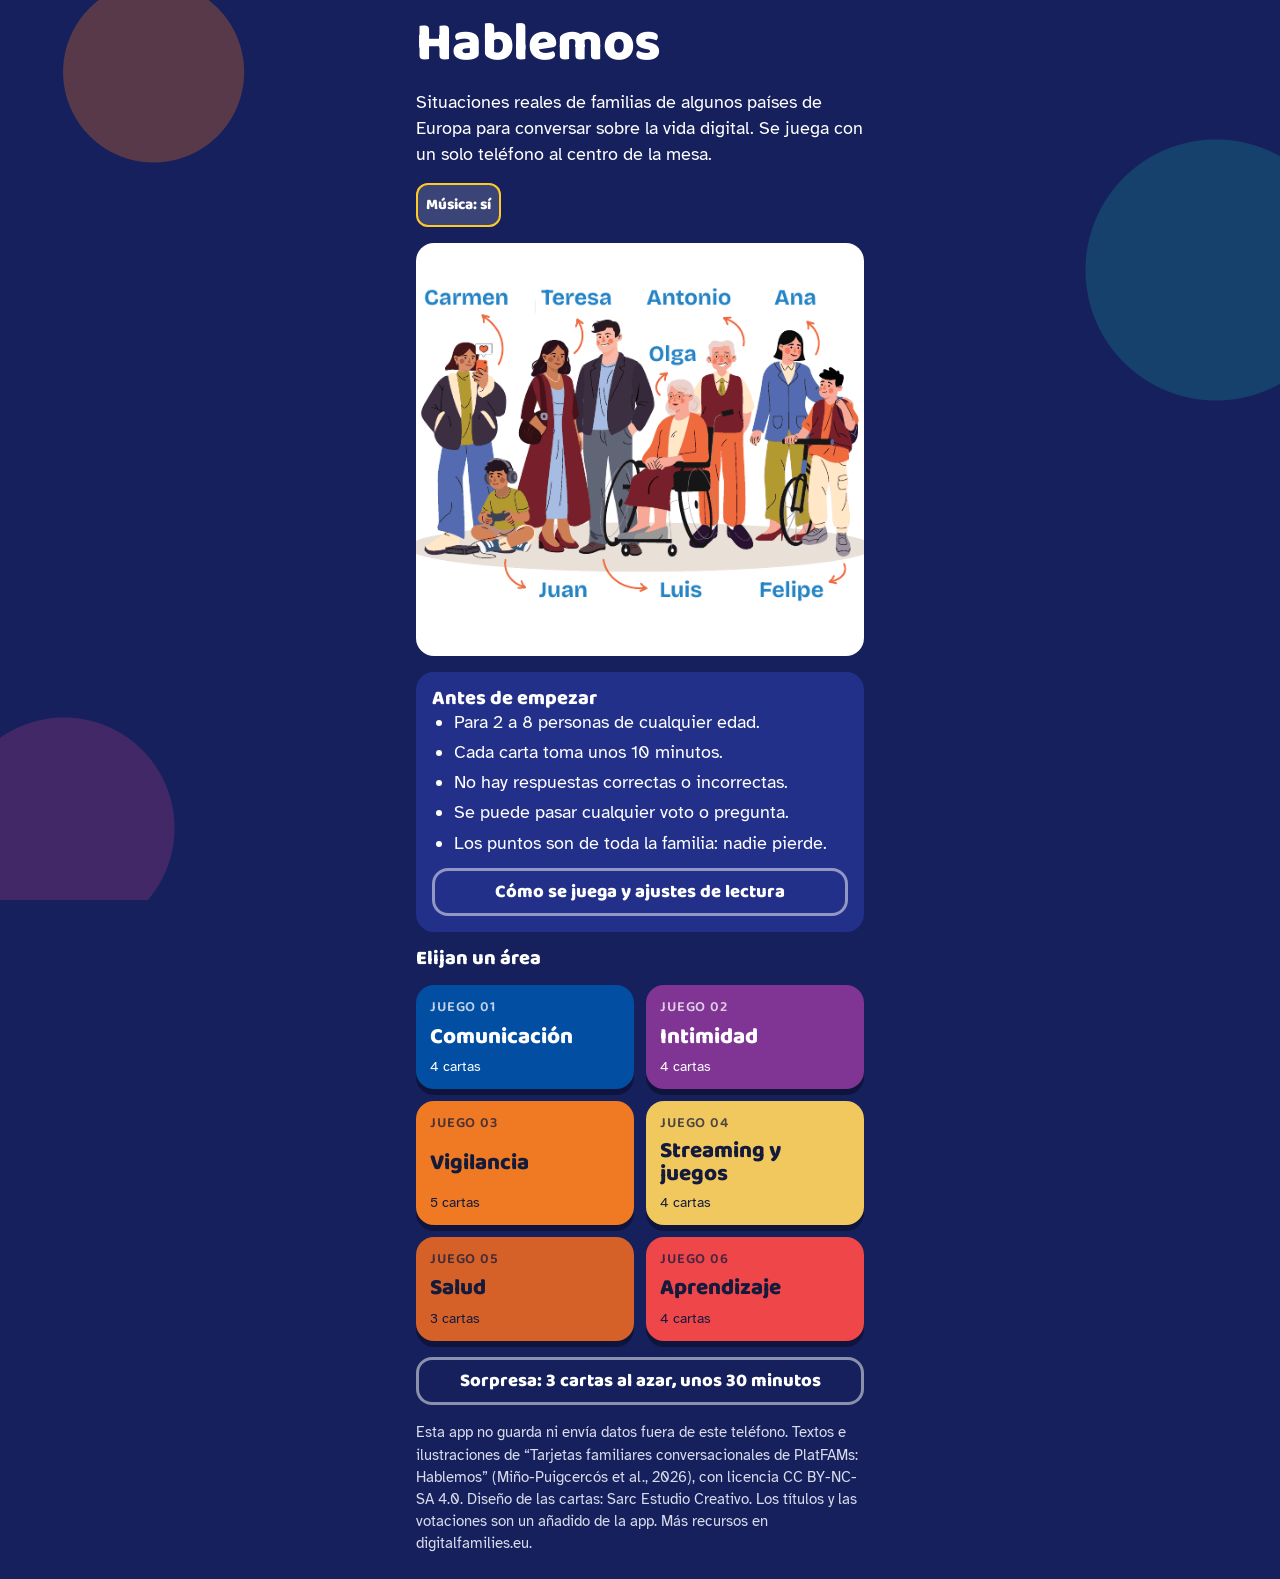
==== cartastransfer/index.html @ f094cc35 "Publica Hablemos (cartas conversacionales PlatFAMs) en /cartastransfer/ App web para jugar en famili" ====
<!DOCTYPE html>
<html lang="es">
<head>
<meta charset="utf-8">
<meta name="viewport" content="width=device-width, initial-scale=1">
<title>Hablemos: cartas conversacionales</title>
<meta name="description" content="Juego de cartas conversacionales de PlatFAMs para hablar en familia sobre la vida digital.">
<meta name="theme-color" content="#16205C">
<link rel="manifest" href="manifest.webmanifest">
<link rel="icon" type="image/png" sizes="192x192" href="icons/icon-192.png">
<link rel="apple-touch-icon" href="icons/apple-touch-icon.png">
<meta name="mobile-web-app-capable" content="yes">
<meta name="apple-mobile-web-app-capable" content="yes">
<meta name="apple-mobile-web-app-title" content="Hablemos">
<style>
/* Tipografías alojadas con la app: no se pide nada a servidores de terceros. */
@font-face{font-family:"Baloo 2";font-weight:600;font-display:swap;src:url(fonts/baloo-2-latin-600-normal.woff2) format("woff2")}
@font-face{font-family:"Baloo 2";font-weight:800;font-display:swap;src:url(fonts/baloo-2-latin-800-normal.woff2) format("woff2")}
@font-face{font-family:"Atkinson Hyperlegible";font-weight:400;font-display:swap;src:url(fonts/atkinson-hyperlegible-latin-400-normal.woff2) format("woff2")}
@font-face{font-family:"Atkinson Hyperlegible";font-weight:700;font-display:swap;src:url(fonts/atkinson-hyperlegible-latin-700-normal.woff2) format("woff2")}
/* Idea de layout: un solo teléfono al centro de la mesa. Columna única, bloques grandes
   de color pleno, una acción principal por pantalla anclada abajo. Mundo visual único (sin tema claro).
   Cada área del mazo tiene su color y tiñe la partida mediante --area. */
:root{
  color-scheme: dark;
  --noche:#16205C;      /* fondo, el azul de la caja del mazo, más profundo */
  --noche-2:#22308A;    /* paneles */
  --papel:#FFFFFF;      /* carta */
  --tinta:#141A3C;      /* texto sobre carta y sobre colores */
  --naranja:#FF7A1A;
  --turquesa:#12B8A6;
  --amarillo:#FFC928;
  --rosado:#F0478C;
  --area:#EF7A23;--area-tinta:#141A3C;
  --display:"Baloo 2","Trebuchet MS",system-ui,sans-serif;
  --texto:"Atkinson Hyperlegible",Verdana,system-ui,sans-serif;
}
*{box-sizing:border-box;margin:0}
html,body{height:100%}
body{background:var(--noche);color:#fff;font-family:var(--texto);font-size:1.125rem;line-height:1.45;
  background-image:radial-gradient(circle at 12% 8%,rgba(255,122,26,.28) 0 90px,transparent 91px),
  radial-gradient(circle at 95% 30%,rgba(18,184,166,.22) 0 130px,transparent 131px),
  radial-gradient(circle at 5% 92%,rgba(240,71,140,.2) 0 110px,transparent 111px);
  background-attachment:fixed}
#app{max-width:480px;min-height:100%;margin:0 auto;padding:16px 16px 24px;display:flex;flex-direction:column;gap:16px}
h1,h2,.d{font-family:var(--display);font-weight:800;line-height:1.05;text-wrap:balance}
h1{font-size:3.4rem;letter-spacing:-.01em}
h2{font-size:1.9rem}
button{font:inherit;color:inherit;border:0;cursor:pointer}
button:focus-visible,input:focus-visible,textarea:focus-visible{outline:4px solid var(--amarillo);outline-offset:3px}
.barra{display:flex;align-items:center;gap:10px}
.puntos{background:#fff;color:var(--tinta);font-family:var(--display);font-weight:800;white-space:nowrap;
  padding:4px 10px;border-radius:999px;font-variant-numeric:tabular-nums;font-size:1.15rem}
.puntos.salta{animation:salta .5s}
.pasos{display:flex;gap:6px}
.pasos i{flex:1;height:8px;border-radius:4px;background:rgba(255,255,255,.25)}
.pasos i.ok{background:var(--area)}
.pasos i.ya{background:#fff}
.etq{display:inline-block;font-family:var(--display);font-weight:800;font-size:.95rem;text-transform:uppercase;
  letter-spacing:.06em;padding:3px 12px;border-radius:8px;background:var(--area);color:var(--area-tinta)}
.cuerpo{flex:1;display:flex;flex-direction:column;gap:16px}
.pie{display:flex;flex-direction:column;gap:10px;margin-top:auto}
.btn{display:block;width:100%;font-family:var(--display);font-weight:800;font-size:1.45rem;padding:14px 18px;
  border-radius:16px;background:var(--amarillo);color:var(--tinta);box-shadow:0 6px 0 rgba(0,0,0,.35);
  transition:transform .08s,box-shadow .08s}
.btn:active{transform:translateY(4px);box-shadow:0 2px 0 rgba(0,0,0,.35)}
.btn.sec{background:transparent;color:#fff;box-shadow:inset 0 0 0 3px rgba(255,255,255,.5);font-size:1.15rem;padding:11px}
.btn[disabled]{opacity:.4;cursor:not-allowed}
.areas{display:grid;grid-template-columns:1fr 1fr;gap:12px}
.area{position:relative;min-height:104px;border-radius:18px;padding:12px 14px;text-align:left;color:var(--tinta);
  display:flex;flex-direction:column;justify-content:space-between;gap:6px;box-shadow:0 6px 0 rgba(0,0,0,.35);transition:transform .08s}
.area:active{transform:translateY(4px)}
.area .j{font-family:var(--display);font-weight:600;font-size:.9rem;text-transform:uppercase;letter-spacing:.06em;opacity:.75}
.area .n{font-family:var(--display);font-weight:800;font-size:1.4rem;line-height:1.02}
.area .c{font-size:.9rem}
.area .hecho{position:absolute;top:10px;right:10px;width:28px;height:28px;border-radius:50%;background:#fff;color:var(--tinta);
  display:grid;place-items:center;font-size:.95rem}
.carta{background:var(--papel);color:var(--tinta);border-radius:22px;padding:22px 20px;box-shadow:0 10px 0 rgba(0,0,0,.3);
  border:12px solid var(--area);overflow:hidden;display:flex;flex-direction:column;gap:14px;animation:entra .45s cubic-bezier(.2,1.3,.4,1)}
.carta p.sit{font-size:1.22rem;line-height:1.36}
.carta img.ilu{display:block;width:calc(100% + 40px);max-width:none;margin:0 -20px}
.carta.conq img.ilu{width:70%;margin:0 auto -22px}
.fam{display:block;width:100%;border-radius:18px;background:#fff}
.preg.larga{font-size:1.25rem}
.carta .num{font-family:var(--display);font-weight:600;font-size:.95rem;opacity:.6}
.gente{display:flex;flex-wrap:wrap;gap:8px;list-style:none;padding:0}
.pers{display:flex;align-items:center;gap:8px;background:#EEF0F8;border-radius:999px;padding:4px 12px 4px 4px;font-size:.95rem}
.pers b{width:34px;height:34px;border-radius:50%;display:grid;place-items:center;color:#fff;font-family:var(--display);font-size:1.1rem}
.panel{background:var(--noche-2);border-radius:18px;padding:16px}
.chips{display:flex;flex-wrap:wrap;gap:8px}
.chip{font-family:var(--display);font-weight:600;font-size:1.1rem;min-height:44px;display:inline-flex;align-items:center;padding:6px 16px;border-radius:999px;background:#fff;color:var(--tinta)}
.chip.mas{background:transparent;color:#fff;box-shadow:inset 0 0 0 2px rgba(255,255,255,.6)}
.chip .x{margin-left:8px;opacity:.6}
.fila{display:flex;gap:8px}
input[type=text],textarea{flex:1;min-width:0;width:100%;font:inherit;padding:12px 14px;border-radius:14px;border:0;background:#fff;color:var(--tinta)}
textarea{min-height:110px;resize:vertical}
.fila .btn{width:auto;font-size:1.15rem;padding:10px 18px}
.opc{display:grid;grid-template-columns:1fr 1fr;gap:12px}
.op{min-height:128px;border-radius:18px;padding:14px;text-align:left;font-family:var(--display);font-weight:800;font-size:1.2rem;
  line-height:1.15;color:var(--tinta);display:flex;flex-direction:column;justify-content:space-between;gap:10px;
  box-shadow:0 6px 0 rgba(0,0,0,.35);transition:transform .08s}
.op:active{transform:translateY(4px)}
.op svg{width:34px;height:34px}
.c0{background:var(--naranja)}.c1{background:var(--turquesa)}.c2{background:var(--amarillo)}.c3{background:var(--rosado)}
.res{display:flex;flex-direction:column;gap:10px;list-style:none;padding:0}
.r{border-radius:14px;padding:10px 14px;color:var(--tinta);display:flex;flex-direction:column;gap:6px;transform-origin:left;animation:crece .6s both}
.r .t{font-family:var(--display);font-weight:800;font-size:1.1rem;line-height:1.15;display:flex;align-items:center;gap:8px}
.r .fm svg{width:20px;height:20px;display:block}
.r .q{display:flex;flex-wrap:wrap;gap:6px}
.r .q span{background:rgba(255,255,255,.85);border-radius:999px;padding:1px 10px;font-size:.9rem}
.r.cero{background:rgba(255,255,255,.14);color:#fff;box-shadow:inset 0 0 0 2px rgba(255,255,255,.4)}
.r.cero .fm svg path{fill:#fff}
.r.cero .q span{background:transparent;padding:0}
.premio{font-family:var(--display);font-weight:800;font-size:1.25rem;background:#fff;color:var(--tinta);border-radius:14px;padding:10px 14px}
.premio small{display:block;font-family:var(--texto);font-weight:400;font-size:.95rem}
.turno{display:block;font-family:var(--display);font-weight:800;font-size:2.6rem;line-height:1.05;color:var(--amarillo);min-height:1em;overflow-wrap:anywhere}
.preg{font-family:var(--display);font-weight:800;font-size:1.6rem;line-height:1.14;text-wrap:balance}
.reloj{height:12px;border-radius:6px;background:rgba(20,26,60,.15);overflow:hidden}
.reloj i{display:block;height:100%;background:var(--area);transform-origin:left;animation:baja 90s linear forwards}
.lista{display:flex;flex-direction:column;gap:8px;padding:0;list-style:none}
.lista li{background:#fff;color:var(--tinta);border-radius:12px;padding:10px 14px;border-left:8px solid var(--turquesa)}
.resumen{font-family:var(--texto);font-size:.95rem;line-height:1.45;white-space:pre-wrap;overflow-wrap:anywhere;background:#fff;color:var(--tinta);border-radius:12px;padding:12px;margin:10px 0;user-select:text;-webkit-user-select:text}
.grande{font-family:var(--display);font-weight:800;font-size:4.6rem;line-height:1;color:var(--amarillo);font-variant-numeric:tabular-nums}
.nota{font-size:.95rem;color:#D9DCEC}
.dialogo .nota,.carta .nota{color:#3A4066}
.centro{text-align:center}
.top{display:flex;flex-wrap:wrap;align-items:center;gap:6px}
.top .puntos{margin-left:auto}
.mini{font-family:var(--display);font-weight:800;font-size:.95rem;min-height:44px;padding:8px 10px;border-radius:12px;background:rgba(255,255,255,.16);color:#fff}
.mini.osc{background:var(--tinta);color:#fff}
.mini[aria-pressed="true"]{box-shadow:inset 0 0 0 2px var(--amarillo)}
.paso{font-size:1rem}
.fila-etq{display:flex;align-items:center;justify-content:space-between;gap:10px;flex-wrap:wrap}
.sub{font-size:1.25rem}
h3{font-family:var(--display);font-weight:800;font-size:1.15rem}
.simple{padding-left:1.2em;display:flex;flex-direction:column;gap:4px}
.guia{padding-left:1.4em;display:flex;flex-direction:column;gap:8px}
.guia li::marker{font-family:var(--display);font-weight:800}
.sr{position:absolute;width:1px;height:1px;overflow:hidden;clip-path:inset(50%);white-space:nowrap}
.velo{position:fixed;inset:0;z-index:5;background:rgba(10,14,40,.82);display:flex;align-items:flex-start;justify-content:center;padding:16px;overflow:auto}
.dialogo{background:#fff;color:var(--tinta);border-radius:20px;padding:20px;width:100%;max-width:440px;margin:auto 0;display:flex;flex-direction:column;gap:12px}
.dialogo .btn.sec{color:var(--tinta);box-shadow:inset 0 0 0 3px var(--tinta)}
.seg{display:flex;gap:8px;flex-wrap:wrap}
.seg button{flex:1;min-height:44px;padding:8px 10px;border-radius:12px;background:#E6E9F5;color:var(--tinta);font-weight:700}
.seg button[aria-pressed="true"]{background:var(--tinta);color:#fff}
h1:focus,h2:focus{outline:none}
label{display:block}
canvas#fiesta{position:fixed;inset:0;width:100%;height:100%;pointer-events:none}
@keyframes entra{from{transform:translateY(30px) rotate(-3deg) scale(.92);opacity:.2}to{transform:none;opacity:1}}
@keyframes crece{from{transform:scaleX(.1)}to{transform:none}}
@keyframes baja{to{transform:scaleX(0)}}
@keyframes salta{40%{transform:scale(1.35) rotate(-4deg)}}
@media (prefers-reduced-motion:reduce){*{animation:none!important;transition:none!important}}
@media (max-width:360px){h1{font-size:2.7rem}.op{font-size:1.05rem;min-height:116px}.preg{font-size:1.4rem}.area .n{font-size:1.2rem}}
</style>
</head>
<body>
<canvas id="fiesta" aria-hidden="true"></canvas>
<main id="app"></main>
<div id="capa"></div>
<div id="voz" class="sr" role="status" aria-live="polite"></div>
<script>
"use strict";
/* ---------- Contenido: las seis áreas del mazo en castellano ----------
   Situaciones, preguntas e ilustraciones: texto literal e imágenes del mazo "Tarjetas familiares
   conversacionales de PlatFAMs: Hablemos" (CC BY-NC-SA 4.0; diseño de Sarc Estudio Creativo).
   Los títulos y las votaciones ("titulo", "vota", "ops") son un añadido de esta app. */
const FAMILIA={Carmen:["16 años","#F0478C"],Teresa:["mamá de Carmen y Juan","#12B8A6"],Luis:["papá de Carmen y Juan","#22308A"],
  Juan:["8 años","#FF7A1A"],Felipe:["11 años","#7A4DE0"],Olga:["abuela","#C2410C"],Antonio:["abuelo","#3F6212"],Ana:["mamá de Felipe","#0E7C86"]};
const AREAS=[
{id:"com",juego:"Juego 01",nombre:"Comunicación",color:"#024EA2",tinta:"#FFFFFF",cartas:[
 {n:"6 y 7",img:"img/q06.png",titulo:"Tres móviles en el sofá",quien:["Carmen","Teresa","Luis"],
  sit:"Carmen, su madre Teresa y su padre Luis están sentados en el sofá del salón, cada uno pendiente de su móvil.\nUna amiga de Carmen acaba de descubrir que algunas de sus compañeras tienen un grupo de chat en una aplicación de mensajería instantánea (como WhatsApp) sin ella, y Carmen intenta consolarla por mensaje. Teresa está frustrada porque la han añadido a otro grupo de chat para organizar una fiesta de cumpleaños. Como no puede asistir, se pregunta si puede salir del grupo de inmediato. Luis ha recibido información sobre una próxima celebración escolar y duda con quién compartirla: solo con la familia más cercana o también con los abuelos.",
  vota:"Te suman a un grupo de chat que no te interesa. ¿Qué haces?",
  ops:["Me salgo de inmediato","Lo silencio y me quedo","Aviso y después me salgo","Me quedo por compromiso"],
  pregs:["¿Cuál es el propósito de tener grupos de conversación diferentes?", "Si te añaden a muchos chats diferentes, ¿te molesta o prefieres que te incluyan?", "¿Qué piensas de que cada uno use su móvil cuando estamos juntos? ¿Nos acerca o nos distrae?"]},
 {n:"8 y 9",img:"img/s08.png",imgq:"img/q08.png",titulo:"La videollamada de cada semana",quien:["Ana","Felipe","Antonio"],
  sit:"Ana ha pensado que podrían hacer una videollamada semanal de media hora con toda la familia. Para ello, sugiere utilizar una nueva aplicación con funciones divertidas, como fondos animados, porque cree que podría resultar más entretenida para su hijo, Felipe, que se aburre fácilmente en las llamadas largas. El abuelo Antonio pasa mucho rato intentando averiguar cómo funciona la aplicación, pero no lo consigue y se siente incómodo. No quiere pedir ayuda al resto de la familia, porque teme que no tendrán tiempo ni paciencia para explicárselo.",
  vota:"Si fueras Antonio, ¿qué harías?",
  ops:["Pido ayuda aunque me cueste","Sigo intentando solo","Propongo llamar por teléfono","Me salto la videollamada"],
  pregs:["¿Qué te parece la idea de hacer videollamadas regulares con toda la familia?", "¿Te gusta experimentar con nuevas aplicaciones?", "¿Te cuesta pedir ayuda a otras personas cuando tienes problemas con alguna nueva aplicación o dispositivo digital? ¿Por qué?", "En una situación como esta, ¿cómo crees que se puede llegar a una solución para toda la familia?"]},
 {n:"10 y 11",img:"img/s10.png",titulo:"El baile de la abuela Olga",quien:["Olga","Luis","Teresa"],
  sit:"La abuela Olga está bailando de forma divertida en la cocina. El resto de la familia, que está de visita, ríe con ella, y algunas personas graban el momento con el móvil. Más tarde, Luis comparte en sus redes sociales el vídeo que ha grabado para mostrar cuánto quiere a su familia. Cuando Teresa ve la publicación, se pregunta cómo se sentiría Olga si pudiera ver el vídeo publicado en redes sociales.",
  vota:"Antes de subir el video, Luis debería…",
  ops:["Pedirle permiso a Olga","Mandarlo solo al chat familiar","Subirlo: es un lindo recuerdo","No subirlo"],
  pregs:["¿Cómo compartes momentos importantes o especiales de tu vida con otras personas?", "¿Compartes cosas divertidas sobre tu familia en las redes sociales? ¿Cómo crees que esto puede hacer sentir a los demás miembros de la familia?", "¿Crees que es importante pensar en qué plataforma utilizar para compartir imágenes personales? ¿Por qué?", "¿Cómo te sentirías si vieras un vídeo como este, pero de otra familia que no conoces?"]},
 {n:"12 y 13",img:"img/q12.png",titulo:"Carmen ganó la liga",quien:["Carmen"],
  sit:"El equipo de baloncesto de Carmen ha ganado la liga. Está muy contenta y, aunque sabe que todo el mundo está trabajando u ocupado, quiere contárselo enseguida a la familia, así que le envía un mensaje a su padre para decirle que tiene grandes noticias.\nCarmen ve que su padre ha leído el mensaje enseguida y, a los pocos minutos, le responde con un icono de pulgar hacia arriba. También envía un mensaje a su tía, que, aunque ve que está conectada, no le responde al momento, y les escribe también a los abuelos. Su abuelo le llama inmediatamente, pero Carmen no tiene ganas de hablar en ese momento, y preferiría que simplemente le hubiera respondido al mensaje. Se siente un poco triste por no responder a la llamada.",
  vota:"Una buena noticia, ¿cómo prefieres contarla?",
  ops:["Por mensaje","Por llamada","En persona","Depende de a quién"],
  pregs:["¿Sueles mirar si la gente ha visto tus mensajes o está en línea? ¿Por qué?", "¿Cómo te gusta compartir noticias importantes? ¿Prefieres mensajes, llamadas o hacerlo en persona?", "Si estuvieras en la situación de Carmen, ¿cómo reaccionarías?"]}
]},
{id:"int",juego:"Juego 02",nombre:"Intimidad",color:"#803594",tinta:"#FFFFFF",cartas:[
 {n:"15 y 16",img:"img/q15.png",titulo:"Las notas de Carmen",quien:["Carmen","Olga","Teresa"],
  sit:"Carmen acaba de saber que ha aprobado los exámenes con excelentes. Se siente muy orgullosa, y cuelga una foto para celebrarlo en Instagram con el mensaje “¡Por fin lo he conseguido!”.\nSu abuela, Olga, que no está en las redes sociales, se entera de la noticia por un vecino que ha visto la publicación de Carmen. Más tarde, por la noche, Olga le pregunta: “¿Por qué no me lo has dicho a mí primero?” Carmen se siente un poco culpable, pero se defiende diciendo: “¡Quería compartirlo rápidamente! Todo el mundo cuelga cosas en internet”.\nLa madre de Carmen, Teresa, intenta calmarlas, pero no ve claro quién tiene razón.",
  vota:"¿Quién tiene más razón?",
  ops:["Olga","Carmen","Las dos","Ninguna: fue un malentendido"],
  pregs:["¿Cómo prefieres enterarte de noticias importantes de otros miembros de la familia?", "¿Cómo prefieres compartir tus propias noticias?", "¿Qué noticias crees que es mejor compartir en privado antes de publicarlas?", "¿Qué podríamos hacer para que todo el mundo se sintiera más incluido y tenido en cuenta en una situación similar?"]},
 {n:"17 y 18",img:"img/q17.png",titulo:"La cena interrumpida",quien:["Juan","Antonio","Luis","Teresa"],
  sit:"En la cena de la familia Fernández, todo el mundo charla en la mesa. Juan y su abuelo, Antonio, ríen mientras juegan con el asistente virtual (p. ej., Alexa) a un juego de preguntas y respuestas. El padre, Luis, está a su lado e intenta explicar a todo el mundo una historia divertida del trabajo. Mientras tanto, la madre, Teresa, mira repetidamente el móvil porque no le paran de llegar mensajes del trabajo. Intenta estar al caso, pero los demás siguen la conversación sin ella.\nLuis se detiene a media historia porque ve que los demás no le hacen caso. Teresa está agobiada, intentando prestar atención a la familia, pero al mismo tiempo respondiendo a los mensajes de trabajo. Juan y su abuelo Antonio paran el juego, un poco decepcionados.",
  vota:"En nuestras comidas, la tecnología debería estar…",
  ops:["Fuera de la mesa","Solo para urgencias","Permitida si la usamos juntos","Sin reglas"],
  pregs:["¿Qué hace que te sientas incluido/a durante el tiempo que compartes con la familia (las comidas, conversaciones familiares...)?", "¿Te parece que hay mensajes que requieren una respuesta inmediata?", "¿Qué tipos de interrupciones debidas a las tecnologías (mensajes, llamadas, mirar las redes...) te parecen bien, y cuáles no?", "¿Te gustaría que la familia pusiera normas de comportamiento con la tecnología en las comidas? ¿Por qué? ¿Cuáles podrían ser?"]},
 {n:"19 y 20",img:"img/s19.png",titulo:"La reunión por videollamada",quien:["Juan","Antonio","Luis"],
  sit:"Juan va a la reunión de familias y profesorado con el abuelo, Antonio, mientras que su padre, Luis participa por videollamada desde el trabajo. La conexión se corta constantemente, y Luis se pierde partes de la conversación.\nJuan está contento de que su padre haya hecho el esfuerzo de conectarse y estar allí, pero al mismo tiempo le gustaría que estuviese presencialmente en la reunión, como hacen otras familias.",
  vota:"Participar por videollamada en un momento importante es…",
  ops:["Estar presente","Mejor que nada","No es lo mismo","Depende del momento"],
  pregs:["¿Qué crees que significa “estar presente” en momentos importantes?", "¿Te parece que participar en una conversación por videollamada puede ser adecuado en algunos casos? ¿En cuáles crees que lo es y en cuáles no?", "Si alguien solo puede participar por videollamada, ¿qué podría ayudar a que se sienta más parte de la conversación?", "En eventos escolares o familiares importantes, ¿cómo te gustaría que participara tu familia?"]},
 {n:"21 y 22",img:"img/q21.png",titulo:"Después de la discusión",quien:["Carmen","Teresa","Olga"],
  sit:"Después de una discusión sobre las tareas domésticas, Carmen, de 16 años, se va a su habitación y se tumba en la cama a mirar vídeos en el móvil en lugar de hacer lo que le han pedido. Su madre, Teresa, se siente frustrada. Quiere que haga las cosas de casa, pero también piensa que quizás si la presiona ahora mismo empeorará las cosas.\nSe queda parada en el umbral de la puerta, sin saber si darle un poco de espacio o insistir en que se ponga a trabajar. La abuela, Olga, que ha oído la discusión desde la sala de estar, se pregunta en silencio si refugiarse en el móvil ayuda a la gente a relajarse o si impide hablar de lo que realmente les preocupa. Se pregunta si debería enviarle un mensaje para asegurarse de que está bien.",
  vota:"Después de una discusión, ¿qué necesitas tú?",
  ops:["Espacio","Hablar con alguien","Distraerme un rato","Que me vengan a buscar"],
  pregs:["¿Qué necesitas después de una discusión? ¿Qué te den espacio, hablar con alguien, distraerte, o alguna otra cosa? ¿Por qué?", "Cuando te sientes mal, ¿crees que utilizar la tecnología te ayuda a sentirte mejor? ¿Por qué?", "¿Cómo puedes hacer saber a los demás que necesitas tiempo para estar solo/a?", "¿Cómo te gustaría que alguien se pusiera en contacto contigo después de una discusión?"]}
]},
{id:"vig",juego:"Juego 03",nombre:"Vigilancia",color:"#EF7A23",tinta:"#141A3C",cartas:[
 {n:"24 y 25",img:"img/s24.png",titulo:"La fiesta de Carmen",quien:["Carmen","Teresa"],
  sit:"Carmen tiene 16 años y ha ido a una fiesta. Aceptó volver a casa a las 11 de la noche, ya es más tarde y todavía no ha vuelto. Teresa, su madre, está preocupada y está considerando utilizar una aplicación para rastrear la ubicación de Carmen.",
  vota:"Si fueras Teresa, ¿qué harías?",
  ops:["Instalo la aplicación sin decirle","Le pregunto a Carmen antes","La llamo y espero","Confío en ella y no hago nada"],
  pregs:["¿Cómo crees que se sentiría Carmen si su madre, Teresa, decidiera rastrear su ubicación sin su consentimiento?", "¿Has hablado alguna vez con familiares o amigos de la posibilidad de utilizar aplicaciones de geolocalización para saber dónde están en cualquier momento?", "Si sabes dónde están los demás en todo momento, ¿quiere decir esto que los propietarios de la plataforma también lo saben? Si es así, ¿cómo te hace sentir esto?", "Como familia, ¿querrías tener un acuerdo sobre cómo utilizar estas aplicaciones?"]},
 {n:"26 y 27",img:"img/s26.png",imgq:"img/q26.png",titulo:"Felipe sale con sus amigos",quien:["Felipe","Olga"],
  sit:"Felipe tiene 11 años. Cuando sale a pasear con amigos por el barrio, mientras está de visita en casa de su abuela Olga, ella quiere rastrearlo a través de una aplicación en su teléfono. Felipe no quiere que su abuela lo siga.",
  vota:"¿Con quién estás más de acuerdo?",
  ops:["Con Olga","Con Felipe","Un poco con cada uno","Depende de adónde vaya"],
  pregs:["¿Por qué crees que la abuela de Felipe quiere seguirlo?", "¿Por qué crees que Felipe no quiere ser rastreado?", "¿Cómo crees que se siente Felipe cuando lo siguen/rastrean?"]},
 {n:"28 y 29",img:"img/s28.png",titulo:"La cuenta que pide la escuela",quien:["Luis","Juan"],
  sit:"Luis hace todo lo posible para evitar utilizar los servicios de una gran empresa multinacional tecnológica, pero la escuela ha exigido a su hijo de 8 años, Juan, que se cree una cuenta en una plataforma digital de una de estas empresas para poder acceder a la aplicación educativa que utiliza el centro.",
  vota:"Si fueras Luis, ¿qué harías?",
  ops:["Creo la cuenta y listo","Hablo primero con la escuela","Pido otra alternativa","Me junto con otras familias"],
  pregs:["¿Por qué crees que Luis no quiere utilizar los servicios de una gran empresa multinacional tecnológica (p. ej., Google)?", "¿Crees que las escuelas deben poder exigir a los menores que se abran cuentas para hacer uso de los servicios de empresas multinacionales (p. ej., Google Classroom)?", "¿Qué crees que pueden hacer las familias? ¿Y los centros educativos?"]},
 {n:"30 y 31",img:"img/s30.png",imgq:"img/q30.png",titulo:"La alerta de la plaza",quien:["Luis","Juan"],
  sit:"Luis ha configurado una zona de seguridad en una aplicación de geolocalización vinculada al dispositivo que lleva su hijo Juan, de manera que recibe una alerta en el teléfono si el niño sale del parque infantil que tienen cerca de casa.\nLuis piensa que esto es muy práctico, porque así puede dedicar el tiempo a hacer cosas en casa mientras Juan juega en el parque. Cree que utilizando la aplicación Juan está más seguro.",
  vota:"Para ti, la alerta de zona segura es…",
  ops:["Cuidado","Control","Las dos cosas","Depende de si Juan lo sabe"],
  pregs:["¿Cómo crees que afecta a la relación entre Luis y Juan el uso de la plataforma de geolocalización?", "¿Qué harías tú en esta situación?"]},
 {n:"32 y 33",img:"img/s32.png",imgq:"img/q32.png",titulo:"¿Dónde está la abuela Olga?",quien:["Olga","Luis","Ana"],
  sit:"La abuela, Olga, tiene Alzheimer, y sus dos hijos, Luis y Ana, consideran necesario poder saber dónde está en todo momento. Sin embargo, Luis se muestra reticente a utilizar una aplicación de geolocalización (p. ej., Google Maps).",
  vota:"¿Quién debería decidir?",
  ops:["Olga","Luis y Ana","Toda la familia junta","Quien la cuida a diario"],
  pregs:["¿Por qué crees que Luis no quiere utilizar geolocalización?", "¿Quién consideras que debería tomar la decisión en esta situación?"]}
]},
{id:"str",juego:"Juego 04",nombre:"Streaming y juegos",color:"#F1C85E",tinta:"#141A3C",cartas:[
 {n:"35 y 36",img:"img/s35.png",imgq:"img/q35.png",titulo:"¿Película, video o conversación?",quien:["Antonio","Juan","Luis"],
  sit:"Por la tarde, el abuelo, Antonio, cuida a su nieto pequeño, Juan. Cuando el padre de Juan, Luis, vuelve a casa del trabajo, Antonio sugiere que los tres miren una película de cuando era joven, que hace poco que ha conseguido encontrar en el catálogo de una plataforma de streaming. Juan preferiría que vieran juntos el último vídeo de su creador de contenidos preferido (p. ej., Youtuber), pero Luis dice que al tener tan pocas oportunidades de pasar un atardecer juntos, sería mejor poder charlar un rato.",
  vota:"¿Qué elegirías tú para esa tarde?",
  ops:["La película antigua","El video del creador favorito","Conversar","Un poco de cada cosa"],
  pregs:["¿Por qué crees que Luis prefiere charlar en vez de ver algo juntos? ¿Por qué crees que el abuelo quiere ver una película antigua? ¿Y por qué crees que el nieto quiere ver a su creador de contenidos preferido con su padre y su abuelo?", "¿Cómo podrían llegar a un acuerdo sobre cómo pasar tiempo juntos?", "¿Qué es lo más importante para tu familia cuando pasáis tiempo juntos?"]},
 {n:"37 y 38",img:"img/s37.png",titulo:"Consola o juego de mesa",quien:["Felipe","Ana"],
  sit:"La familia decide dedicar tiempo a jugar juntos un miércoles después de la escuela. Felipe sugiere que jueguen a un videojuego multijugador en la consola del comedor (p. ej., la Switch). Su madre, Ana, cree que sería mejor jugar a un juego de mesa porque cree que es una mejor opción para compartir tiempo en familia.",
  vota:"Para jugar en familia, ¿qué prefieres?",
  ops:["Videojuego","Juego de mesa","Los dos, por turnos","Que elija quien no eligió la última vez"],
  pregs:["Los juegos pueden ser tanto digitales como analógicos. ¿Crees que uno es mejor que el otro cuando se trata de pasar tiempo juntos en familia? ¿Por qué?", "Como familia, ¿en qué momentos escogerías jugar a juegos analógicos y en cuáles a juegos digitales?"]},
 {n:"39 y 40",img:"img/s39.png",titulo:"La cuenta de videos de Ana",quien:["Felipe","Ana"],
  sit:"Hace unos años, cuando Felipe quería ver vídeos en internet (p. ej., en YouTube) sobre su videojuego preferido, su madre, Ana, le permitió empezar a utilizar su cuenta en la plataforma.\nAhora, sin embargo, esto empieza a ser una molestia, porque la plataforma, en lugar de sugerirle vídeos de sus canales de yoga preferidos, le recomienda vídeos similares a los que ve su hijo. Por eso se plantea si su hijo de 11 años debería tener su propia cuenta.",
  vota:"El acceso de niños, niñas y adolescentes a las plataformas de video debería estar…",
  ops:["Prohibido","Regulado","Permitido","Depende de la edad"],
  pregs:["¿Qué opción crees que es más segura? ¿Cuál es más cómoda? ¿Por qué?", "¿Cuáles consideras que son las ventajas y desventajas de que la madre pueda enterarse de los contenidos que ve su hijo?", "¿Cuáles piensas que son las ventajas y desventajas de permitir que el hijo se abra su propia cuenta?", "¿Cómo se debería gestionar el acceso de los niños, niñas y adolescentes a las plataformas digitales, como las de vídeo? ¿Debería estar prohibido, regulado o permitido?"]},
 {n:"41 y 42",img:"img/s41.png",imgq:"img/q41.png",titulo:"La música del coche",quien:["Luis","Teresa","Carmen","Juan"],
  sit:"Luis, Teresa, Carmen y Juan han salido de vacaciones con el coche. Carmen conecta su cuenta de música en línea (p. ej., Spotify) a los altavoces del coche y pone música rap. A su madre también le gusta, pero Luis (que es el que conduce) y Juan no la soportan.\nAmbas sugieren que padre e hijo se pongan auriculares para escuchar su música o pódcasts preferidos.",
  vota:"¿Quién debería elegir la música del coche?",
  ops:["Quien conduce","Una canción cada uno","Votamos entre todos","Cada uno con sus auriculares"],
  pregs:["¿Crees que es una buena solución? ¿Qué ventajas y desventajas ves?", "¿Qué otra solución crees que hay en esta situación? ¿Cómo podrían llegar a un acuerdo?", "¿Quién crees que debería decidir qué se escucha en el coche, y cómo?"]}
]},
{id:"sal",juego:"Juego 05",nombre:"Salud",color:"#D66128",tinta:"#141A3C",cartas:[
 {n:"44 y 45",img:"img/q44.png",titulo:"La cuenta de salud de Carmen",quien:["Carmen","Teresa"],
  sit:"Carmen ha cumplido 16 años y, a partir de ahora, la plataforma de salud (p. ej., La Meva Salut de Cataluña) le ha asignado el control sobre su cuenta. Esto quiere decir que sus padres ya no pueden acceder a sus datos de salud.\nCarmen quería que sus padres continuaran teniendo acceso y poder pedirle citas al médico.\nSin embargo, su madre, Teresa, cree que su hija debería hacerlo ella misma ahora que la plataforma ha establecido que sea responsable.",
  vota:"¿Quién debería pedir las citas médicas de Carmen?",
  ops:["Carmen sola","Sus padres, como antes","Carmen, con ayuda al principio","Lo que decida Carmen"],
  pregs:["Los deseos de los miembros de la familia y lo que las plataformas sugieren no necesariamente coinciden. ¿Cómo crees que la familia puede gestionarlo?"]},
 {n:"46 y 47",img:"img/s46.png",titulo:"Seguirse en la aplicación de ejercicio",quien:["Antonio","Luis","Carmen"],
  sit:"El abuelo, Antonio, el padre, Luis, y la hija, Carmen, utilizan una plataforma de fitness que les permite compartir actividades.\nLuis y Carmen se siguen mutuamente y pueden ver datos como la distancia o la velocidad media de sus rutas. Hijo y nieta quieren seguir al abuelo Antonio, y que él los siga también, pero Antonio prefiere quedar al margen.",
  vota:"¿Te gustaría que tu familia viera tus datos de ejercicio?",
  ops:["Sí, me motiva","Solo algunos datos","No, son míos","Solo si yo veo los suyos"],
  pregs:["¿Cuáles crees que pueden ser las ventajas y desventajas de seguirse mutuamente en las plataformas de fitness?", "¿Por qué crees que Antonio no quiere seguir ni ser seguido por su hijo y su nieta?"]},
 {n:"48 y 49",img:"img/s48.png",imgq:"img/q48.png",titulo:"El chat para cuidar a Olga",quien:["Olga"],
  sit:"Cuando Olga comenzó a mostrar síntomas de Alzheimer, la familia quiso crear un grupo de chat para coordinarse mejor, y poder compartir responsabilidades.\nLa familia, sin embargo, no se pone de acuerdo en qué plataforma deberían utilizar.",
  vota:"¿Dónde compartirías información de salud de la familia?",
  ops:["En el chat de siempre","En una aplicación más privada","Por teléfono o en persona","En un cuaderno en casa"],
  pregs:["¿Qué plataforma piensas que podría ser una buena opción para compartir información relacionada con la salud, y qué plataformas habría que evitar? ¿Por qué?"]}
]},
{id:"apr",juego:"Juego 06",nombre:"Aprendizaje",color:"#EF464A",tinta:"#141A3C",cartas:[
 {n:"51 y 52",img:"img/s51.png",imgq:"img/q51.png",titulo:"Olga llama otra vez a Ana",quien:["Olga","Ana"],
  sit:"A la madre de Ana, Olga, no le gusta que la tecnología se haya convertido en una parte tan importante de su día a día, porque la hace sentir insegura y le cuesta adaptarse a ella.\nOlga a menudo llama a Ana para que le ayude a hacer cosas como entrar en la cuenta del banco, configurar el teléfono o pedir una cita al médico. Ana, sin embargo, está muy ocupada; está divorciada, tiene un hijo en custodia compartida y tiene un trabajo a tiempo completo. A veces, se siente desbordada y se enfada cuando su madre a menudo le pide ayuda.",
  vota:"¿Quién debería ayudar a Olga con la tecnología?",
  ops:["Ana, es su hija","Toda la familia, por turnos","Otra persona de confianza","Un taller o servicio del barrio"],
  pregs:["¿Cómo crees que se siente Olga cuando llama a Ana?", "¿Por qué crees que a Olga no le gusta que tantas cosas se hayan digitalizado?", "¿Por qué crees que Ana a veces se enfada cuando Olga le llama para pedirle ayuda?", "¿Quién crees que debería ayudar a Olga a usar la tecnología que necesita para su día a día?"]},
 {n:"53 y 54",img:"img/s53.png",imgq:"img/q53.png",titulo:"El primer móvil de Felipe",quien:["Felipe"],
  sit:"Hasta ahora, Felipe había utilizado la tableta familiar con una cuenta que sus padres podían supervisar. Ahora, que ha cumplido 11 años, pide su propio teléfono móvil y crear su cuenta personal para acceder a vídeos (p. ej., YouTube) y poder ver contenido sin que sus padres vean qué mira.",
  vota:"¿Qué opinas de lo que pide Felipe?",
  ops:["Sí al móvil y a la cuenta","Móvil sí, con cuenta supervisada","Todavía no","Que lo conversen y pongan reglas"],
  pregs:["¿Qué piensas de la propuesta de Felipe?", "¿Qué crees que se puede hacer para que Felipe tenga privacidad cuando navegue por internet, pero que su familia le pueda apoyar?"]},
 {n:"55 y 56",img:"img/s55.png",titulo:"La tarea de reciclaje",quien:["Felipe"],
  sit:"Felipe está haciendo los deberes en casa. Estudia el reciclaje y la conservación de la fauna salvaje. Su maestra utiliza una aplicación para facilitar la comunicación entre la escuela y la familia. Ha pedido a las familias que identifiquen las prácticas de reciclaje que hacen en casa durante una semana.",
  vota:"Las aplicaciones para comunicarse con la escuela…",
  ops:["Ayudan mucho","Ayudan, pero son demasiadas","Prefiero hablar en persona","Depende de qué datos piden"],
  pregs:["¿Qué piensas de las prácticas digitales que suponen una colaboración entre la escuela y la familia?", "¿Cómo crees que las familias pueden apoyar la escuela?", "¿Utilizas plataformas digitales para comunicarte con la escuela? ¿Qué piensas? ¿Cuáles consideras que son los principales puntos fuertes y las posibles limitaciones de estas plataformas según tu experiencia?"]},
 {n:"57 y 58",img:"img/s57.png",imgq:"img/q57.png",titulo:"Inglés en la tableta",quien:["Luis","Carmen"],
  sit:"La familia Fernández ha comprado recientemente una tableta de uso común. El padre, Luis, ha descubierto una plataforma de aprendizaje de idiomas (p. ej., Duolingo). Están muy interesados en aprender inglés, y han decidido utilizarla con su hija Carmen. Se lo pasan muy bien aprendiendo juntos, aunque Carmen hubiera preferido utilizar otra aplicación con otro tipo de actividades.",
  vota:"¿Quién debería elegir las aplicaciones para aprender?",
  ops:["Los adultos","Quien la va a usar","Toda la familia","La escuela"],
  pregs:["¿Qué piensas de acceder a plataformas digitales para aprender algo, como los idiomas?", "¿Qué piensas de las empresas que hay detrás de estas plataformas?", "¿Qué piensas de que sean sólo los padres quienes tomen estas decisiones?", "¿Habría que hablar previamente de cuáles son las plataformas que queremos usar conjuntamente y de su uso?"]}
]}
];
const FORMAS=[
 '<svg viewBox="0 0 40 40"><path fill="#141A3C" d="M20 2l5.3 11.4 12.3 1.5-9.1 8.5 2.4 12.2L20 29.5 9.1 35.6l2.4-12.2-9.1-8.5 12.3-1.5z"/></svg>',
 '<svg viewBox="0 0 40 40"><path fill="#141A3C" d="M28 3a17 17 0 1 0 9 26A14 14 0 0 1 28 3z"/></svg>',
 '<svg viewBox="0 0 40 40"><path fill="#141A3C" d="M20 2c8 10 13 16 13 23a13 13 0 0 1-26 0C7 18 12 12 20 2z"/></svg>',
 '<svg viewBox="0 0 40 40"><path fill="#141A3C" d="M20 2l15.6 9v18L20 38 4.4 29V11z"/></svg>'];
const SUGERIDOS=["Mamá","Papá","Abuela","Abuelo"];
const K_AC="hablemos-acuerdos",K_AR="hablemos-areas",K_AJ="hablemos-ajustes";
const PASOS=["Leer","Votar","Conversar","Acordar"];
/* Enlace al cuestionario voluntario (Microsoft Forms). Mientras esté vacío, la app no muestra el botón. */
const FORMS_URL="";
const PASO_DE={situacion:1,pase:2,voto:2,resultado:2,pregunta:3,acuerdo:4};

/* ---------- Estado ---------- */
let S={pantalla:"inicio",jug:[],modo:"",orden:[],i:0,votos:[],q:0,empieza:"",prem:{},pts:0,acuerdos:[],medallas:[],reg:[],tipoAc:"no"};
let tick=null,velo="",hablando=false;
let A={letra:0,tiempo:false,sonido:true,musica:true};
try{Object.assign(A,JSON.parse(localStorage.getItem(K_AJ)||"{}"))}catch(e){}
const app=document.getElementById("app"),capa=document.getElementById("capa"),voz=document.getElementById("voz");
const puedeHablar="speechSynthesis" in window&&"SpeechSynthesisUtterance" in window;
const esc=s=>String(s).replace(/[&<>"']/g,c=>({"&":"&amp;","<":"&lt;",">":"&gt;",'"':"&quot;","'":"&#39;"}[c]));
function lee(k){try{return JSON.parse(localStorage.getItem(k)||"[]")}catch(e){return []}}
function suma_a(k,v){try{const a=lee(k);if(!a.includes(v)){a.push(v);localStorage.setItem(k,JSON.stringify(a))}}catch(e){}}
function ajusta(){document.documentElement.style.fontSize=[100,115,130][A.letra]+"%";try{localStorage.setItem(K_AJ,JSON.stringify(A))}catch(e){}}
/* ---------- Sonidos: tonos breves sintetizados, uno distinto por acción ---------- */
let ctx=null;
const SONES={
 toque:[[520,0,.07,"triangle"]],
 atras:[[440,0,.07,"triangle"],[330,.07,.09,"triangle"]],
 area:[[392,0,.09,"triangle"],[523,.08,.09,"triangle"],[659,.16,.14,"triangle"]],
 carta:[[880,0,.05,"sine"],[660,.05,.05,"sine"],[990,.1,.1,"sine"]],
 suma:[[660,0,.06,"sine"],[880,.06,.09,"sine"]],
 quita:[[500,0,.06,"sine"],[350,.06,.1,"sine"]],
 voto0:[[523,0,.16,"square"]],voto1:[[587,0,.16,"square"]],voto2:[[659,0,.16,"square"]],voto3:[[784,0,.16,"square"]],
 salta:[[300,0,.12,"sine"]],
 resultado:[[523,0,.25,"triangle"],[659,0,.25,"triangle"],[784,0,.3,"triangle"]],
 tic:[[1200,0,.025,"square"]],
 turno:[[784,0,.08,"triangle"],[1047,.08,.16,"triangle"]],
 punto:[[988,0,.07,"square"],[1319,.07,.16,"square"]],
 acuerdo:[[523,0,.1,"triangle"],[659,.1,.1,"triangle"],[784,.2,.1,"triangle"],[1047,.3,.25,"triangle"]],
 aviso:[[220,0,.12,"sawtooth"],[196,.14,.16,"sawtooth"]],
 final:[[523,0,.12,"square"],[523,.14,.12,"square"],[523,.28,.12,"square"],[659,.42,.2,"square"],[587,.64,.12,"square"],[784,.78,.4,"square"]]
};
function audio(){
  if(!ctx){const C=window.AudioContext||window.webkitAudioContext;if(!C)return false;ctx=new C()}
  if(ctx.state==="suspended")ctx.resume();
  return true;
}
function suena(n){
  if(!A.sonido||!SONES[n])return;
  try{
    if(!audio())return;
    const t=ctx.currentTime+.01;
    SONES[n].forEach(([f,t0,d,tipo])=>{const o=ctx.createOscillator(),g=ctx.createGain(),v=tipo==="square"||tipo==="sawtooth"?.05:.12;
      o.type=tipo;o.frequency.value=f;g.gain.setValueAtTime(0,t+t0);g.gain.linearRampToValueAtTime(v,t+t0+.01);g.gain.exponentialRampToValueAtTime(.0001,t+t0+d);
      o.connect(g);g.connect(ctx.destination);o.start(t+t0);o.stop(t+t0+d+.02)});
  }catch(e){}
}
const SON_DE={area:"area",sorpresa:"area",ayuda:"toque",cierra:"toque",aj:"toque",inicio:"toque",otra:"atras",atras:"atras",quita:"quita",partir:"carta",avotar:"toque",
  saltavoto:"salta",veo:"toque",novota:"salta",apregs:"carta",otrapersona:"toque",hablado:"punto",salta:"salta",depalabra:"acuerdo",sinacuerdo:"salta",copia:"toque",musica:"toque"};
/* ---------- Música: una melodía original en bucle para el inicio y otra por área, generadas en el teléfono ---------- */
const HZ=n=>440*Math.pow(2,(n-69)/12);
const PISTAS={
 inicio:{bpm:100,onda:"triangle",ac:[[60,64,67],[55,59,62],[57,60,64],[53,57,60]],pat:[0,1,2,3,2,1,2,-1]},
 com:{bpm:116,onda:"sine",ac:[[67,71,74],[60,64,67],[62,66,69],[67,71,74]],pat:[0,-1,2,2,-1,1,3,-1]},
 int:{bpm:76,onda:"sine",ac:[[53,57,60],[50,53,57],[58,62,65],[60,64,67]],pat:[0,-1,1,-1,2,-1,1,-1]},
 vig:{bpm:96,onda:"triangle",ac:[[57,60,64],[53,57,60],[60,64,67],[55,59,62]],pat:[0,0,2,-1,1,-1,2,3]},
 str:{bpm:134,onda:"square",ac:[[62,66,69],[67,71,74],[62,66,69],[57,61,64]],pat:[0,2,3,2,0,2,3,1]},
 sal:{bpm:84,onda:"sine",ac:[[62,66,69],[66,69,73],[67,71,74],[57,61,64]],pat:[2,-1,1,-1,0,-1,1,2]},
 apr:{bpm:104,onda:"triangle",ac:[[58,62,65],[60,63,67],[53,57,60],[58,62,65]],pat:[0,1,-1,2,3,-1,2,1]}
};
let gesto=false;const mus={g:null,pista:null,paso:0,t:0,reloj:null};
function nota(f,t,d,onda,v){const o=ctx.createOscillator(),g=ctx.createGain();o.type=onda;o.frequency.value=f;
  g.gain.setValueAtTime(0,t);g.gain.linearRampToValueAtTime(v,t+.02);g.gain.exponentialRampToValueAtTime(.0001,t+d);
  o.connect(g);g.connect(mus.g);o.start(t);o.stop(t+d+.03)}
function compas(){
  if(!ctx||!mus.pista||ctx.state!=="running")return;
  const P=PISTAS[mus.pista],c=30/P.bpm;
  if(mus.t<ctx.currentTime)mus.t=ctx.currentTime+.05;
  while(mus.t<ctx.currentTime+.35){
    const s=mus.paso%64,e=s%8,ch=P.ac[Math.floor(s/8)%4],pat=s<32?P.pat:P.pat.slice().reverse(),i=pat[e];
    if(e===0)ch.forEach(n=>nota(HZ(n),mus.t,c*8,"sine",.02));
    if(e===0||e===4)nota(HZ(ch[0]-12),mus.t,c*3,"triangle",.06);
    if(i>=0)nota(HZ([ch[0],ch[1],ch[2],ch[0]+12][i]+12),mus.t,c*1.6,P.onda,P.onda==="square"?.022:.05);
    mus.paso++;mus.t+=c}
}
function musica(){
  const quiero=A.musica&&gesto?(S.orden.length&&S.pantalla!=="inicio"?area().id:"inicio"):null;
  try{
    if(!quiero){if(mus.g)mus.g.gain.setTargetAtTime(0,ctx.currentTime,.05);mus.pista=null;clearInterval(mus.reloj);mus.reloj=null;return}
    if(!audio())return;
    if(!mus.g){mus.g=ctx.createGain();mus.g.gain.value=0;mus.g.connect(ctx.destination)}
    let espera=0;
    if(mus.pista!==quiero){mus.pista=quiero;mus.paso=0;mus.t=ctx.currentTime+.3;mus.g.gain.setTargetAtTime(0,ctx.currentTime,.04);espera=.25}
    const nivel=hablando?0:(S.pantalla==="pregunta"||S.pantalla==="acuerdo"?.45:1);
    mus.g.gain.setTargetAtTime(nivel,ctx.currentTime+espera,.08);
    if(!mus.reloj)mus.reloj=setInterval(compas,100);
  }catch(e){}
}
function botonMusica(){return '<button class="mini" data-a="musica" aria-pressed="'+A.musica+'" aria-label="Música de fondo">Música: '+(A.musica?"sí":"no")+'</button>'}
function calla(){hablando=false;if(puedeHablar){try{speechSynthesis.cancel()}catch(e){}}}
function habla(t,b){
  if(hablando){calla();musica();b.textContent="Escuchar";return}
  try{const u=new SpeechSynthesisUtterance(t);u.lang="es-ES";u.rate=.92;u.onend=u.onerror=()=>{hablando=false;musica();if(b.isConnected)b.textContent="Escuchar"};
    speechSynthesis.cancel();speechSynthesis.speak(u);hablando=true;musica();b.textContent="Detener la lectura"}catch(e){b.textContent="Este teléfono no puede leer en voz alta"}
}
function ir(p){S.pantalla=p;clearInterval(tick);calla();pinta(true);window.scrollTo(0,0)}
function premio(k,v,msg){S.prem[k]=v;S.pts=Object.values(S.prem).reduce((a,b)=>a+b,0);if(v&&msg)voz.textContent=msg+" La familia lleva "+S.pts+" puntos."}
function medalla(m){if(!S.medallas.includes(m))S.medallas.push(m)}
const par=()=>S.orden[S.i];
const area=()=>AREAS[par()[0]];
const carta=()=>area().cartas[par()[1]];
const validos=()=>S.votos.filter(v=>v>=0);
function hayAtras(){return S.pantalla!=="situacion"||S.i===0}
function barra(){
  const n=PASO_DE[S.pantalla];
  return '<nav class="top" aria-label="Navegación de la partida">'+(hayAtras()?'<button class="mini" data-a="atras">← Atrás</button>':'')
  +'<button class="mini" data-a="inicio">Inicio</button><button class="mini" data-a="ayuda">Ayuda</button>'
  +'<div class="puntos" aria-label="Puntos de la familia: '+S.pts+'">'+S.pts+' pts</div></nav>'
  +'<div class="fila-etq"><p class="paso"><b>Carta '+(S.i+1)+' de '+S.orden.length+'</b> · Paso '+n+' de 4: '+PASOS[n-1]+'</p>'+botonMusica()+'</div>'
  +'<div class="pasos" aria-hidden="true">'+PASOS.map((_,k)=>'<i class="'+(k<n-1?"ya":k===n-1?"ok":"")+'"></i>').join("")+'</div>';
}
function escuchar(){return puedeHablar?'<button class="mini osc" data-a="escucha">Escuchar</button>':''}
function personas(c){return '<ul class="gente" aria-label="Personas que aparecen en esta situación">'+c.quien.map(p=>'<li class="pers"><b aria-hidden="true" style="background:'+FAMILIA[p][1]+'">'+p[0]+'</b>'+p+'</li>').join("")+'</ul>'}
function comoSeJuega(){
  return '<ol class="guia"><li><b>Lean.</b> Alguien lee la situación en voz alta, o tocan “Escuchar”. Miren juntos la ilustración.</li>'
  +'<li><b>Voten.</b> Cada persona elige una respuesta en secreto y pasa el teléfono. Quien no quiera votar, pasa.</li>'
  +'<li><b>Conversen.</b> La app elige quién parte en cada pregunta. Después opina el resto.</li>'
  +'<li><b>Acuerden.</b> Si de la conversación sale un acuerdo para la casa, lo anotan o lo dejan de palabra.</li></ol>';
}

/* ---------- Pantallas ---------- */
const V={
 inicio(){
  const ac=lee(K_AC),hechas=lee(K_AR);
  return '<div class="cuerpo"><h1 tabindex="-1">Hablemos</h1><p>Situaciones reales de familias de algunos países de Europa para conversar sobre la vida digital. Se juega con un solo teléfono al centro de la mesa.</p><div>'+botonMusica()+'</div>'
  +'<img class="fam" src="img/familia.png" alt="La familia Fernández, protagonista de las cartas: Carmen, Teresa, Antonio, Ana, Olga, Juan, Luis y Felipe">'
  +'<div class="panel"><h2 class="sub">Antes de empezar</h2><ul class="simple"><li>Para 2 a 8 personas de cualquier edad.</li><li>Cada carta toma unos 10 minutos.</li><li>No hay respuestas correctas o incorrectas.</li><li>Se puede pasar cualquier voto o pregunta.</li><li>Los puntos son de toda la familia: nadie pierde.</li></ul>'
  +'<button class="btn sec" data-a="ayuda" style="margin-top:12px">Cómo se juega y ajustes de lectura</button></div>'
  +'<h2 class="sub">Elijan un área'+(hechas.length?' · '+hechas.length+' de 6 jugadas':'')+'</h2>'
  +'<div class="areas">'+AREAS.map((a,k)=>'<button class="area" style="background:'+a.color+';color:'+a.tinta+'" data-a="area" data-k="'+k+'"><span class="j">'+a.juego+'</span><span class="n">'+a.nombre+'</span><span class="c">'+a.cartas.length+' cartas'+(hechas.includes(a.id)?' · ya jugada':'')+'</span>'+(hechas.includes(a.id)?'<span class="hecho" aria-hidden="true">✓</span>':'')+'</button>').join("")+'</div>'
  +'<button class="btn sec" data-a="sorpresa">Sorpresa: 3 cartas al azar, unos 30 minutos</button>'
  +(ac.length?'<div class="panel"><h2 class="sub">Nuestros acuerdos</h2><ul class="lista" style="margin-top:8px">'+ac.map(a=>'<li>'+esc(a)+'</li>').join("")+'</ul></div>':'')
  +'<p class="nota">Esta app no guarda ni envía datos fuera de este teléfono. Textos e ilustraciones de “Tarjetas familiares conversacionales de PlatFAMs: Hablemos” (Miño-Puigcercós et al., 2026), con licencia CC BY-NC-SA 4.0. Diseño de las cartas: Sarc Estudio Creativo. Los títulos y las votaciones son un añadido de la app. Más recursos en digitalfamilies.eu.</p></div>';
 },
 jugadores(){
  const libres=SUGERIDOS.filter(n=>!S.jug.includes(n));
  return '<nav class="top" aria-label="Navegación"><button class="mini" data-a="otra">← Volver a las áreas</button><button class="mini" data-a="ayuda">Ayuda</button>'+botonMusica()+'</nav>'
  +'<div class="cuerpo"><div><span class="etq">'+(S.modo==="mix"?"Sorpresa":area().juego+' · '+area().nombre)+'</span></div><h2 tabindex="-1">¿Quiénes juegan?</h2>'
  +'<p>Anoten a cada persona, de 2 a 8. Pueden escribir un nombre y tocar “Sumar”, o tocar uno de la lista. Para quitar a alguien, toquen su nombre.</p>'
  +'<div class="chips" role="group" aria-label="Personas anotadas">'+(S.jug.length?S.jug.map((j,k)=>'<button class="chip" data-a="quita" data-k="'+k+'" aria-label="Quitar a '+esc(j)+'">'+esc(j)+'<span class="x" aria-hidden="true">✕</span></button>').join(""):'<span class="nota">Todavía no hay nadie anotado.</span>')+'</div>'
  +'<form class="fila" id="f-nombre"><label class="sr" for="nombre">Nombre de quien juega</label><input type="text" id="nombre" maxlength="14" placeholder="Nombre" autocomplete="off"><button class="btn" type="submit">Sumar</button></form>'
  +(libres.length&&S.jug.length<8?'<div class="chips" role="group" aria-label="Nombres sugeridos">'+libres.map(n=>'<button class="chip mas" data-a="pon" data-n="'+n+'">+ '+n+'</button>').join("")+'</div>':'')
  +'<div class="pie">'+(S.jug.length<2?'<p class="nota centro">Falta anotar al menos '+(2-S.jug.length)+(S.jug.length===1?' persona':' personas')+' para empezar.</p>':'')
  +'<button class="btn" data-a="partir"'+(S.jug.length<2?" disabled":"")+'>Sacar la primera carta</button></div></div>';
 },
 situacion(){
  const c=carta();
  return barra()+'<div class="cuerpo"><article class="carta"><div class="fila-etq"><span class="etq">Situación</span>'+escuchar()+'</div><h2 tabindex="-1">'+c.titulo+'</h2>'
  +'<img class="ilu" src="'+c.img+'" alt="Ilustración de la carta: '+c.titulo+'">'
  +'<p class="sit">'+c.sit.split("\n").join('</p><p class="sit">')+'</p>'+personas(c)
  +'<span class="num">Cartas '+c.n+' · '+area().nombre+'</span></article>'
  +'<p class="centro">Léanla en voz alta y miren la ilustración. Cuando todos la entiendan, pasen a votar.</p>'
  +'<div class="pie"><button class="btn" data-a="avotar">Ahora votamos</button><button class="btn sec" data-a="saltavoto">Saltar la votación e ir a las preguntas</button></div></div>';
 },
 pase(){
  const j=S.jug[S.votos.length];
  return barra()+'<div class="cuerpo centro" style="justify-content:center"><p>Voto '+(S.votos.length+1)+' de '+S.jug.length+'</p><h2 tabindex="-1">Pásenle el teléfono a <span class="turno">'+esc(j)+'</span></h2><p>El voto es secreto: que nadie más mire la pantalla. Si '+esc(j)+' necesita ayuda para leer, que elija a alguien de confianza.</p>'
  +'<div class="pie"><button class="btn" data-a="veo">Soy '+esc(j)+', quiero votar</button></div></div>';
 },
 voto(){
  const c=carta();
  return barra()+'<div class="cuerpo"><div class="fila-etq"><p class="nota">Vota '+esc(S.jug[S.votos.length])+'</p>'+escuchar()+'</div><h2 class="preg" tabindex="-1">'+c.vota+'</h2>'
  +'<div class="opc">'+c.ops.map((o,k)=>'<button class="op c'+k+'" data-a="vota" data-k="'+k+'"><span aria-hidden="true">'+FORMAS[k]+'</span><span>'+o+'</span></button>').join("")+'</div>'
  +'<p class="nota centro">No hay respuestas correctas. Toquen una opción.</p><div class="pie"><button class="btn sec" data-a="novota">Prefiero no votar esta vez</button></div></div>';
 },
 resultado(){
  const c=carta(),dist=new Set(validos()).size,sin=S.jug.filter((_,x)=>S.votos[x]<0);
  const filas=c.ops.map((o,k)=>{const q=S.jug.filter((_,x)=>S.votos[x]===k);
    return '<li class="r c'+k+(q.length?"":" cero")+'" style="animation-delay:'+(k*.12)+'s"><span class="t"><span aria-hidden="true" class="fm">'+FORMAS[k]+'</span>'+o+'</span><span class="q">'+(q.length?q.map(n=>'<span>'+esc(n)+'</span>').join(""):'<span>Sin votos</span>')+'</span></li>'}).join("");
  const premio=dist>1?'<div class="premio">+200 por pensar distinto<small>Hay '+dist+' opiniones en la mesa. De ahí sale la conversación.</small></div>'
    :'<div class="premio">+100 por coincidir<small>Votaron lo mismo. ¿Por las mismas razones?</small></div>';
  return barra()+'<div class="cuerpo"><h2 tabindex="-1">Así votó la familia</h2><p>'+c.vota+'</p><ul class="res">'+filas+'</ul>'
  +(sin.length?'<p class="nota">No votaron esta vez: '+sin.map(esc).join(", ")+'.</p>':'')+premio
  +'<div class="pie"><button class="btn" data-a="apregs">Conversar las preguntas</button></div></div>';
 },
 pregunta(){
  const c=carta(),p=c.pregs[S.q];
  return barra()+'<div class="cuerpo"><article class="carta conq"><div class="fila-etq"><span class="etq">Pregunta '+(S.q+1)+' de '+c.pregs.length+'</span>'+escuchar()+'</div>'
  +'<h2 class="preg'+(p.length>150?" larga":"")+'" tabindex="-1">'+p+'</h2>'+(A.tiempo?'<div class="reloj" aria-hidden="true"><i></i></div>':'')
  +(c.imgq?'<img class="ilu" src="'+c.imgq+'" alt="Ilustración de la carta de preguntas: '+c.titulo+'">':'')+'</article>'
  +'<div class="centro"><p>Parte respondiendo</p><p class="turno" id="ruleta" aria-live="polite">'+esc(S.empieza||"…")+'</p>'
  +'<p class="nota">Después opina el resto, de a una persona. Se puede responder hablando, con un ejemplo o con un gesto.</p><button class="mini" data-a="otrapersona">Que parta otra persona</button></div>'
  +'<div class="pie"><button class="btn" data-a="hablado">Ya lo conversamos (+100)</button><button class="btn sec" data-a="salta">Pasar esta pregunta</button></div></div>';
 },
 acuerdo(){
  return barra()+'<div class="cuerpo"><h2 tabindex="-1">¿Quedamos en algo?</h2><p>Un acuerdo es algo concreto que la familia decide hacer en la casa. Vale 300 puntos, escrito o de palabra. Si lo escriben, queda guardado solo en este teléfono.</p>'
  +'<label for="txt-acuerdo"><b>Nuestro acuerdo</b> (opcional)</label><textarea id="txt-acuerdo" maxlength="200" placeholder="Por ejemplo: pedimos permiso antes de subir una foto de otra persona"></textarea><p class="nota" id="aviso-acuerdo" role="status"></p>'
  +'<div class="pie"><button class="btn" data-a="acuerda">Guardar el acuerdo escrito</button><button class="btn sec" data-a="depalabra">Lo acordamos de palabra</button><button class="btn sec" data-a="sinacuerdo">Hoy no hay acuerdo, y está bien</button></div></div>';
 },
 final(){
  const m=S.medallas.map(x=>'<li class="chip">'+x+'</li>').join("");
  return '<div class="cuerpo centro"><div><span class="etq">'+(S.modo==="mix"?"Sorpresa":AREAS[S.orden[0][0]].nombre)+' · terminado</span></div><h2 tabindex="-1">Puntos de la familia</h2><p class="grande" id="cuenta" aria-label="'+S.pts+' puntos">0</p>'
  +(m?'<ul class="chips" style="justify-content:center;list-style:none;padding:0" aria-label="Medallas">'+m+'</ul>':'')
  +(S.acuerdos.length?'<div class="panel" style="text-align:left"><h2 class="sub">Acuerdos de hoy</h2><ul class="lista" style="margin-top:8px">'+S.acuerdos.map(a=>'<li>'+esc(a)+'</li>').join("")+'</ul></div>'
    :'<p>Hoy no quedaron acuerdos escritos. Conversar ya cuenta.</p>')
  +'<div class="panel" style="text-align:left"><h2 class="sub">Resumen de la partida</h2><p class="nota">No incluye los nombres de quienes jugaron. Queda solo en este teléfono, salvo que ustedes lo copien y lo compartan.</p>'
  +'<pre class="resumen" id="resumen" tabindex="0">'+esc(resumen())+'</pre><button class="btn sec" data-a="copia">Copiar el resumen</button></div>'
  +(FORMS_URL?'<div class="panel" style="text-align:left"><h2 class="sub">¿Nos cuentan cómo les fue?</h2><p>Es voluntario. Un cuestionario breve de la Universitat de Barcelona, sin nombres, para mejorar el juego. Si quieren, copien el resumen y péguenlo en la primera pregunta.</p>'
    +'<a class="btn" style="margin-top:12px;text-align:center;text-decoration:none" href="'+FORMS_URL+'" target="_blank" rel="noopener">Abrir el cuestionario</a></div>':'')
  +'<div class="pie"><button class="btn" data-a="otra">Volver al inicio y elegir otra área</button></div></div>';
 }
};
const D={
 ayuda(){
  const seg=(k,ops)=>'<div class="seg" role="group">'+ops.map((o,x)=>'<button data-a="aj" data-k="'+k+'" data-v="'+x+'" aria-pressed="'+(Number(A[k])===x)+'">'+o+'</button>').join("")+'</div>';
  return '<h2 tabindex="-1">Cómo se juega</h2>'+comoSeJuega()
  +'<h3>Reglas de la mesa</h3><ul class="simple"><li>No hay respuestas correctas o incorrectas.</li><li>Se escucha sin interrumpir.</li><li>Nadie está obligado a responder: se puede pasar.</li><li>Los botones “Atrás” e “Inicio” están arriba en todas las pantallas.</li></ul>'
  +'<h3>Ajustes de lectura</h3><p id="l-letra">Tamaño de la letra</p>'+seg("letra",["Normal","Grande","Muy grande"])
  +'<p>Barra de tiempo en las preguntas (dura un minuto y medio, y no quita puntos)</p>'+seg("tiempo",["Sin barra","Con barra"])
  +'<p>Sonidos al tocar los botones y al sumar puntos</p>'+seg("sonido",["Sin sonido","Con sonido"])
  +'<p>Música de fondo (una melodía para el inicio y otra para cada área; baja de volumen al conversar y se detiene con “Escuchar”)</p>'+seg("musica",["Sin música","Con música"])
  +(puedeHablar?'<p class="nota">El botón “Escuchar” lee en voz alta la situación, la votación o la pregunta.</p>':'')
  +'<button class="btn" data-a="cierra">Entendido</button>';
 },
 salir(){
  return '<h2 tabindex="-1">¿Volver al inicio?</h2><p>Se termina esta partida y se pierden sus puntos. Los acuerdos que ya guardaron se mantienen.</p>'
  +'<button class="btn" data-a="cierra">Seguir jugando</button><button class="btn sec" data-a="otra">Sí, volver al inicio</button>';
 }
};
function pinta(foco){
  const jugando=S.orden.length&&S.pantalla!=="inicio";
  const ar=jugando&&!(S.modo==="mix"&&(S.pantalla==="jugadores"||S.pantalla==="final"))?area():AREAS[2];
  app.style.setProperty("--area",ar.color);app.style.setProperty("--area-tinta",ar.tinta);
  app.innerHTML=V[S.pantalla]();
  if(S.pantalla==="pregunta"&&!S.empieza)gira();
  if(S.pantalla==="final"&&foco){cuenta();fiesta();setTimeout(()=>suena("final"),350)}else if(S.pantalla==="final")document.getElementById("cuenta").textContent=S.pts;
  if(S.pantalla==="jugadores"){document.getElementById("f-nombre").addEventListener("submit",e=>{e.preventDefault();agrega(document.getElementById("nombre").value)})}
  if(foco){const h=app.querySelector("h1,h2");if(h)h.focus({preventScroll:true})}
  musica();
}
function abre(v){velo=v;calla();capa.innerHTML='<div class="velo"><div class="dialogo" role="dialog" aria-modal="true" aria-label="'+(v==="ayuda"?"Ayuda y ajustes":"Confirmar salida")+'">'+D[v]()+'</div></div>';
  app.inert=true;const h=capa.querySelector("h2");if(h)h.focus()}
function cierra(){velo="";capa.innerHTML="";app.inert=false;const h=app.querySelector("h1,h2");if(h)h.focus({preventScroll:true})}
function agrega(n){n=n.trim();if(!n||S.jug.length>=8||S.jug.includes(n))return;S.jug.push(n);suena("suma");voz.textContent=n+" se suma al juego.";pinta();const i=document.getElementById("nombre");if(i)i.focus()}
function gira(){
  const el=document.getElementById("ruleta");let k=0;
  const otros=S.jug.filter(j=>j!==el.dataset.antes),fin=(otros.length?otros:S.jug)[Math.floor(Math.random()*(otros.length||S.jug.length))];
  if(matchMedia("(prefers-reduced-motion:reduce)").matches){S.empieza=fin;el.textContent=fin;suena("turno");return}
  el.setAttribute("aria-live","off");clearInterval(tick);
  tick=setInterval(()=>{el.textContent=S.jug[k%S.jug.length];k++;if(k>14){clearInterval(tick);el.setAttribute("aria-live","polite");S.empieza=fin;el.textContent=fin;suena("turno")}else suena("tic")},90);
}
function cuenta(){
  const el=document.getElementById("cuenta"),t0=performance.now(),tot=S.pts;
  if(matchMedia("(prefers-reduced-motion:reduce)").matches){el.textContent=tot;return}
  (function paso(t){const p=Math.min(1,(t-t0)/1200);el.textContent=Math.round(tot*(1-Math.pow(1-p,3)));if(p<1)requestAnimationFrame(paso)})(t0);
}
function fiesta(){
  if(matchMedia("(prefers-reduced-motion:reduce)").matches)return;
  const cv=document.getElementById("fiesta"),x=cv.getContext("2d");cv.width=innerWidth;cv.height=innerHeight;
  const col=["#FF7A1A","#12B8A6","#FFC928","#F0478C","#fff"];
  const ps=Array.from({length:90},()=>({x:Math.random()*cv.width,y:-20-Math.random()*cv.height*.6,v:2+Math.random()*4,w:6+Math.random()*8,a:Math.random()*6,c:col[Math.floor(Math.random()*5)]}));
  let n=0;(function f(){x.clearRect(0,0,cv.width,cv.height);ps.forEach(p=>{p.y+=p.v;p.a+=.1;x.save();x.translate(p.x+Math.sin(p.a)*12,p.y);x.rotate(p.a);x.fillStyle=p.c;x.fillRect(-p.w/2,-p.w/3,p.w,p.w*.66);x.restore()});
    if(++n<260)requestAnimationFrame(f);else x.clearRect(0,0,cv.width,cv.height)})();
}
function nueva(modo,k){
  let orden;
  if(modo==="mix"){const todas=[];AREAS.forEach((a,x)=>a.cartas.forEach((_,y)=>todas.push([x,y])));
    for(let j=todas.length-1;j>0;j--){const r=Math.floor(Math.random()*(j+1));[todas[j],todas[r]]=[todas[r],todas[j]]}
    orden=todas.slice(0,3)}
  else orden=AREAS[k].cartas.map((_,y)=>[k,y]);
  S={pantalla:"jugadores",jug:S.jug,modo:modo,orden:orden,i:0,votos:[],q:0,empieza:"",prem:{},pts:0,acuerdos:[],medallas:[],reg:[],tipoAc:"no"};
  ir("jugadores");
}
function cierraVoto(){
  const v=validos();
  if(!v.length){premio("c"+S.i+"v",0);S.q=0;S.empieza="";ir("pregunta");return}
  const distinto=new Set(v).size>1;if(distinto)medalla("Opiniones distintas");
  premio("c"+S.i+"v",50*v.length+(distinto?200:100),"Votación terminada.");ir("resultado");setTimeout(()=>suena("resultado"),260);
}
function anota(){ /* registro de la carta recién jugada, sin nombres de personas */
  const c=carta(),v=validos();let hab=0;
  c.pregs.forEach((_,q)=>{if(S.prem["c"+S.i+"q"+q])hab++});
  S.reg.push({n:c.n,titulo:c.titulo,area:area().nombre,vota:c.vota,votos:c.ops.map((o,k)=>[o,v.filter(x=>x===k).length]),sin:S.votos.length?S.votos.length-v.length:S.jug.length,hab:hab,de:c.pregs.length,ac:S.tipoAc});
}
function resumen(){
  const f=new Date(),L=["Hablemos: resumen de la partida","Fecha: "+f.getDate()+"/"+(f.getMonth()+1)+"/"+f.getFullYear(),
    "Área: "+(S.modo==="mix"?"Sorpresa (cartas de varias áreas)":AREAS[S.orden[0][0]].nombre),"Personas que jugaron: "+S.jug.length,""];
  S.reg.forEach(r=>{L.push("Cartas "+r.n+" ("+r.area+"): "+r.titulo);
    L.push("  Votación “"+r.vota+"”: "+(r.sin===S.jug.length?"no se votó":r.votos.map(x=>x[0]+" "+x[1]).join("; ")+(r.sin?"; sin votar "+r.sin:"")));
    L.push("  Preguntas conversadas: "+r.hab+" de "+r.de);
    L.push("  Acuerdo: "+({escrito:"sí, escrito",palabra:"sí, de palabra",no:"no"})[r.ac]);});
  L.push("");if(S.acuerdos.length){L.push("Acuerdos escritos:");S.acuerdos.forEach(a=>L.push("  • "+a))}
  L.push("Puntos de la familia: "+S.pts);
  return L.join("\n");
}
function tras(){ /* después del acuerdo: siguiente carta o cierre */
  anota();S.tipoAc="no";
  if(S.i<S.orden.length-1){S.i++;S.votos=[];S.q=0;S.empieza="";ir("situacion");return}
  if(S.modo==="area"){suma_a(K_AR,area().id);medalla("Área completa");if(lee(K_AR).length===AREAS.length)medalla("Mazo completo")}
  if(S.pts>=1500)medalla("Mesa conversadora");
  ir("final");
}
function atras(){
  const p=S.pantalla;
  if(p==="situacion")ir("jugadores");
  else if(p==="pase"){if(S.votos.length){S.votos.pop();ir("pase")}else ir("situacion")}
  else if(p==="voto")ir("pase");
  else if(p==="resultado"){S.votos=[];premio("c"+S.i+"v",0);ir("pase")}
  else if(p==="pregunta"){if(S.q>0){S.q--;S.empieza="";ir("pregunta")}else ir(validos().length?"resultado":"situacion")}
  else if(p==="acuerdo"){S.q=carta().pregs.length-1;S.empieza="";ir("pregunta")}
}
function textoParaOir(){
  const c=carta();
  if(S.pantalla==="situacion")return c.titulo+". "+c.sit;
  if(S.pantalla==="voto")return c.vota+" Opciones: "+c.ops.join(". ")+".";
  return c.pregs[S.q];
}
document.addEventListener("click",e=>{
  const b=e.target.closest("[data-a]");if(!b||b.disabled)return;const a=b.dataset.a;
  if(a==="vota")suena("voto"+b.dataset.k);else if(SON_DE[a])suena(SON_DE[a]);
  if(a==="area")nueva("area",+b.dataset.k);
  else if(a==="sorpresa")nueva("mix");
  else if(a==="ayuda")abre("ayuda");
  else if(a==="musica"){A.musica=!A.musica;ajusta();pinta();const m=app.querySelector('[data-a="musica"]');if(m)m.focus()}
  else if(a==="cierra")cierra();
  else if(a==="aj"){A[b.dataset.k]=b.dataset.k==="letra"?+b.dataset.v:b.dataset.v==="1";ajusta();if(b.dataset.k==="sonido")suena("punto");
    capa.querySelectorAll('[data-k="'+b.dataset.k+'"]').forEach(x=>x.setAttribute("aria-pressed",String(x===b)));if(!velo)return;pinta()}
  else if(a==="inicio"){if(S.pantalla==="final"||S.pantalla==="jugadores"){S.orden=[];S.i=0;ir("inicio")}else abre("salir")}
  else if(a==="otra"){if(velo)cierra();S.orden=[];S.i=0;ir("inicio")}
  else if(a==="atras")atras();
  else if(a==="escucha")habla(textoParaOir(),b);
  else if(a==="pon")agrega(b.dataset.n);
  else if(a==="quita"){const n=S.jug.splice(+b.dataset.k,1)[0];voz.textContent="Se quitó a "+n+".";pinta(true)}
  else if(a==="partir")ir("situacion");
  else if(a==="avotar"){S.votos=[];ir("pase")}
  else if(a==="saltavoto"){S.votos=[];premio("c"+S.i+"v",0);S.q=0;S.empieza="";ir("pregunta")}
  else if(a==="veo")ir("voto");
  else if(a==="vota"||a==="novota"){S.votos.push(a==="vota"?+b.dataset.k:-1);if(S.votos.length<S.jug.length)ir("pase");else cierraVoto()}
  else if(a==="apregs"){S.q=0;S.empieza="";ir("pregunta")}
  else if(a==="otrapersona"){const el=document.getElementById("ruleta");el.dataset.antes=S.empieza;S.empieza="";gira()}
  else if(a==="hablado"||a==="salta"){premio("c"+S.i+"q"+S.q,a==="hablado"?100:0,"Suman 100 puntos.");
    if(S.q<carta().pregs.length-1){S.q++;S.empieza="";ir("pregunta")}else ir("acuerdo")}
  else if(a==="acuerda"){const t=document.getElementById("txt-acuerdo"),v=t.value.trim();
    if(!v){suena("aviso");document.getElementById("aviso-acuerdo").textContent="Escriban el acuerdo en el recuadro, o elijan “Lo acordamos de palabra”.";t.focus();return}
    suena("acuerdo");S.tipoAc="escrito";S.acuerdos.push(v);suma_a(K_AC,v);premio("c"+S.i+"a",300,"Acuerdo guardado.");medalla("Familia con acuerdo");tras()}
  else if(a==="depalabra"){S.tipoAc="palabra";premio("c"+S.i+"a",300,"Acuerdo de palabra.");medalla("Familia con acuerdo");tras()}
  else if(a==="sinacuerdo"){S.tipoAc="no";premio("c"+S.i+"a",0);tras()}
  else if(a==="copia"){const t=resumen();
    (navigator.clipboard?navigator.clipboard.writeText(t):Promise.reject()).then(()=>{b.textContent="Resumen copiado"}).catch(()=>{b.textContent="No se pudo copiar. Mantengan el dedo sobre el texto para seleccionarlo."})}
});
["pointerdown","keydown"].forEach(ev=>document.addEventListener(ev,()=>{if(!gesto){gesto=true;musica()}},true));
document.addEventListener("visibilitychange",()=>{if(!ctx)return;try{if(document.hidden)ctx.suspend();else{ctx.resume();musica()}}catch(e){}});
document.addEventListener("keydown",e=>{
  if(!velo)return;
  if(e.key==="Escape"){cierra();return}
  if(e.key==="Tab"){const f=[...capa.querySelectorAll("button")];if(!f.length)return;const pr=f[0],ul=f[f.length-1];
    if(e.shiftKey&&(document.activeElement===pr||!capa.contains(document.activeElement))){e.preventDefault();ul.focus()}
    else if(!e.shiftKey&&document.activeElement===ul){e.preventDefault();pr.focus()}}
});
/* ---------- Arranque (conserva la partida si la página se actualiza) ---------- */
function arranca(d){
  if(d&&d.pantalla&&V[d.pantalla]&&d.prem&&Array.isArray(d.reg)&&Array.isArray(d.orden)&&(d.pantalla==="inicio"||(d.orden.length&&Array.isArray(d.orden[0]))))S=d;
  ajusta();pinta();
}
if(window.claude&&window.claude.hot){window.claude.hot.snapshot(()=>S);
  window.claude.hot.ready?window.claude.hot.ready(arranca):arranca(window.claude.hot.data||{})}
else arranca({});
/* Guarda la app en el teléfono para que abra sin conexión. */
if("serviceWorker" in navigator&&location.protocol==="https:"){navigator.serviceWorker.register("sw.js").catch(()=>{})}
</script>
</body>
</html>
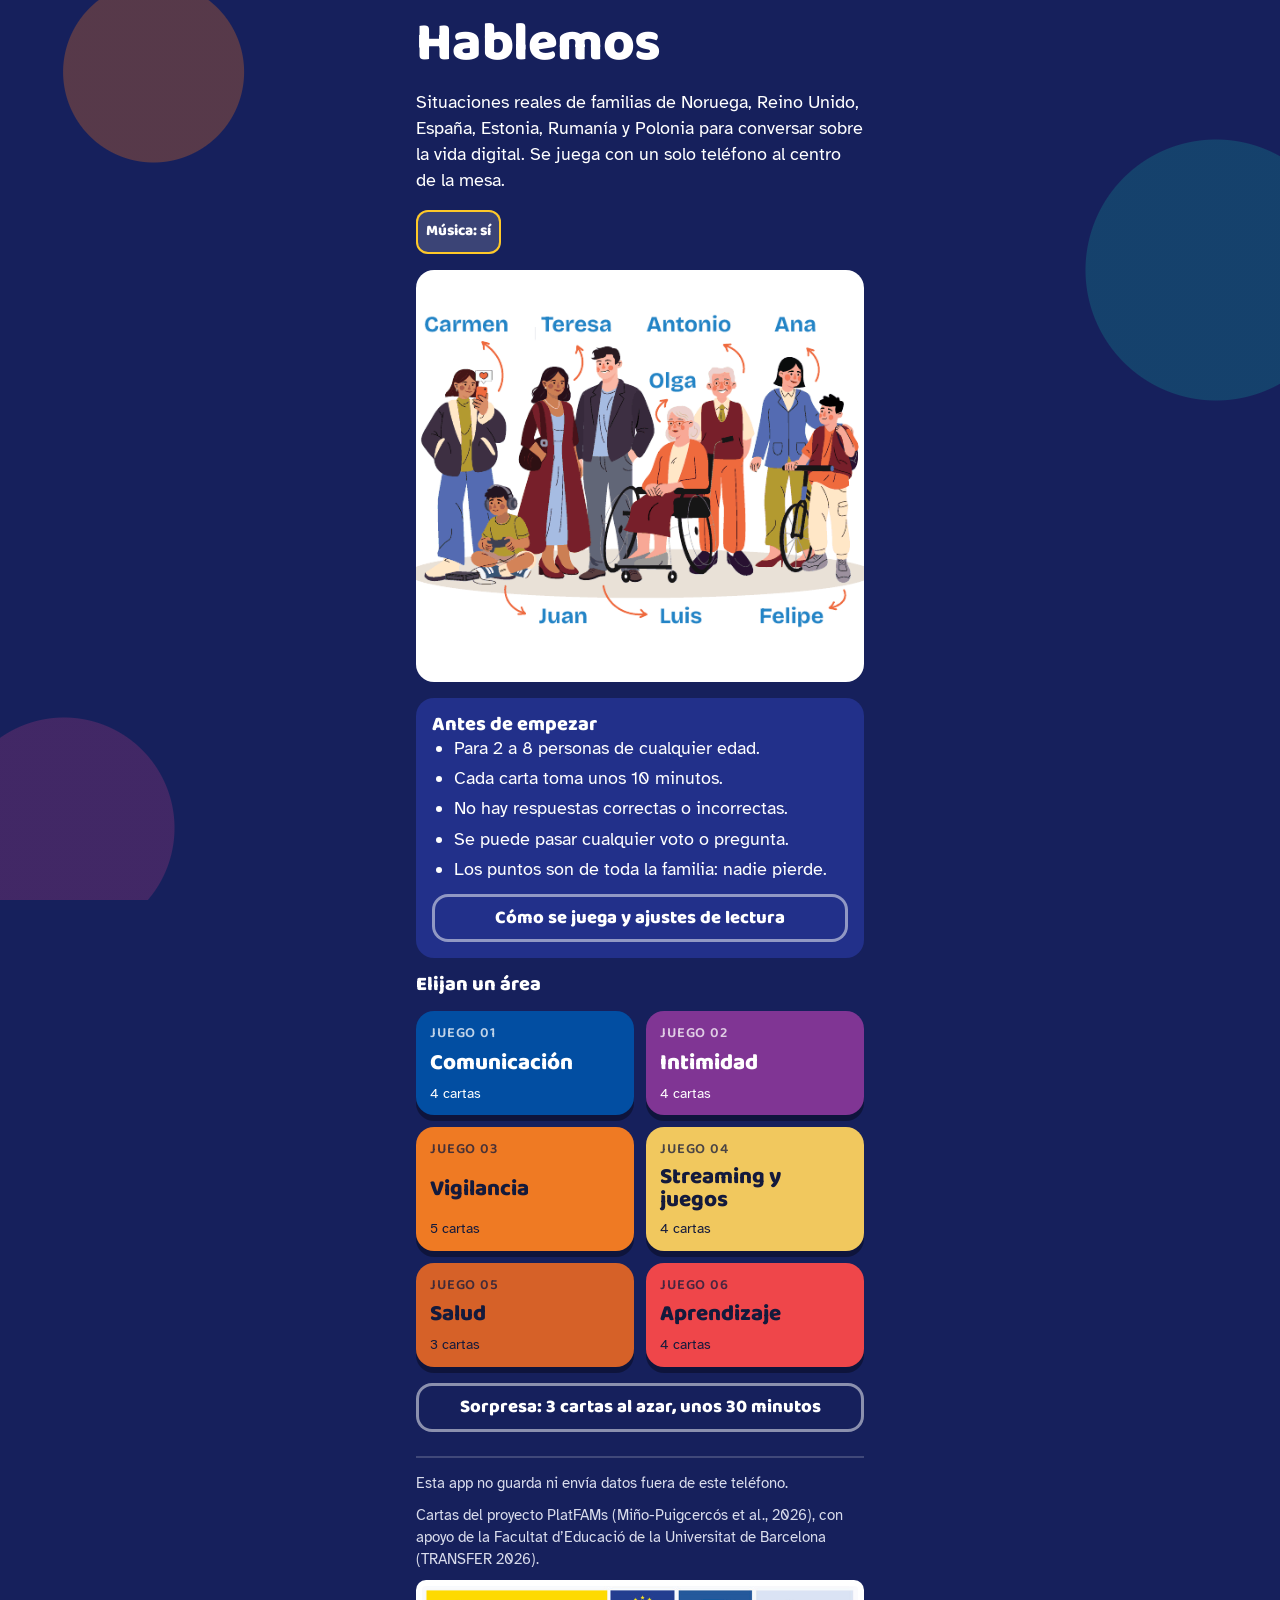
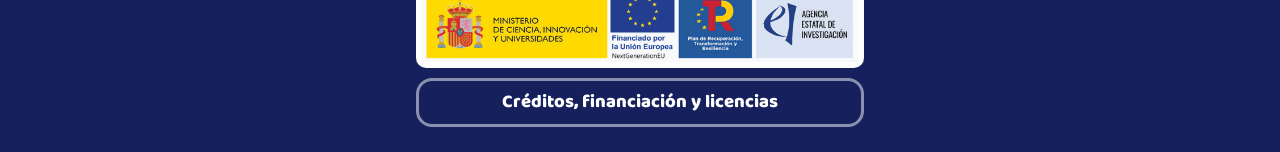
==== commit e47bd416: "Hablemos: agrega créditos, financiación y licencias Pantalla de créditos en la app (autoría de las c" ====
--- a/cartastransfer/index.html
+++ b/cartastransfer/index.html
@@ -7,6 +7,7 @@
 <meta name="description" content="Juego de cartas conversacionales de PlatFAMs para hablar en familia sobre la vida digital.">
 <meta name="theme-color" content="#16205C">
 <link rel="manifest" href="manifest.webmanifest">
+<link rel="license" href="LICENSE">
 <link rel="icon" type="image/png" sizes="192x192" href="icons/icon-192.png">
 <link rel="apple-touch-icon" href="icons/apple-touch-icon.png">
 <meta name="mobile-web-app-capable" content="yes">
@@ -145,6 +146,11 @@
 .seg button[aria-pressed="true"]{background:var(--tinta);color:#fff}
 h1:focus,h2:focus{outline:none}
 label{display:block}
+.pie-inicio{display:flex;flex-direction:column;gap:10px;margin-top:8px;padding-top:14px;border-top:2px solid rgba(255,255,255,.18)}
+img.logos{display:block;width:100%;height:auto;background:#fff;border-radius:10px;padding:6px}
+.dialogo h3{margin-top:6px}
+.dialogo a{color:#1D2C8F;text-decoration:underline;text-underline-offset:2px;overflow-wrap:anywhere}
+.chica{font-size:.95rem;line-height:1.45}
 canvas#fiesta{position:fixed;inset:0;width:100%;height:100%;pointer-events:none}
 @keyframes entra{from{transform:translateY(30px) rotate(-3deg) scale(.92);opacity:.2}to{transform:none;opacity:1}}
 @keyframes crece{from{transform:scaleX(.1)}to{transform:none}}
@@ -160,6 +166,9 @@
 <div id="capa"></div>
 <div id="voz" class="sr" role="status" aria-live="polite"></div>
 <script>
+/* Hablemos: cartas conversacionales. Código: © 2026 Gustavo Herrera Urízar (Universitat de Barcelona).
+   SPDX-License-Identifier: GPL-3.0-or-later
+   Textos e ilustraciones de las cartas: Miño-Puigcercós et al. (2026), CC BY-NC-SA 4.0. */
 "use strict";
 /* ---------- Contenido: las seis áreas del mazo en castellano ----------
    Situaciones, preguntas e ilustraciones: texto literal e imágenes del mazo "Tarjetas familiares
@@ -359,7 +368,7 @@
   }catch(e){}
 }
 const SON_DE={area:"area",sorpresa:"area",ayuda:"toque",cierra:"toque",aj:"toque",inicio:"toque",otra:"atras",atras:"atras",quita:"quita",partir:"carta",avotar:"toque",
-  saltavoto:"salta",veo:"toque",novota:"salta",apregs:"carta",otrapersona:"toque",hablado:"punto",salta:"salta",depalabra:"acuerdo",sinacuerdo:"salta",copia:"toque",musica:"toque"};
+  saltavoto:"salta",creditos:"toque",veo:"toque",novota:"salta",apregs:"carta",otrapersona:"toque",hablado:"punto",salta:"salta",depalabra:"acuerdo",sinacuerdo:"salta",copia:"toque",musica:"toque"};
 /* ---------- Música: una melodía original en bucle para el inicio y otra por área, generadas en el teléfono ---------- */
 const HZ=n=>440*Math.pow(2,(n-69)/12);
 const PISTAS={
@@ -435,7 +444,7 @@
 const V={
  inicio(){
   const ac=lee(K_AC),hechas=lee(K_AR);
-  return '<div class="cuerpo"><h1 tabindex="-1">Hablemos</h1><p>Situaciones reales de familias de algunos países de Europa para conversar sobre la vida digital. Se juega con un solo teléfono al centro de la mesa.</p><div>'+botonMusica()+'</div>'
+  return '<div class="cuerpo"><h1 tabindex="-1">Hablemos</h1><p>Situaciones reales de familias de Noruega, Reino Unido, España, Estonia, Rumanía y Polonia para conversar sobre la vida digital. Se juega con un solo teléfono al centro de la mesa.</p><div>'+botonMusica()+'</div>'
   +'<img class="fam" src="img/familia.png" alt="La familia Fernández, protagonista de las cartas: Carmen, Teresa, Antonio, Ana, Olga, Juan, Luis y Felipe">'
   +'<div class="panel"><h2 class="sub">Antes de empezar</h2><ul class="simple"><li>Para 2 a 8 personas de cualquier edad.</li><li>Cada carta toma unos 10 minutos.</li><li>No hay respuestas correctas o incorrectas.</li><li>Se puede pasar cualquier voto o pregunta.</li><li>Los puntos son de toda la familia: nadie pierde.</li></ul>'
   +'<button class="btn sec" data-a="ayuda" style="margin-top:12px">Cómo se juega y ajustes de lectura</button></div>'
@@ -443,7 +452,10 @@
   +'<div class="areas">'+AREAS.map((a,k)=>'<button class="area" style="background:'+a.color+';color:'+a.tinta+'" data-a="area" data-k="'+k+'"><span class="j">'+a.juego+'</span><span class="n">'+a.nombre+'</span><span class="c">'+a.cartas.length+' cartas'+(hechas.includes(a.id)?' · ya jugada':'')+'</span>'+(hechas.includes(a.id)?'<span class="hecho" aria-hidden="true">✓</span>':'')+'</button>').join("")+'</div>'
   +'<button class="btn sec" data-a="sorpresa">Sorpresa: 3 cartas al azar, unos 30 minutos</button>'
   +(ac.length?'<div class="panel"><h2 class="sub">Nuestros acuerdos</h2><ul class="lista" style="margin-top:8px">'+ac.map(a=>'<li>'+esc(a)+'</li>').join("")+'</ul></div>':'')
-  +'<p class="nota">Esta app no guarda ni envía datos fuera de este teléfono. Textos e ilustraciones de “Tarjetas familiares conversacionales de PlatFAMs: Hablemos” (Miño-Puigcercós et al., 2026), con licencia CC BY-NC-SA 4.0. Diseño de las cartas: Sarc Estudio Creativo. Los títulos y las votaciones son un añadido de la app. Más recursos en digitalfamilies.eu.</p></div>';
+  +'<footer class="pie-inicio"><p class="nota">Esta app no guarda ni envía datos fuera de este teléfono.</p>'
+  +'<p class="nota">Cartas del proyecto PlatFAMs (Miño-Puigcercós et al., 2026), con apoyo de la Facultat d’Educació de la Universitat de Barcelona (TRANSFER 2026).</p>'
+  +'<img class="logos" src="img/financiacion.png" alt="Logos de financiación: Ministerio de Ciencia, Innovación y Universidades; Financiado por la Unión Europea, NextGenerationEU; Plan de Recuperación, Transformación y Resiliencia; Agencia Estatal de Investigación">'
+  +'<button class="btn sec" data-a="creditos">Créditos, financiación y licencias</button></footer></div>';
  },
  jugadores(){
   const libres=SUGERIDOS.filter(n=>!S.jug.includes(n));
@@ -523,7 +535,27 @@
   +'<p>Sonidos al tocar los botones y al sumar puntos</p>'+seg("sonido",["Sin sonido","Con sonido"])
   +'<p>Música de fondo (una melodía para el inicio y otra para cada área; baja de volumen al conversar y se detiene con “Escuchar”)</p>'+seg("musica",["Sin música","Con música"])
   +(puedeHablar?'<p class="nota">El botón “Escuchar” lee en voz alta la situación, la votación o la pregunta.</p>':'')
-  +'<button class="btn" data-a="cierra">Entendido</button>';
+  +'<button class="btn" data-a="cierra">Entendido</button><button class="btn sec" data-a="creditos">Créditos, financiación y licencias</button>';
+ },
+ creditos(){
+  return '<h2 tabindex="-1">Créditos</h2>'
+  +'<h3>Esta app</h3><p>Hablemos es la versión digital de las cartas conversacionales de PlatFAMs, para jugar en familia sin el mazo impreso. Desarrollo de la app: Gustavo Herrera Urízar (Universitat de Barcelona). Programada con ayuda de Claude, un asistente de inteligencia artificial de Anthropic; el contenido de las cartas es el del mazo original.</p>'
+  +'<h3>El proyecto PlatFAMs</h3><p>PlatFAMs (Platforming Families: tracing digital transformations in everyday life across generations) estudió cómo viven las plataformas digitales familias de tres generaciones en Noruega, Reino Unido, España, Estonia, Rumanía y Polonia. Las situaciones de las cartas salen de lo que contaron esas familias. Más información en <a href="https://digitalfamilies.eu/" target="_blank" rel="noopener">digitalfamilies.eu</a>.</p>'
+  +'<h3>Autoría de las cartas</h3><p class="chica">Raquel Miño-Puigcercós, Ola Erstad, Kristinn Hegna, Maja Nordtug, Victoria de Leon Born, Paula Lozano-Mulet, Mariya Stoilova, Bogumiła Mateja-Jaworska, Sonia Livingstone, Moisès Esteban-Guitart, Pau Jarne Soler, Marisa Lyons Longworth, Judith Jacovkis, Gustavo Herrera-Urízar, Carlota Rodríguez-Silva, Veronika Kalmus, Signe Opermann, Elisabeth Staksrud, Seffetullah Kuldas, Oana Negru-Subtirica, Pablo Rivera, Lluís Parcerisa, Sara Malo Cerrato, Antonio Membrive Ruiz, Mariana Largo, Andra Siibak, Jo Fosby Jaavall, Oana Benga, Maris Männiste, Kaidi Meus, Georgiana Susa-Erdogan, Ionut Mone, Flavia Medrea, Iulia Domocus, Xavier Giró Gràcia y Ole Smørdal.</p>'
+  +'<h3>Universidades</h3><ul class="simple chica"><li><b>Universidad de Oslo</b> (Noruega). Departamento de Educación y Departamento de Medios y Comunicación.</li><li><b>Escuela de Economía y Ciencias Políticas de Londres</b> (Reino Unido). Departamento de Medios y Comunicación.</li><li><b>Universidad de Barcelona</b> (Cataluña, España). Departamento de Didáctica y Organización Educativa.</li><li><b>Universidad de Girona</b> (Cataluña, España). Instituto de Investigación Educativa.</li><li><b>Universidad de Tartu</b> (Estonia). Departamento de Psicología.</li><li><b>Universidad Babeș-Bolyai</b> (Rumanía). Departamento de Psicología.</li><li><b>Universidad Adam Mickiewicz</b> (Polonia). Departamento de Teoría e Investigación en Prácticas Sociales.</li></ul>'
+  +'<h3>Diseño de las cartas</h3><p>Sarc Estudio Creativo (diseño y dirección creativa).</p>'
+  +'<h3>Financiación</h3><p class="chica">Este material forma parte de las actividades de transferencia del proyecto PlatFAMs (PCI2022-135025-2), financiado por el MCIN/AEI/10.13039/501100011033 y por la Unión Europea “NextGenerationEU”/PRTR, y ha contado además con el apoyo de la Facultat d’Educació de la Universitat de Barcelona a través de la convocatoria TRANSFER 2026.</p>'
+  +'<img class="logos" src="img/financiacion.png" alt="Logos de financiación: Ministerio de Ciencia, Innovación y Universidades; Financiado por la Unión Europea, NextGenerationEU; Plan de Recuperación, Transformación y Resiliencia; Agencia Estatal de Investigación">'
+  +'<p class="chica">Las opiniones y puntos de vista expresados son solo de los autores y autoras y no reflejan necesariamente los de la Unión Europea ni los de la Agencia Ejecutiva del Consejo Europeo de Investigación. Ni la Unión Europea ni la autoridad que concede la ayuda pueden ser responsables de ellos.</p>'
+  +'<h3>Licencias</h3><ul class="simple chica">'
+  +'<li><b>Textos e ilustraciones de las cartas:</b> <a href="https://creativecommons.org/licenses/by-nc-sa/4.0/deed.es" target="_blank" rel="noopener">Creative Commons Reconocimiento-NoComercial-CompartirIgual 4.0 Internacional (CC BY-NC-SA 4.0)</a>. Se pueden copiar y adaptar citando la fuente, sin fines comerciales y con la misma licencia.</li>'
+  +'<li><b>Títulos de las situaciones y votaciones</b>, añadidos por la app: son una adaptación de las cartas y se comparten con la misma licencia CC BY-NC-SA 4.0.</li>'
+  +'<li><b>Código de la app:</b> © 2026 Gustavo Herrera Urízar (Universitat de Barcelona), con <a href="https://www.gnu.org/licenses/gpl-3.0.html" target="_blank" rel="noopener">licencia GNU GPL versión 3 o posterior</a>. Se puede usar, estudiar, modificar y redistribuir, siempre con la misma licencia.</li>'
+  +'<li><b>Tipografías:</b> Baloo 2 y Atkinson Hyperlegible, con licencia SIL Open Font License 1.1.</li>'
+  +'<li><b>Música y sonidos:</b> generados por la propia app.</li></ul>'
+  +'<h3>Cómo citar</h3><p class="chica">Miño-Puigcercós, R., et al. (2026). <i>Tarjetas familiares conversacionales de PlatFAMs: Hablemos</i>. Dipòsit Digital de la Universitat de Barcelona. <a href="https://hdl.handle.net/2445/231128" target="_blank" rel="noopener">https://hdl.handle.net/2445/231128</a></p>'
+  +'<p class="chica">Herrera Urízar, G. (2026). <i>Hablemos: cartas conversacionales</i> [Aplicación web]. Universitat de Barcelona. <a href="https://gustavoh13.github.io/Proyecto1/cartastransfer/" target="_blank" rel="noopener">https://gustavoh13.github.io/Proyecto1/cartastransfer/</a></p>'
+  +'<button class="btn" data-a="cierra">Cerrar</button>';
  },
  salir(){
   return '<h2 tabindex="-1">¿Volver al inicio?</h2><p>Se termina esta partida y se pierden sus puntos. Los acuerdos que ya guardaron se mantienen.</p>'
@@ -541,7 +573,7 @@
   if(foco){const h=app.querySelector("h1,h2");if(h)h.focus({preventScroll:true})}
   musica();
 }
-function abre(v){velo=v;calla();capa.innerHTML='<div class="velo"><div class="dialogo" role="dialog" aria-modal="true" aria-label="'+(v==="ayuda"?"Ayuda y ajustes":"Confirmar salida")+'">'+D[v]()+'</div></div>';
+function abre(v){velo=v;calla();capa.innerHTML='<div class="velo"><div class="dialogo" role="dialog" aria-modal="true" aria-label="'+({ayuda:"Ayuda y ajustes",creditos:"Créditos, financiación y licencias",salir:"Confirmar salida"})[v]+'">'+D[v]()+'</div></div>';
   app.inert=true;const h=capa.querySelector("h2");if(h)h.focus()}
 function cierra(){velo="";capa.innerHTML="";app.inert=false;const h=app.querySelector("h1,h2");if(h)h.focus({preventScroll:true})}
 function agrega(n){n=n.trim();if(!n||S.jug.length>=8||S.jug.includes(n))return;S.jug.push(n);suena("suma");voz.textContent=n+" se suma al juego.";pinta();const i=document.getElementById("nombre");if(i)i.focus()}
@@ -624,6 +656,7 @@
   if(a==="area")nueva("area",+b.dataset.k);
   else if(a==="sorpresa")nueva("mix");
   else if(a==="ayuda")abre("ayuda");
+  else if(a==="creditos"){abre("creditos");capa.querySelector(".velo").scrollTop=0}
   else if(a==="musica"){A.musica=!A.musica;ajusta();pinta();const m=app.querySelector('[data-a="musica"]');if(m)m.focus()}
   else if(a==="cierra")cierra();
   else if(a==="aj"){A[b.dataset.k]=b.dataset.k==="letra"?+b.dataset.v:b.dataset.v==="1";ajusta();if(b.dataset.k==="sonido")suena("punto");
@@ -656,7 +689,7 @@
 document.addEventListener("keydown",e=>{
   if(!velo)return;
   if(e.key==="Escape"){cierra();return}
-  if(e.key==="Tab"){const f=[...capa.querySelectorAll("button")];if(!f.length)return;const pr=f[0],ul=f[f.length-1];
+  if(e.key==="Tab"){const f=[...capa.querySelectorAll("button,a[href]")];if(!f.length)return;const pr=f[0],ul=f[f.length-1];
     if(e.shiftKey&&(document.activeElement===pr||!capa.contains(document.activeElement))){e.preventDefault();ul.focus()}
     else if(!e.shiftKey&&document.activeElement===ul){e.preventDefault();pr.focus()}}
 });
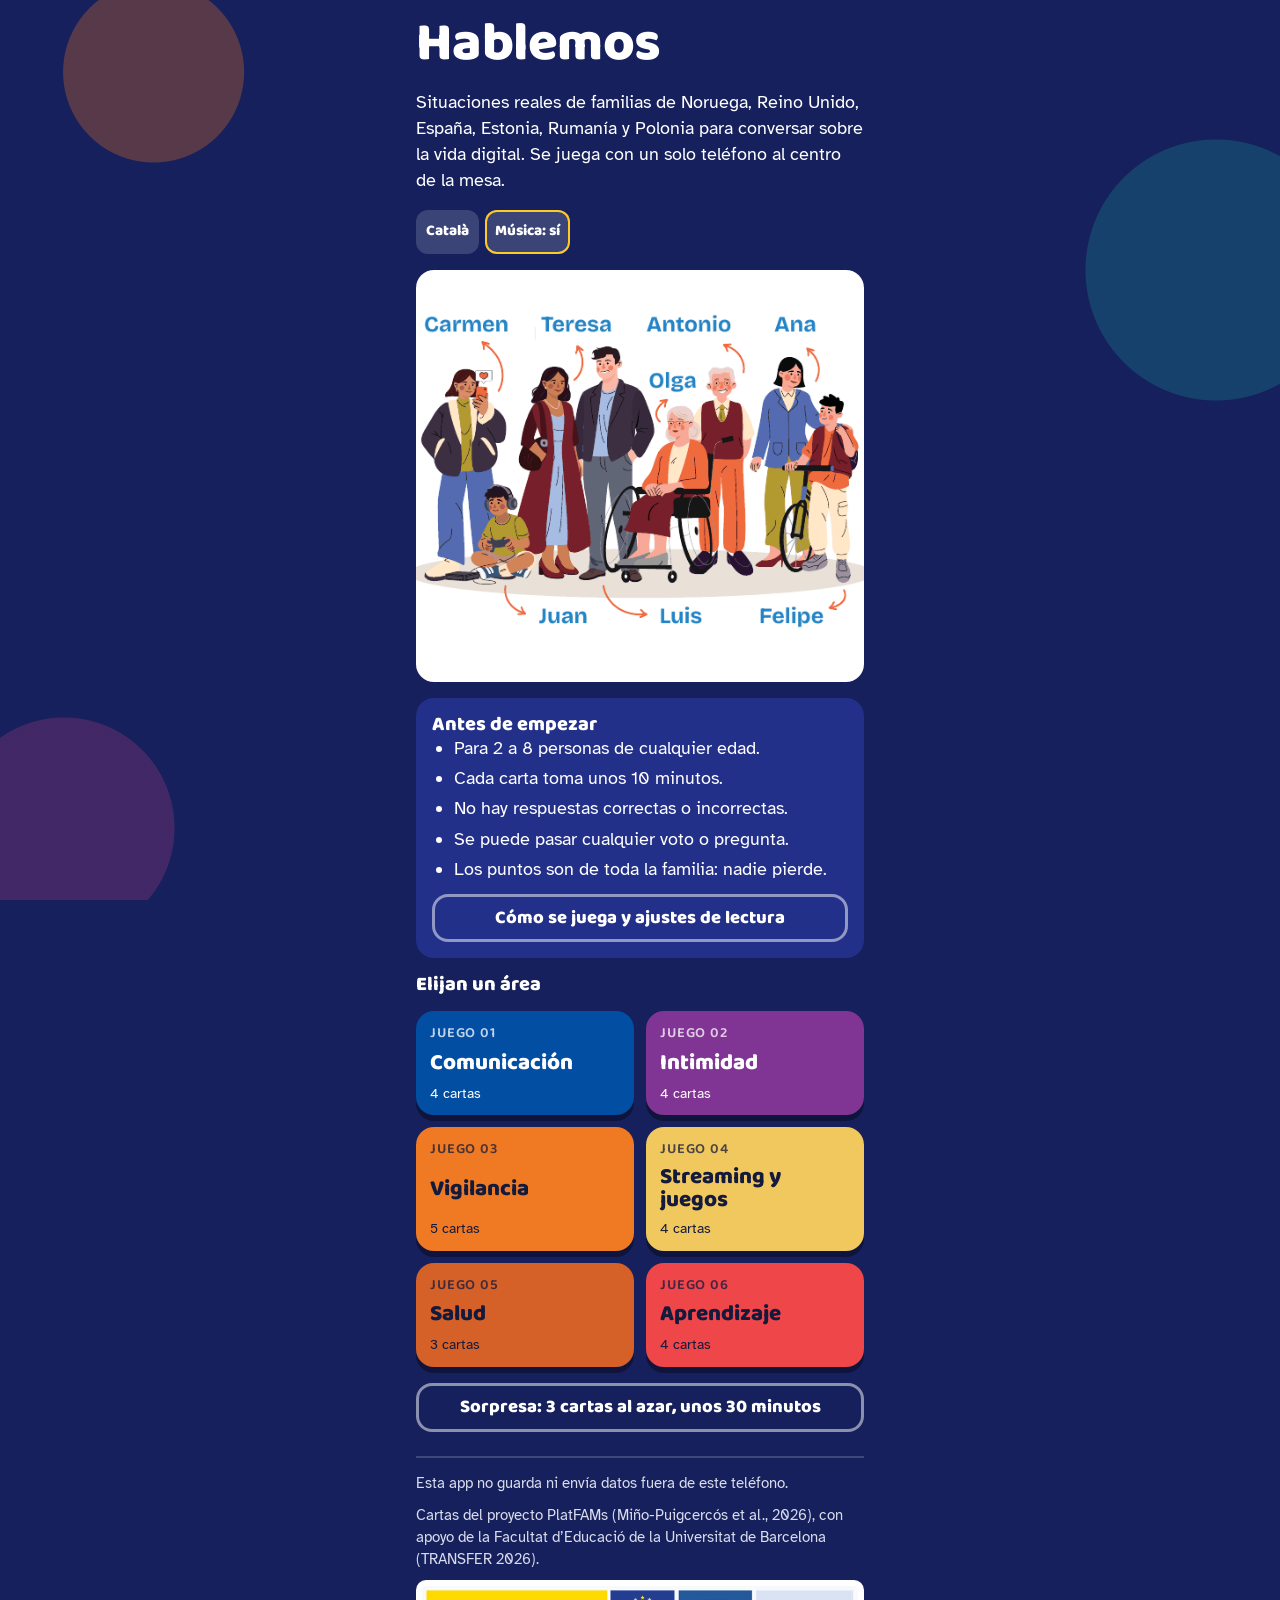
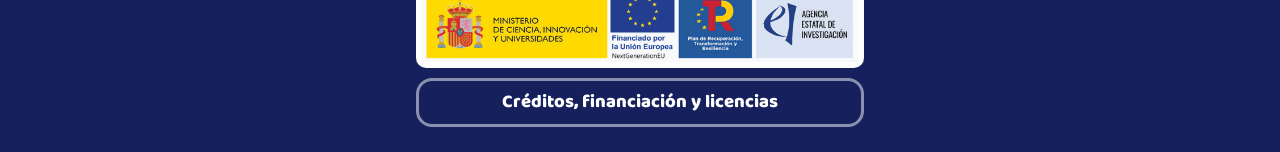
==== commit 1fcc9e46: "Hablemos / Parlem-ne: app bilingüe en castellano y catalán Selector de idioma en todas las pantallas" ====
--- a/cartastransfer/index.html
+++ b/cartastransfer/index.html
@@ -146,6 +146,8 @@
 .seg button[aria-pressed="true"]{background:var(--tinta);color:#fff}
 h1:focus,h2:focus{outline:none}
 label{display:block}
+.instalar{box-shadow:inset 0 0 0 3px var(--amarillo)}
+.botones{display:flex;gap:6px;flex-wrap:wrap;align-items:center}
 .pie-inicio{display:flex;flex-direction:column;gap:10px;margin-top:8px;padding-top:14px;border-top:2px solid rgba(255,255,255,.18)}
 img.logos{display:block;width:100%;height:auto;background:#fff;border-radius:10px;padding:6px}
 .dialogo h3{margin-top:6px}
@@ -159,6 +161,7 @@
 @media (prefers-reduced-motion:reduce){*{animation:none!important;transition:none!important}}
 @media (max-width:360px){h1{font-size:2.7rem}.op{font-size:1.05rem;min-height:116px}.preg{font-size:1.4rem}.area .n{font-size:1.2rem}}
 </style>
+<script type="application/json" id="claude-artifacts-manifest">{"permissions": []}</script>
 </head>
 <body>
 <canvas id="fiesta" aria-hidden="true"></canvas>
@@ -170,7 +173,7 @@
    SPDX-License-Identifier: GPL-3.0-or-later
    Textos e ilustraciones de las cartas: Miño-Puigcercós et al. (2026), CC BY-NC-SA 4.0. */
 "use strict";
-/* ---------- Contenido: las seis áreas del mazo en castellano ----------
+/* ---------- Contenido: las seis áreas del mazo (castellano; el catalán va en CA, más abajo) ----------
    Situaciones, preguntas e ilustraciones: texto literal e imágenes del mazo "Tarjetas familiares
    conversacionales de PlatFAMs: Hablemos" (CC BY-NC-SA 4.0; diseño de Sarc Estudio Creativo).
    Los títulos y las votaciones ("titulo", "vota", "ops") son un añadido de esta app. */
@@ -310,21 +313,551 @@
   pregs:["¿Qué piensas de acceder a plataformas digitales para aprender algo, como los idiomas?", "¿Qué piensas de las empresas que hay detrás de estas plataformas?", "¿Qué piensas de que sean sólo los padres quienes tomen estas decisiones?", "¿Habría que hablar previamente de cuáles son las plataformas que queremos usar conjuntamente y de su uso?"]}
 ]}
 ];
+const NOMCA={"Carmen": "Júlia", "Teresa": "Rosalía", "Luis": "Arnau", "Antonio": "Anton", "Ana": "Anna", "Olga": "Olga", "Juan": "Jan", "Felipe": "Felip"};
+/* Textos en catalán: situaciones y preguntas literales del mazo "Targetes familiars conversacionals de PlatFAMs: Parlem-ne"
+   (CC BY-NC-SA 4.0). Títulos y votaciones: traducción de los añadidos de la app. */
+const CA={
+"6 y 7": {
+"n": "6 i 7",
+"titulo": "Tres mòbils al sofà",
+"sit": "La Júlia, la seva mare, la Rosalía, i el seu pare, l’Arnau, estan asseguts al sofà de la sala d’estar, cadascun passant l’estona amb el seu mòbil.\nUna amiga de la Júlia acaba de descobrir que algunes de les seves amigues tenen un grup de xat en una aplicació de missatgeria instantània (p. ex., WhatsApp) sense ella, i la Júlia intenta consolar-la per missatge. La Rosalía està frustrada perquè l’han afegit a un altre grup de xat per organitzar una festa d’aniversari. Com que no pot anar-hi, es pregunta si pot sortir del grup immediatament. L’Arnau, ha rebut informació sobre una propera celebració escolar i dubta amb qui compartir-la: només amb la família més propera o també amb els avis.",
+"vota": "T’afegeixen a un grup de xat que no t’interessa. Què fas?",
+"ops": [
+"En surto de seguida",
+"El silencio i m’hi quedo",
+"Aviso i després en surto",
+"M’hi quedo per compromís"
+],
+"pregs": [
+"Quin és el propòsit de tenir grups de conversa diferents?",
+"Si t’afegeixen a molts xats diferents, et molesta o prefereixes que t’hi incloguin?",
+"Què en penses del fet què cadascú faci servir el seu mòbil quan estem junts? Ens apropa o ens distreu?"
+],
+"quien": [
+"Carmen",
+"Teresa",
+"Luis"
+]
+},
+"8 y 9": {
+"n": "8 i 9",
+"titulo": "La videotrucada de cada setmana",
+"sit": "A l’Anna se li ha acudit que podrien fer una videotrucada de mitja hora amb tota la família cada dilluns. Per fer-ho, suggereix utilitzar una nova aplicació que ha descobert que té moltes funcions divertides, com fons animats, pensant que seria millor per al seu fill, en Felip, perquè s’avorreix fàcilment quan fan trucades llargues. L’avi, l’Anton, passa molta estona intentant esbrinar com fer funcionar l’aplicació, però no ho aconsegueix, i se sent incòmode. No vol demanar ajuda a la resta de la família, perquè sap que no tindran temps o paciència per explicar-li com fer-la funcionar.",
+"vota": "Si fossis l’Anton, què faries?",
+"ops": [
+"Demano ajuda encara que em costi",
+"Continuo provant-ho sol",
+"Proposo trucar per telèfon",
+"Em salto la videotrucada"
+],
+"pregs": [
+"Què et sembla la idea de fer videotrucades regulars amb tota la família?",
+"T’agrada experimentar amb noves aplicacions?",
+"Et costa demanar ajuda a altres persones quan tens problemes amb alguna nova aplicació o dispositiu digital? Per què?",
+"En una situació com aquesta, com creus que es pot arribar a una solució per a tota la família?"
+],
+"quien": [
+"Antonio",
+"Ana",
+"Felipe"
+]
+},
+"10 y 11": {
+"n": "10 i 11",
+"titulo": "El ball de l’àvia Olga",
+"sit": "L’àvia, l’Olga, està ballant de forma estrafolària a la cuina. La resta de la família, que està de visita, riuen amb ella, i alguns graven el moment amb el mòbil. Més tard, el pare, l’Arnau, comparteix el vídeo que ha gravat a les seves xarxes socials, per mostrar com s’estima la seva família. Quan la mare, la Rosalía, veu la publicació es pregunta com se sentiria l’Olga si pogués veure el vídeo publicat a les xarxes socials.",
+"vota": "Abans de penjar el vídeo, l’Arnau hauria de…",
+"ops": [
+"Demanar permís a l’Olga",
+"Enviar-lo només al xat familiar",
+"Penjar-lo: és un bon record",
+"No penjar-lo"
+],
+"pregs": [
+"Com comparteixes moments importants o especials de la teva vida amb altres persones?",
+"Comparteixes coses divertides sobre la teva família a les xarxes socials? Com creus que això pot fer sentir als altres membres de la família?",
+"Creus que és important pensar en quina plataforma utilitzar per compartir imatges personals? Per què?",
+"Com et sentiries si veiessis un vídeo com aquest, però d’una altra família que no coneixes?"
+],
+"quien": [
+"Teresa",
+"Luis",
+"Olga"
+]
+},
+"12 y 13": {
+"n": "12 i 13",
+"titulo": "La Júlia guanya la lliga",
+"sit": "L’equip de bàsquet de la Júlia ha guanyat la lliga. Està molt contenta i, tot i que sap que tothom està a la feina o ocupat, vol explicar-ho a la família de seguida, o sigui que li envia un missatge al seu pare dient que té grans notícies.\nLa Júlia veu que el seu pare ha llegit el missatge de seguida, i al cap de pocs minuts li respon amb una icona de polze amunt. També envia un missatge a la seva tieta, que tot i que veu que està connectada, no li respon al moment, i també n’envia un als avis. El seu avi li truca immediatament, però la Júlia no té ganes de parlar amb ell en aquell moment i preferiria que simplement li hagués respost al missatge. Se sent una mica trista per no agafar-li la trucada.",
+"vota": "Una bona notícia, com prefereixes explicar-la?",
+"ops": [
+"Per missatge",
+"Per trucada",
+"En persona",
+"Depèn de qui"
+],
+"pregs": [
+"Acostumes a mirar si la gent ha vist els teus missatges o està en línia? Per què?",
+"Com t’agrada compartir notícies importants? Prefereixes missatges, trucades o fer-ho en persona?",
+"Si estiguessis en la situació de la Júlia, com reaccionaries?"
+],
+"quien": [
+"Carmen"
+]
+},
+"15 y 16": {
+"n": "15 i 16",
+"titulo": "Les notes de la Júlia",
+"sit": "La Júlia acaba de saber que ha aprovat els exàmens amb excel·lents. Se’n sent molt orgullosa, i penja una foto per celebrar-ho a Instagram amb el missatge “Per fi ho he aconseguit!”.\nLa seva àvia, l’Olga, que no està a les xarxes socials, s’assabenta de la notícia per un veí que ha vist la publicació de la Júlia. Més tard, al vespre, l’Olga li pregunta: “Per què no m’ho has dit a mi primer?” La Júlia se sent una mica culpable, però es defensa dient: “Volia compartir-ho ràpidament! Tothom penja coses a internet”.\nLa mare de la Júlia, la Rosalía, intenta calmar-les, però no veu clar qui té raó.",
+"vota": "Qui té més raó?",
+"ops": [
+"L’Olga",
+"La Júlia",
+"Totes dues",
+"Cap: va ser un malentès"
+],
+"pregs": [
+"Com prefereixes assabentar-te de notícies importants d’altres membres de la família?",
+"Com prefereixes compartir les teves pròpies notícies?",
+"Quines notícies creus que és millor compartir en privat abans de publicar-les?",
+"Què podríem fer perquè tothom se sentís més inclòs i tingut en compte en una situació similar?"
+],
+"quien": [
+"Carmen",
+"Teresa",
+"Olga"
+]
+},
+"17 y 18": {
+"n": "17 i 18",
+"titulo": "El sopar interromput",
+"sit": "Al sopar de la família Fernández, tothom xerra a taula. En Jan i l’avi, l’Anton, riuen mentre juguen amb l’assistent virtual (p. ex., Alexa) a un joc de preguntes i respostes. El pare, l’Arnau, seu al seu costat i intenta explicar a tothom una història divertida de la feina. Mentrestant, la mare, la Rosalía, mira repetidament el mòbil perquè no li paren d’arribar missatges de la feina. Intenta estar al cas, però els altres segueixen la conversa sense ella.\nL’Arnau s’atura a mitja història perquè veu que els altres no li fan cas. La Rosalía està atabalada, intentant prestar atenció a la família, però alhora responent als missatges de feina. En Jan i l’avi aturen el joc una mica decebuts.",
+"vota": "Als nostres àpats, la tecnologia hauria d’estar…",
+"ops": [
+"Fora de la taula",
+"Només per a urgències",
+"Permesa si la fem servir junts",
+"Sense normes"
+],
+"pregs": [
+"Què fa que et sentis inclòs/a durant el temps que comparteixes amb la família (els àpats, converses familiars...)?",
+"Et sembla que hi ha missatges que requereixen una resposta immediata?",
+"Quins tipus d’interrupcions degudes a les tecnologies (missatges, trucades, mirar les xarxes...) et semblen bé i quines no?",
+"T’agradaria que la família posés normes de comportament amb la tecnologia als àpats? Per què? Quines podrien ser?"
+],
+"quien": [
+"Teresa",
+"Luis",
+"Antonio",
+"Juan"
+]
+},
+"19 y 20": {
+"n": "19 i 20",
+"titulo": "La reunió per videotrucada",
+"sit": "En Jan va a la reunió de famílies i mestres amb l’avi, l’Anton, mentre que el seu pare, l’Arnau, hi participa per videotrucada des de la feina. La connexió es talla constantment, i l’Arnau es perd parts de la conversa. En Jan està content que el seu pare hagi fet l’esforç de ser-hi, però alhora li agradaria poder parlar amb ell cara a cara, com fan altres famílies.",
+"vota": "Participar per videotrucada en un moment important és…",
+"ops": [
+"Ser-hi present",
+"Millor que res",
+"No és el mateix",
+"Depèn del moment"
+],
+"pregs": [
+"Què creus que significa “estar present” en moments importants?",
+"Et sembla que participar en una conversa per videotrucada pot ser adequat en alguns casos? En quins creus que ho és i en quins no?",
+"Si algú només pot participar per videotrucada, què podria ajudar a fer que se senti més part de la conversa?",
+"En esdeveniments escolars o familiars importants, com t’agradaria que hi participés la teva família?"
+],
+"quien": [
+"Luis",
+"Antonio",
+"Juan"
+]
+},
+"21 y 22": {
+"n": "21 i 22",
+"titulo": "Després de la discussió",
+"sit": "Després d’una discussió sobre les feines de casa, la Júlia, de 16 anys, se’n va a la seva habitació i s’estira al llit a mirar vídeos al mòbil en comptes de fer el que li han demanat. La seva mare, la Rosalía, se sent frustrada. Vol que faci les feines de casa, però també pensa que potser si la pressiona ara mateix empitjorarà les coses.\nEs queda aturada al llindar de la porta, sense saber si donar-li una mica d’espai o insistir que es posi a treballar. L’àvia, l’Olga, que ha sentit la discussió des de la sala d’estar, es pregunta en silenci si refugiar-se en el mòbil ajuda la Júlia a relaxar-se o si li impedeix parlar del que realment la preocupa. Es pregunta si hauria d’enviar-li un missatge per assegurar-se que està bé.",
+"vota": "Després d’una discussió, què necessites tu?",
+"ops": [
+"Espai",
+"Parlar amb algú",
+"Distreure’m una estona",
+"Que em vinguin a buscar"
+],
+"pregs": [
+"Què necessites després d’una discussió? Que et donin espai, parlar amb algú, distreure’t, o alguna altra cosa? Per què?",
+"Quan et sents malament, creus que utilitzar la tecnologia t’ajuda a sentir-te millor? Per què?",
+"Com pots fer saber als altres que necessites temps per estar sol/a?",
+"Com t’agradaria que algú es posés en contacte amb tu després d’una discussió?"
+],
+"quien": [
+"Carmen",
+"Teresa",
+"Olga"
+]
+},
+"24 y 25": {
+"n": "24 i 25",
+"titulo": "La festa de la Júlia",
+"sit": "La Júlia té 16 anys i ha anat a una festa. Va acceptar tornar a casa a les onze de la nit, ja és més tard i encara no ha tornat. La Rosalía, la seva mare, està preocupada i està considerant utilitzar una aplicació per rastrejar la ubicació de la Júlia.",
+"vota": "Si fossis la Rosalía, què faries?",
+"ops": [
+"Instal·lo l’aplicació sense dir-li-ho",
+"Primer li pregunto a la Júlia",
+"La truco i m’espero",
+"Hi confio i no faig res"
+],
+"pregs": [
+"Com creus que se sentiria la Júlia si la seva mare decidís rastrejar la seva ubicació sense el seu consentiment?",
+"Has parlat mai amb familiars o amics de la possibilitat d’utilitzar aplicacions de geolocalització per saber on són en qualsevol moment?",
+"Si saps on són els altres en tot moment, vol dir això que els propietaris de la plataforma també ho saben? Si és així, com et fa sentir això?",
+"Com a família, voldries que tinguéssiu un acord sobre com utilitzar aquestes aplicacions?"
+],
+"quien": [
+"Carmen",
+"Teresa"
+]
+},
+"26 y 27": {
+"n": "26 i 27",
+"titulo": "En Felip surt amb els amics",
+"sit": "En Felip té 11 anys. Quan surt a passejar amb amics pel barri mentre està de visita a casa de la seva àvia, ella vol rastrejar-lo a través d’una aplicació al seu telèfon. En Felip no vol que la seva àvia el segueixi.",
+"vota": "Amb qui estàs més d’acord?",
+"ops": [
+"Amb l’àvia",
+"Amb en Felip",
+"Una mica amb tots dos",
+"Depèn d’on vagi"
+],
+"pregs": [
+"Per què creus que l’àvia d’en Felip vol seguir-lo?",
+"Per què creus que en Felip no vol ser rastrejat?",
+"Què creus que sent en Felip quan el segueixen?"
+],
+"quien": [
+"Felipe"
+]
+},
+"28 y 29": {
+"n": "28 i 29",
+"titulo": "El compte que demana l’escola",
+"sit": "L’Arnau fa tot el possible per evitar utilitzar els serveis d’una gran empresa multinacional tecnològica, però l’escola ha exigit al seu fill de 8 anys, en Jan, que es creï un compte en una plataforma digital d’una d’aquestes empreses per poder accedir a l’aplicació educativa que utilitza el centre.",
+"vota": "Si fossis l’Arnau, què faries?",
+"ops": [
+"Creo el compte i ja està",
+"Primer en parlo amb l’escola",
+"Demano una alternativa",
+"M’ajunto amb altres famílies"
+],
+"pregs": [
+"Per què creus que l’Arnau no vol utilitzar els serveis d’una gran empresa multinacional tecnològica (p. ex., Google)?",
+"Creus que les escoles han de poder exigir als menors que s’obrin comptes per fer ús dels serveis d’empreses multinacionals (p. ex., Google Classroom)?",
+"Què creus que poden fer les famílies? I els centres educatius?"
+],
+"quien": [
+"Luis",
+"Juan"
+]
+},
+"30 y 31": {
+"n": "30 i 31",
+"titulo": "L’alerta del parc",
+"sit": "L’Arnau ha configurat una zona de seguretat en una aplicació de geolocalització vinculada al dispositiu que porta el seu fill Jan, de manera que rep una alerta al telèfon si el nen surt del parc infantil que tenen a prop de casa.\nL’Arnau pensa que això és molt pràctic, perquè així pot dedicar el temps a fer coses a casa mentre en Jan juga al parc. Creu que utilitzant l’aplicació en Jan està més segur.",
+"vota": "Per a tu, l’alerta de zona de seguretat és…",
+"ops": [
+"Cura",
+"Control",
+"Totes dues coses",
+"Depèn de si en Jan ho sap"
+],
+"pregs": [
+"Com creus que afecta a la relació entre l’Arnau i en Jan l’ús de la plataforma de geolocalització?",
+"Què faries tu en aquesta situació?"
+],
+"quien": [
+"Luis",
+"Juan"
+]
+},
+"32 y 33": {
+"n": "32 i 33",
+"titulo": "On és l’àvia Olga?",
+"sit": "L’àvia, l’Olga, té Alzheimer, i els seus dos fills, l’Arnau i l’Anna, consideren necessari poder saber on és en tot moment. Tanmateix, l’Arnau es mostra reticent a utilitzar una aplicació de geolocalització (p. ex., Google Maps).",
+"vota": "Qui hauria de decidir?",
+"ops": [
+"L’Olga",
+"L’Arnau i l’Anna",
+"Tota la família junta",
+"Qui la cuida cada dia"
+],
+"pregs": [
+"Per què creus que l’Arnau no vol utilitzar geolocalització?",
+"Qui consideres que hauria de prendre la decisió en aquesta situació?"
+],
+"quien": [
+"Luis",
+"Ana",
+"Olga"
+]
+},
+"35 y 36": {
+"n": "35 i 36",
+"titulo": "Pel·lícula, vídeo o conversa?",
+"sit": "A la tarda, l’avi, l’Anton, cuida el seu net petit, en Jan. Quan el pare d’en Jan, l’Arnau, torna a casa de la feina, l’Anton suggereix que tots tres mirin una pel·lícula de quan era jove, que fa poc que ha aconseguit trobar al catàleg d’una plataforma d’estríming. En Jan preferiria que veiessin junts l’últim vídeo del seu creador de continguts preferit (p. ex., Youtuber), però l’Arnau diu que, com que tenen tan poques oportunitats de passar un vespre junts, seria millor poder xerrar una estona.",
+"vota": "Què triaries tu per a aquell vespre?",
+"ops": [
+"La pel·lícula antiga",
+"El vídeo del creador preferit",
+"Xerrar",
+"Una mica de cada cosa"
+],
+"pregs": [
+"Per què creus que l’Arnau prefereix xerrar en comptes de veure alguna cosa junts? Per què creus que l’avi vol veure una pel·lícula antiga? I per què creus que el net vol veure el seu creador de continguts preferit amb el seu pare i el seu avi?",
+"Com podrien arribar a un acord sobre com passar temps junts?",
+"Què és el més important per a la teva família quan passeu temps junts?"
+],
+"quien": [
+"Luis",
+"Antonio",
+"Juan"
+]
+},
+"37 y 38": {
+"n": "37 i 38",
+"titulo": "Consola o joc de taula",
+"sit": "La família decideix dedicar temps a jugar junts un dimecres després de l’escola. En Felip suggereix que juguin a un videojoc multijugador a la consola del menjador (p. ex., la Switch). La seva mare, l’Anna, creu que seria millor jugar a un joc de taula perquè creu que és una millor opció per compartir temps en família.",
+"vota": "Per jugar en família, què prefereixes?",
+"ops": [
+"Videojoc",
+"Joc de taula",
+"Tots dos, per torns",
+"Que triï qui no va triar l’última vegada"
+],
+"pregs": [
+"Els jocs poden ser tant digitals com analògics. Creus que l’un és millor que l’altre quan es tracta de passar temps junts en família? Per què?",
+"Com a família, en quins moments escolliríeu jugar a jocs analògics i en quins a jocs digitals?"
+],
+"quien": [
+"Ana",
+"Felipe"
+]
+},
+"39 y 40": {
+"n": "39 i 40",
+"titulo": "El compte de vídeos de la mare",
+"sit": "Fa uns anys, quan en Felip volia veure vídeos a internet (p. ex., a YouTube) sobre el seu videojoc preferit, la seva mare li va permetre començar a utilitzar el seu compte a la plataforma.\nAra, però, això comença a ser una molèstia, perquè la plataforma, en comptes de suggerir-li vídeos dels seus canals de ioga preferits, li recomana vídeos similars als que veu el seu fill. Per això es planteja si el seu fill d’11 anys hauria de tenir el seu propi compte.",
+"vota": "L’accés dels nens, nenes i adolescents a les plataformes de vídeo hauria d’estar…",
+"ops": [
+"Prohibit",
+"Regulat",
+"Permès",
+"Depèn de l’edat"
+],
+"pregs": [
+"Quina opció creus que és més segura? Quina és més còmoda? Per què?",
+"Quins consideres que són els avantatges i desavantatges de què la mare pugui assabentar-se dels continguts que veu el seu fill?",
+"Quins penses que són els avantatges i desavantatges de permetre que el fill s’obri el seu propi compte?",
+"Com s’hauria de gestionar l’accés dels nens, nenes i adolescents a les plataformes digitals, com les de vídeo? Hauria d’estar prohibit, regulat o permès?"
+],
+"quien": [
+"Felipe"
+]
+},
+"41 y 42": {
+"n": "41 i 42",
+"titulo": "La música del cotxe",
+"sit": "L’Arnau, la Rosalía, la Júlia i en Jan han sortit de vacances amb el cotxe. La Júlia connecta el seu compte de música en línia (p. ex., Spotify) als altaveus del cotxe i posa música rap. A la seva mare també li agrada, però l’Arnau (que és el que condueix) i en Jan no la suporten.\nTotes dues suggereixen que pare i fill es posin auriculars per escoltar la seva música o pòdcasts preferits.",
+"vota": "Qui hauria de triar la música del cotxe?",
+"ops": [
+"Qui condueix",
+"Una cançó cadascú",
+"Ho votem entre tots",
+"Cadascú amb els seus auriculars"
+],
+"pregs": [
+"Creus que és una bona solució? Quins avantatges i desavantatges hi veus?",
+"Quina altra solució creus que hi ha per a aquesta situació? Com podrien arribar a un acord?",
+"Qui creus que hauria de decidir què s’escolta al cotxe, i com?"
+],
+"quien": [
+"Carmen",
+"Teresa",
+"Luis",
+"Juan"
+]
+},
+"44 y 45": {
+"n": "44 i 45",
+"titulo": "El compte de salut de la Júlia",
+"sit": "La Júlia ha fet 16 anys i, a partir d’ara, la plataforma de salut (p. ex., La meva salut) li ha assignat el control sobre el seu compte. Això vol dir que els seus pares ja no poden accedir a les seves dades de salut.\nLa Júlia voldria que els seus pares hi continuessin tenint accés i poder demanar-li cites al metge.\nTot i això, la seva mare, la Rosalía, creu que la Júlia hauria de fer-ho ella mateixa ara que la plataforma ha establert que en sigui responsable.",
+"vota": "Qui hauria de demanar les cites mèdiques de la Júlia?",
+"ops": [
+"La Júlia sola",
+"Els seus pares, com abans",
+"La Júlia, amb ajuda al principi",
+"El que decideixi la Júlia"
+],
+"pregs": [
+"Els desitjos dels membres de la família i el que les plataformes suggereixen que haurien de fer no necessàriament coincideixen. Com creus que la família pot gestionar-ho?"
+],
+"quien": [
+"Carmen",
+"Teresa"
+]
+},
+"46 y 47": {
+"n": "46 i 47",
+"titulo": "Seguir-se a l’aplicació d’exercici",
+"sit": "L’avi, l’Anton, el pare, l’Arnau, i la filla, la Júlia, utilitzen una plataforma de fitness que els permet compartir activitats.\nL’Arnau i la Júlia se segueixen mútuament i poden veure dades com la distància o la velocitat mitjana de les seves rutes. Fill i neta volen seguir a l’avi, i que ell els segueixi també, però l’Anton prefereix quedar-ne al marge.",
+"vota": "T’agradaria que la teva família veiés les teves dades d’exercici?",
+"ops": [
+"Sí, em motiva",
+"Només algunes dades",
+"No, són meves",
+"Només si jo veig les seves"
+],
+"pregs": [
+"Quins creus que poden ser els avantatges i desavantatges de seguir-se mútuament a les plataformes de fitness?",
+"Per què creus que l’Anton no vol seguir ni ser seguit pel seu fill i la seva neta?"
+],
+"quien": [
+"Carmen",
+"Luis",
+"Antonio"
+]
+},
+"48 y 49": {
+"n": "48 i 49",
+"titulo": "El xat per cuidar l’Olga",
+"sit": "Quan l’Olga va començar a mostrar símptomes d’Alzheimer, la família va voler crear un grup de xat per coordinar-se millor, i poder compartir responsabilitats.\nLa família, però, no es posa d’acord en quina plataforma haurien d’utilitzar.",
+"vota": "On compartiries informació de salut de la família?",
+"ops": [
+"Al xat de sempre",
+"En una aplicació més privada",
+"Per telèfon o en persona",
+"En una llibreta a casa"
+],
+"pregs": [
+"Quina plataforma penses que podria ser una bona opció per compartir informació relacionada amb la salut, i quines plataformes caldria evitar? Per què?"
+],
+"quien": [
+"Olga"
+]
+},
+"51 y 52": {
+"n": "51 i 52",
+"titulo": "L’Olga torna a trucar a l’Anna",
+"sit": "A la mare de l’Anna, l’Olga, no li agrada que la tecnologia s’hagi convertit en una part tan important del seu dia a dia, perquè la fa sentir insegura i li costa adaptar-s’hi.\nL’Olga sovint truca a l’Anna perquè l’ajudi a fer coses com entrar al compte del banc, configurar el telèfon o demanar una cita al metge. L’Anna, però, està molt enfeinada; està divorciada, té un fill en custòdia compartida i té una feina a temps complet. A vegades, se sent desbordada i s’enfada quan la seva mare sovint li demana ajuda.",
+"vota": "Qui hauria d’ajudar l’Olga amb la tecnologia?",
+"ops": [
+"L’Anna, és la seva filla",
+"Tota la família, per torns",
+"Una altra persona de confiança",
+"Un taller o servei del barri"
+],
+"pregs": [
+"Com creus que se sent l’Olga quan truca a l’Anna?",
+"Per què creus que a l’Olga no li agrada que tantes coses s’hagin digitalitzat?",
+"Per què creus que l’Anna de vegades s’enfada quan l’Olga li truca per demanar-li ajuda?",
+"Qui creus que hauria d’ajudar l’Olga a fer servir la tecnologia que necessita per al seu dia a dia?"
+],
+"quien": [
+"Ana",
+"Olga"
+]
+},
+"53 y 54": {
+"n": "53 i 54",
+"titulo": "El primer mòbil d’en Felip",
+"sit": "Fins ara, en Felip havia utilitzat la tauleta familiar amb un compte que els seus pares podien supervisar. Ara, que ha fet 11 anys, demana el seu propi telèfon mòbil i crear el seu compte personal per accedir a vídeos (p. ex., YouTube) i poder veure contingut sense que els seus pares vegin què mira.",
+"vota": "Què en penses del que demana en Felip?",
+"ops": [
+"Sí al mòbil i al compte",
+"Mòbil sí, amb compte supervisat",
+"Encara no",
+"Que en parlin i posin normes"
+],
+"pregs": [
+"Què en penses de la proposta d’en Felip?",
+"Què creus que es pot fer perquè en Felip tingui privacitat quan navegui per internet, però que la seva família li pugui donar suport?"
+],
+"quien": [
+"Felipe"
+]
+},
+"55 y 56": {
+"n": "55 i 56",
+"titulo": "Els deures de reciclatge",
+"sit": "En Felip està fent els deures a casa. Estudia el reciclatge i la conservació de la fauna salvatge. La seva mestra utilitza una aplicació per facilitar la comunicació entre l’escola i la família. Ha demanat a les famílies que identifiquin les pràctiques de reciclatge que fan a casa durant una setmana.",
+"vota": "Les aplicacions per comunicar-se amb l’escola…",
+"ops": [
+"Ajuden molt",
+"Ajuden, però n’hi ha massa",
+"Prefereixo parlar en persona",
+"Depèn de quines dades demanen"
+],
+"pregs": [
+"Què en penses de les pràctiques digitals que suposen una col·laboració entre l’escola i la família?",
+"Com creus que les famílies poden donar suport a l’escola?",
+"Utilitzes plataformes digitals per comunicar-te amb l’escola? Què en penses? Quins consideres que són els principals punts forts i les possibles limitacions d’aquestes plataformes segons la teva experiència?"
+],
+"quien": [
+"Felipe"
+]
+},
+"57 y 58": {
+"n": "57 i 58",
+"titulo": "Anglès a la tauleta",
+"sit": "La família Fernández ha comprat recentment una tauleta d’ús comú. El pare, l’Arnau, ha descobert una plataforma d’aprenentatge d’idiomes (p. ex., Duolingo). Estan molt interessats a aprendre anglès, i han decidit utilitzar-la amb la seva filla Júlia. S’ho passen molt bé aprenent junts, tot i que la Júlia hagués preferit utilitzar una altra aplicació amb una altra mena d’activitats.",
+"vota": "Qui hauria de triar les aplicacions per aprendre?",
+"ops": [
+"Els adults",
+"Qui la farà servir",
+"Tota la família",
+"L’escola"
+],
+"pregs": [
+"Què en penses d’accedir a plataformes per aprendre alguna cosa, com els idiomes?",
+"Què en penses de les empreses que hi ha darrere?",
+"Què penses que siguin només els pares els qui prenguin aquestes decisions?",
+"Caldria parlar prèviament de quines són les plataformes que volem fer servir conjuntament i del seu ús?"
+],
+"quien": [
+"Carmen",
+"Luis"
+]
+}
+};
+const AREA_CA={com:["Joc 01","Comunicació"],int:["Joc 02","Intimitat"],vig:["Joc 03","Vigilància"],str:["Joc 04","Estríming i jocs"],sal:["Joc 05","Salut"],apr:["Joc 06","Aprenentatge"]};
 const FORMAS=[
  '<svg viewBox="0 0 40 40"><path fill="#141A3C" d="M20 2l5.3 11.4 12.3 1.5-9.1 8.5 2.4 12.2L20 29.5 9.1 35.6l2.4-12.2-9.1-8.5 12.3-1.5z"/></svg>',
  '<svg viewBox="0 0 40 40"><path fill="#141A3C" d="M28 3a17 17 0 1 0 9 26A14 14 0 0 1 28 3z"/></svg>',
  '<svg viewBox="0 0 40 40"><path fill="#141A3C" d="M20 2c8 10 13 16 13 23a13 13 0 0 1-26 0C7 18 12 12 20 2z"/></svg>',
  '<svg viewBox="0 0 40 40"><path fill="#141A3C" d="M20 2l15.6 9v18L20 38 4.4 29V11z"/></svg>'];
-const SUGERIDOS=["Mamá","Papá","Abuela","Abuelo"];
-const K_AC="hablemos-acuerdos",K_AR="hablemos-areas",K_AJ="hablemos-ajustes";
-const PASOS=["Leer","Votar","Conversar","Acordar"];
+const K_AC="hablemos-acuerdos",K_AR="hablemos-areas",K_AJ="hablemos-ajustes",K_LG="hablemos-idioma";
 /* Enlace al cuestionario voluntario (Microsoft Forms). Mientras esté vacío, la app no muestra el botón. */
 const FORMS_URL="";
 const PASO_DE={situacion:1,pase:2,voto:2,resultado:2,pregunta:3,acuerdo:4};
 
+/* ---------- Idioma: castellano (es) o catalán (ca) ---------- */
+let LG="es";
+try{const g=localStorage.getItem(K_LG);LG=g==="ca"||g==="es"?g:((navigator.language||"").toLowerCase().startsWith("ca")?"ca":"es")}catch(e){LG=(navigator.language||"").toLowerCase().startsWith("ca")?"ca":"es"}
+const L=(es,ca)=>LG==="ca"?ca:es;
+const nom=p=>LG==="ca"?NOMCA[p]:p;
+const anom=a=>L(a.nombre,AREA_CA[a.id][1]);
+const ajuego=a=>L(a.juego,AREA_CA[a.id][0]);
+const cc=c=>LG==="ca"?Object.assign({},c,CA[c.n]):c;
+const PASOS=()=>L(["Leer","Votar","Conversar","Acordar"],["Llegir","Votar","Conversar","Acordar"]);
+const SUGERIDOS=()=>L(["Mamá","Papá","Abuela","Abuelo"],["Mare","Pare","Àvia","Avi"]);
+const MED={dist:["Opiniones distintas","Opinions diferents"],ac:["Familia con acuerdo","Família amb acord"],area:["Área completa","Àrea completa"],mazo:["Mazo completo","Joc complet"],mesa:["Mesa conversadora","Taula conversadora"]};
+function idioma(){document.documentElement.lang=LG;document.title=L("Hablemos: cartas conversacionales","Parlem-ne: cartes conversacionals")}
+
 /* ---------- Estado ---------- */
 let S={pantalla:"inicio",jug:[],modo:"",orden:[],i:0,votos:[],q:0,empieza:"",prem:{},pts:0,acuerdos:[],medallas:[],reg:[],tipoAc:"no"};
 let tick=null,velo="",hablando=false;
+const INST={tipo:null,desk:null,pwa:null}; /* tipo: "claude" (app de escritorio de Claude) o "pwa" (Chrome/Edge) */
 let A={letra:0,tiempo:false,sonido:true,musica:true};
 try{Object.assign(A,JSON.parse(localStorage.getItem(K_AJ)||"{}"))}catch(e){}
 const app=document.getElementById("app"),capa=document.getElementById("capa"),voz=document.getElementById("voz");
@@ -368,7 +901,7 @@
   }catch(e){}
 }
 const SON_DE={area:"area",sorpresa:"area",ayuda:"toque",cierra:"toque",aj:"toque",inicio:"toque",otra:"atras",atras:"atras",quita:"quita",partir:"carta",avotar:"toque",
-  saltavoto:"salta",creditos:"toque",veo:"toque",novota:"salta",apregs:"carta",otrapersona:"toque",hablado:"punto",salta:"salta",depalabra:"acuerdo",sinacuerdo:"salta",copia:"toque",musica:"toque"};
+  saltavoto:"salta",creditos:"toque",instalar:"toque",veo:"toque",novota:"salta",apregs:"carta",otrapersona:"toque",hablado:"punto",salta:"salta",depalabra:"acuerdo",sinacuerdo:"salta",copia:"toque",musica:"toque",idioma:"toque"};
 /* ---------- Música: una melodía original en bucle para el inicio y otra por área, generadas en el teléfono ---------- */
 const HZ=n=>440*Math.pow(2,(n-69)/12);
 const PISTAS={
@@ -408,144 +941,183 @@
     if(!mus.reloj)mus.reloj=setInterval(compas,100);
   }catch(e){}
 }
-function botonMusica(){return '<button class="mini" data-a="musica" aria-pressed="'+A.musica+'" aria-label="Música de fondo">Música: '+(A.musica?"sí":"no")+'</button>'}
+function botonMusica(){return '<button class="mini" data-a="musica" aria-pressed="'+A.musica+'" aria-label="'+L("Música de fondo","Música de fons")+'">'+L("Música: ","Música: ")+(A.musica?L("sí","sí"):L("no","no"))+'</button>'}
+function botonIdioma(){return LG==="ca"
+  ?'<button class="mini" data-a="idioma" lang="es" aria-label="Cambiar a castellano">Castellano</button>'
+  :'<button class="mini" data-a="idioma" lang="ca" aria-label="Canviar a català">Català</button>'}
 function calla(){hablando=false;if(puedeHablar){try{speechSynthesis.cancel()}catch(e){}}}
 function habla(t,b){
-  if(hablando){calla();musica();b.textContent="Escuchar";return}
-  try{const u=new SpeechSynthesisUtterance(t);u.lang="es-ES";u.rate=.92;u.onend=u.onerror=()=>{hablando=false;musica();if(b.isConnected)b.textContent="Escuchar"};
-    speechSynthesis.cancel();speechSynthesis.speak(u);hablando=true;musica();b.textContent="Detener la lectura"}catch(e){b.textContent="Este teléfono no puede leer en voz alta"}
+  const oir=L("Escuchar","Escoltar");
+  if(hablando){calla();musica();b.textContent=oir;return}
+  try{const u=new SpeechSynthesisUtterance(t);u.lang=L("es-ES","ca-ES");u.rate=.92;
+    const v=speechSynthesis.getVoices().find(x=>x.lang&&x.lang.toLowerCase().startsWith(LG));if(v)u.voice=v;
+    u.onend=u.onerror=()=>{hablando=false;musica();if(b.isConnected)b.textContent=oir};
+    speechSynthesis.cancel();speechSynthesis.speak(u);hablando=true;musica();b.textContent=L("Detener la lectura","Atura la lectura")}catch(e){b.textContent=L("Este teléfono no puede leer en voz alta","Aquest telèfon no pot llegir en veu alta")}
 }
 function ir(p){S.pantalla=p;clearInterval(tick);calla();pinta(true);window.scrollTo(0,0)}
-function premio(k,v,msg){S.prem[k]=v;S.pts=Object.values(S.prem).reduce((a,b)=>a+b,0);if(v&&msg)voz.textContent=msg+" La familia lleva "+S.pts+" puntos."}
+function premio(k,v,msg){S.prem[k]=v;S.pts=Object.values(S.prem).reduce((a,b)=>a+b,0);if(v&&msg)voz.textContent=msg+" "+L("La familia lleva ","La família porta ")+S.pts+L(" puntos."," punts.")}
 function medalla(m){if(!S.medallas.includes(m))S.medallas.push(m)}
 const par=()=>S.orden[S.i];
 const area=()=>AREAS[par()[0]];
-const carta=()=>area().cartas[par()[1]];
+const carta=()=>cc(area().cartas[par()[1]]);
 const validos=()=>S.votos.filter(v=>v>=0);
 function hayAtras(){return S.pantalla!=="situacion"||S.i===0}
 function barra(){
-  const n=PASO_DE[S.pantalla];
-  return '<nav class="top" aria-label="Navegación de la partida">'+(hayAtras()?'<button class="mini" data-a="atras">← Atrás</button>':'')
-  +'<button class="mini" data-a="inicio">Inicio</button><button class="mini" data-a="ayuda">Ayuda</button>'
-  +'<div class="puntos" aria-label="Puntos de la familia: '+S.pts+'">'+S.pts+' pts</div></nav>'
-  +'<div class="fila-etq"><p class="paso"><b>Carta '+(S.i+1)+' de '+S.orden.length+'</b> · Paso '+n+' de 4: '+PASOS[n-1]+'</p>'+botonMusica()+'</div>'
-  +'<div class="pasos" aria-hidden="true">'+PASOS.map((_,k)=>'<i class="'+(k<n-1?"ya":k===n-1?"ok":"")+'"></i>').join("")+'</div>';
-}
-function escuchar(){return puedeHablar?'<button class="mini osc" data-a="escucha">Escuchar</button>':''}
-function personas(c){return '<ul class="gente" aria-label="Personas que aparecen en esta situación">'+c.quien.map(p=>'<li class="pers"><b aria-hidden="true" style="background:'+FAMILIA[p][1]+'">'+p[0]+'</b>'+p+'</li>').join("")+'</ul>'}
+  const n=PASO_DE[S.pantalla],P=PASOS();
+  return '<nav class="top" aria-label="'+L("Navegación de la partida","Navegació de la partida")+'">'+(hayAtras()?'<button class="mini" data-a="atras">← '+L("Atrás","Enrere")+'</button>':'')
+  +'<button class="mini" data-a="inicio">'+L("Inicio","Inici")+'</button><button class="mini" data-a="ayuda">'+L("Ayuda","Ajuda")+'</button>'
+  +'<div class="puntos" aria-label="'+L("Puntos de la familia: ","Punts de la família: ")+S.pts+'">'+S.pts+' '+L("pts","punts")+'</div></nav>'
+  +'<div class="fila-etq"><p class="paso"><b>'+L("Carta ","Carta ")+(S.i+1)+L(" de "," de ")+S.orden.length+'</b> · '+L("Paso ","Pas ")+n+L(" de 4: "," de 4: ")+P[n-1]+'</p><span class="botones">'+botonIdioma()+botonMusica()+'</span></div>'
+  +'<div class="pasos" aria-hidden="true">'+P.map((_,k)=>'<i class="'+(k<n-1?"ya":k===n-1?"ok":"")+'"></i>').join("")+'</div>';
+}
+function escuchar(){return puedeHablar?'<button class="mini osc" data-a="escucha">'+L("Escuchar","Escoltar")+'</button>':''}
+function personas(c){return '<ul class="gente" aria-label="'+L("Personas que aparecen en esta situación","Persones que apareixen en aquesta situació")+'">'+c.quien.map(p=>'<li class="pers"><b aria-hidden="true" style="background:'+FAMILIA[p][1]+'">'+nom(p)[0]+'</b>'+nom(p)+'</li>').join("")+'</ul>'}
 function comoSeJuega(){
-  return '<ol class="guia"><li><b>Lean.</b> Alguien lee la situación en voz alta, o tocan “Escuchar”. Miren juntos la ilustración.</li>'
+  return L('<ol class="guia"><li><b>Lean.</b> Alguien lee la situación en voz alta, o tocan “Escuchar”. Miren juntos la ilustración.</li>'
   +'<li><b>Voten.</b> Cada persona elige una respuesta en secreto y pasa el teléfono. Quien no quiera votar, pasa.</li>'
   +'<li><b>Conversen.</b> La app elige quién parte en cada pregunta. Después opina el resto.</li>'
-  +'<li><b>Acuerden.</b> Si de la conversación sale un acuerdo para la casa, lo anotan o lo dejan de palabra.</li></ol>';
-}
+  +'<li><b>Acuerden.</b> Si de la conversación sale un acuerdo para la casa, lo anotan o lo dejan de palabra.</li></ol>',
+  '<ol class="guia"><li><b>Llegiu.</b> Algú llegeix la situació en veu alta, o toqueu “Escoltar”. Mireu junts la il·lustració.</li>'
+  +'<li><b>Voteu.</b> Cada persona tria una resposta en secret i passa el telèfon. Qui no vulgui votar, passa.</li>'
+  +'<li><b>Converseu.</b> L’app tria qui comença a cada pregunta. Després opina la resta.</li>'
+  +'<li><b>Acordeu.</b> Si de la conversa en surt un acord per a casa, l’anoteu o el deixeu de paraula.</li></ol>');
+}
+const ALT_LOGOS=()=>L("Logos de financiación: Ministerio de Ciencia, Innovación y Universidades; Financiado por la Unión Europea, NextGenerationEU; Plan de Recuperación, Transformación y Resiliencia; Agencia Estatal de Investigación",
+  "Logotips de finançament: Ministeri de Ciència, Innovació i Universitats; Finançat per la Unió Europea, NextGenerationEU; Pla de Recuperació, Transformació i Resiliència; Agència Estatal d’Investigació");
 
 /* ---------- Pantallas ---------- */
 const V={
  inicio(){
   const ac=lee(K_AC),hechas=lee(K_AR);
-  return '<div class="cuerpo"><h1 tabindex="-1">Hablemos</h1><p>Situaciones reales de familias de Noruega, Reino Unido, España, Estonia, Rumanía y Polonia para conversar sobre la vida digital. Se juega con un solo teléfono al centro de la mesa.</p><div>'+botonMusica()+'</div>'
-  +'<img class="fam" src="img/familia.png" alt="La familia Fernández, protagonista de las cartas: Carmen, Teresa, Antonio, Ana, Olga, Juan, Luis y Felipe">'
-  +'<div class="panel"><h2 class="sub">Antes de empezar</h2><ul class="simple"><li>Para 2 a 8 personas de cualquier edad.</li><li>Cada carta toma unos 10 minutos.</li><li>No hay respuestas correctas o incorrectas.</li><li>Se puede pasar cualquier voto o pregunta.</li><li>Los puntos son de toda la familia: nadie pierde.</li></ul>'
-  +'<button class="btn sec" data-a="ayuda" style="margin-top:12px">Cómo se juega y ajustes de lectura</button></div>'
-  +'<h2 class="sub">Elijan un área'+(hechas.length?' · '+hechas.length+' de 6 jugadas':'')+'</h2>'
-  +'<div class="areas">'+AREAS.map((a,k)=>'<button class="area" style="background:'+a.color+';color:'+a.tinta+'" data-a="area" data-k="'+k+'"><span class="j">'+a.juego+'</span><span class="n">'+a.nombre+'</span><span class="c">'+a.cartas.length+' cartas'+(hechas.includes(a.id)?' · ya jugada':'')+'</span>'+(hechas.includes(a.id)?'<span class="hecho" aria-hidden="true">✓</span>':'')+'</button>').join("")+'</div>'
-  +'<button class="btn sec" data-a="sorpresa">Sorpresa: 3 cartas al azar, unos 30 minutos</button>'
-  +(ac.length?'<div class="panel"><h2 class="sub">Nuestros acuerdos</h2><ul class="lista" style="margin-top:8px">'+ac.map(a=>'<li>'+esc(a)+'</li>').join("")+'</ul></div>':'')
-  +'<footer class="pie-inicio"><p class="nota">Esta app no guarda ni envía datos fuera de este teléfono.</p>'
-  +'<p class="nota">Cartas del proyecto PlatFAMs (Miño-Puigcercós et al., 2026), con apoyo de la Facultat d’Educació de la Universitat de Barcelona (TRANSFER 2026).</p>'
-  +'<img class="logos" src="img/financiacion.png" alt="Logos de financiación: Ministerio de Ciencia, Innovación y Universidades; Financiado por la Unión Europea, NextGenerationEU; Plan de Recuperación, Transformación y Resiliencia; Agencia Estatal de Investigación">'
-  +'<button class="btn sec" data-a="creditos">Créditos, financiación y licencias</button></footer></div>';
+  return '<div class="cuerpo"><h1 tabindex="-1">'+L("Hablemos","Parlem-ne")+'</h1><p>'+L("Situaciones reales de familias de Noruega, Reino Unido, España, Estonia, Rumanía y Polonia para conversar sobre la vida digital. Se juega con un solo teléfono al centro de la mesa.",
+    "Situacions reals de famílies de Noruega, el Regne Unit, Espanya, Estònia, Romania i Polònia per conversar sobre la vida digital. Es juga amb un sol telèfon al mig de la taula.")+'</p><div class="botones">'+botonIdioma()+botonMusica()+'</div>'
+  +'<img class="fam" src="'+L("img/familia.png","img/familia_ca.png")+'" alt="'+L("La familia Fernández, protagonista de las cartas: Carmen, Teresa, Antonio, Ana, Olga, Juan, Luis y Felipe","La família Fernández, protagonista de les cartes: Júlia, Rosalía, Anton, Anna, Olga, Jan, Arnau i Felip")+'">'
+  +'<div class="panel"><h2 class="sub">'+L("Antes de empezar","Abans de començar")+'</h2>'+L('<ul class="simple"><li>Para 2 a 8 personas de cualquier edad.</li><li>Cada carta toma unos 10 minutos.</li><li>No hay respuestas correctas o incorrectas.</li><li>Se puede pasar cualquier voto o pregunta.</li><li>Los puntos son de toda la familia: nadie pierde.</li></ul>',
+    '<ul class="simple"><li>Per a 2 a 8 persones de qualsevol edat.</li><li>Cada carta dura uns 10 minuts.</li><li>No hi ha respostes correctes o incorrectes.</li><li>Es pot passar qualsevol vot o pregunta.</li><li>Els punts són de tota la família: ningú no perd.</li></ul>')
+  +'<button class="btn sec" data-a="ayuda" style="margin-top:12px">'+L("Cómo se juega y ajustes de lectura","Com es juga i ajustos de lectura")+'</button></div>'
+  +(INST.tipo?'<div class="panel instalar"><h2 class="sub">'+L("Instálala en este computador","Instal·la-la en aquest ordinador")+'</h2><p>'+L("Queda como una aplicación más de tu Mac o Windows, con su propio ícono y ventana. Funciona sin conexión.","Queda com una aplicació més del teu Mac o Windows, amb la seva icona i finestra. Funciona sense connexió.")+'</p><button class="btn" data-a="instalar" style="margin-top:12px">'+L("Instalar la app","Instal·lar l’app")+'</button><p class="nota" id="aviso-instalar" role="status"></p></div>':'')
+  +'<h2 class="sub">'+L("Elijan un área","Trieu una àrea")+(hechas.length?' · '+hechas.length+L(" de 6 jugadas"," de 6 jugades"):'')+'</h2>'
+  +'<div class="areas">'+AREAS.map((a,k)=>'<button class="area" style="background:'+a.color+';color:'+a.tinta+'" data-a="area" data-k="'+k+'"><span class="j">'+ajuego(a)+'</span><span class="n">'+anom(a)+'</span><span class="c">'+a.cartas.length+L(" cartas"," cartes")+(hechas.includes(a.id)?L(" · ya jugada"," · ja jugada"):'')+'</span>'+(hechas.includes(a.id)?'<span class="hecho" aria-hidden="true">✓</span>':'')+'</button>').join("")+'</div>'
+  +'<button class="btn sec" data-a="sorpresa">'+L("Sorpresa: 3 cartas al azar, unos 30 minutos","Sorpresa: 3 cartes a l’atzar, uns 30 minuts")+'</button>'
+  +(ac.length?'<div class="panel"><h2 class="sub">'+L("Nuestros acuerdos","Els nostres acords")+'</h2><ul class="lista" style="margin-top:8px">'+ac.map(a=>'<li>'+esc(a)+'</li>').join("")+'</ul></div>':'')
+  +'<footer class="pie-inicio"><p class="nota">'+L("Esta app no guarda ni envía datos fuera de este teléfono.","Aquesta app no desa ni envia dades fora d’aquest telèfon.")+'</p>'
+  +'<p class="nota">'+L("Cartas del proyecto PlatFAMs (Miño-Puigcercós et al., 2026), con apoyo de la Facultat d’Educació de la Universitat de Barcelona (TRANSFER 2026).","Cartes del projecte PlatFAMs (Miño-Puigcercós et al., 2026), amb el suport de la Facultat d’Educació de la Universitat de Barcelona (TRANSFER 2026).")+'</p>'
+  +'<img class="logos" src="img/financiacion.png" alt="'+ALT_LOGOS()+'">'
+  +'<button class="btn sec" data-a="creditos">'+L("Créditos, financiación y licencias","Crèdits, finançament i llicències")+'</button></footer></div>';
  },
  jugadores(){
-  const libres=SUGERIDOS.filter(n=>!S.jug.includes(n));
-  return '<nav class="top" aria-label="Navegación"><button class="mini" data-a="otra">← Volver a las áreas</button><button class="mini" data-a="ayuda">Ayuda</button>'+botonMusica()+'</nav>'
-  +'<div class="cuerpo"><div><span class="etq">'+(S.modo==="mix"?"Sorpresa":area().juego+' · '+area().nombre)+'</span></div><h2 tabindex="-1">¿Quiénes juegan?</h2>'
-  +'<p>Anoten a cada persona, de 2 a 8. Pueden escribir un nombre y tocar “Sumar”, o tocar uno de la lista. Para quitar a alguien, toquen su nombre.</p>'
-  +'<div class="chips" role="group" aria-label="Personas anotadas">'+(S.jug.length?S.jug.map((j,k)=>'<button class="chip" data-a="quita" data-k="'+k+'" aria-label="Quitar a '+esc(j)+'">'+esc(j)+'<span class="x" aria-hidden="true">✕</span></button>').join(""):'<span class="nota">Todavía no hay nadie anotado.</span>')+'</div>'
-  +'<form class="fila" id="f-nombre"><label class="sr" for="nombre">Nombre de quien juega</label><input type="text" id="nombre" maxlength="14" placeholder="Nombre" autocomplete="off"><button class="btn" type="submit">Sumar</button></form>'
-  +(libres.length&&S.jug.length<8?'<div class="chips" role="group" aria-label="Nombres sugeridos">'+libres.map(n=>'<button class="chip mas" data-a="pon" data-n="'+n+'">+ '+n+'</button>').join("")+'</div>':'')
-  +'<div class="pie">'+(S.jug.length<2?'<p class="nota centro">Falta anotar al menos '+(2-S.jug.length)+(S.jug.length===1?' persona':' personas')+' para empezar.</p>':'')
-  +'<button class="btn" data-a="partir"'+(S.jug.length<2?" disabled":"")+'>Sacar la primera carta</button></div></div>';
+  const libres=SUGERIDOS().filter(n=>!S.jug.includes(n));
+  return '<nav class="top" aria-label="'+L("Navegación","Navegació")+'"><button class="mini" data-a="otra">← '+L("Volver a las áreas","Tornar a les àrees")+'</button><button class="mini" data-a="ayuda">'+L("Ayuda","Ajuda")+'</button>'+botonIdioma()+botonMusica()+'</nav>'
+  +'<div class="cuerpo"><div><span class="etq">'+(S.modo==="mix"?L("Sorpresa","Sorpresa"):ajuego(area())+' · '+anom(area()))+'</span></div><h2 tabindex="-1">'+L("¿Quiénes juegan?","Qui hi juga?")+'</h2>'
+  +'<p>'+L("Anoten a cada persona, de 2 a 8. Pueden escribir un nombre y tocar “Sumar”, o tocar uno de la lista. Para quitar a alguien, toquen su nombre.","Apunteu cada persona, de 2 a 8. Podeu escriure un nom i tocar “Afegir”, o tocar-ne un de la llista. Per treure algú, toqueu el seu nom.")+'</p>'
+  +'<div class="chips" role="group" aria-label="'+L("Personas anotadas","Persones apuntades")+'">'+(S.jug.length?S.jug.map((j,k)=>'<button class="chip" data-a="quita" data-k="'+k+'" aria-label="'+L("Quitar a ","Treure ")+esc(j)+'">'+esc(j)+'<span class="x" aria-hidden="true">✕</span></button>').join(""):'<span class="nota">'+L("Todavía no hay nadie anotado.","Encara no hi ha ningú apuntat.")+'</span>')+'</div>'
+  +'<form class="fila" id="f-nombre"><label class="sr" for="nombre">'+L("Nombre de quien juega","Nom de qui juga")+'</label><input type="text" id="nombre" maxlength="14" placeholder="'+L("Nombre","Nom")+'" autocomplete="off"><button class="btn" type="submit">'+L("Sumar","Afegir")+'</button></form>'
+  +(libres.length&&S.jug.length<8?'<div class="chips" role="group" aria-label="'+L("Nombres sugeridos","Noms suggerits")+'">'+libres.map(n=>'<button class="chip mas" data-a="pon" data-n="'+n+'">+ '+n+'</button>').join("")+'</div>':'')
+  +'<div class="pie">'+(S.jug.length<2?'<p class="nota centro">'+(S.jug.length===1?L("Falta anotar al menos 1 persona para empezar.","Falta apuntar almenys 1 persona per començar."):L("Falta anotar al menos 2 personas para empezar.","Falta apuntar almenys 2 persones per començar."))+'</p>':'')
+  +'<button class="btn" data-a="partir"'+(S.jug.length<2?" disabled":"")+'>'+L("Sacar la primera carta","Treure la primera carta")+'</button></div></div>';
  },
  situacion(){
   const c=carta();
-  return barra()+'<div class="cuerpo"><article class="carta"><div class="fila-etq"><span class="etq">Situación</span>'+escuchar()+'</div><h2 tabindex="-1">'+c.titulo+'</h2>'
-  +'<img class="ilu" src="'+c.img+'" alt="Ilustración de la carta: '+c.titulo+'">'
+  return barra()+'<div class="cuerpo"><article class="carta"><div class="fila-etq"><span class="etq">'+L("Situación","Situació")+'</span>'+escuchar()+'</div><h2 tabindex="-1">'+c.titulo+'</h2>'
+  +'<img class="ilu" src="'+c.img+'" alt="'+L("Ilustración de la carta: ","Il·lustració de la carta: ")+esc(c.titulo)+'">'
   +'<p class="sit">'+c.sit.split("\n").join('</p><p class="sit">')+'</p>'+personas(c)
-  +'<span class="num">Cartas '+c.n+' · '+area().nombre+'</span></article>'
-  +'<p class="centro">Léanla en voz alta y miren la ilustración. Cuando todos la entiendan, pasen a votar.</p>'
-  +'<div class="pie"><button class="btn" data-a="avotar">Ahora votamos</button><button class="btn sec" data-a="saltavoto">Saltar la votación e ir a las preguntas</button></div></div>';
+  +'<span class="num">'+L("Cartas ","Cartes ")+c.n+' · '+anom(area())+'</span></article>'
+  +'<p class="centro">'+L("Léanla en voz alta y miren la ilustración. Cuando todos la entiendan, pasen a votar.","Llegiu-la en veu alta i mireu la il·lustració. Quan tothom l’entengui, passeu a votar.")+'</p>'
+  +'<div class="pie"><button class="btn" data-a="avotar">'+L("Ahora votamos","Ara votem")+'</button><button class="btn sec" data-a="saltavoto">'+L("Saltar la votación e ir a las preguntas","Saltar la votació i anar a les preguntes")+'</button></div></div>';
  },
  pase(){
-  const j=S.jug[S.votos.length];
-  return barra()+'<div class="cuerpo centro" style="justify-content:center"><p>Voto '+(S.votos.length+1)+' de '+S.jug.length+'</p><h2 tabindex="-1">Pásenle el teléfono a <span class="turno">'+esc(j)+'</span></h2><p>El voto es secreto: que nadie más mire la pantalla. Si '+esc(j)+' necesita ayuda para leer, que elija a alguien de confianza.</p>'
-  +'<div class="pie"><button class="btn" data-a="veo">Soy '+esc(j)+', quiero votar</button></div></div>';
+  const j=esc(S.jug[S.votos.length]);
+  return barra()+'<div class="cuerpo centro" style="justify-content:center"><p>'+L("Voto ","Vot ")+(S.votos.length+1)+L(" de "," de ")+S.jug.length+'</p><h2 tabindex="-1">'+L("Pásenle el teléfono a ","Passeu el telèfon a ")+'<span class="turno">'+j+'</span></h2><p>'
+  +L("El voto es secreto: que nadie más mire la pantalla. Si "+j+" necesita ayuda para leer, que elija a alguien de confianza.","El vot és secret: que ningú més no miri la pantalla. Si "+j+" necessita ajuda per llegir, que triï algú de confiança.")+'</p>'
+  +'<div class="pie"><button class="btn" data-a="veo">'+L("Soy "+j+", quiero votar","Soc "+j+", vull votar")+'</button></div></div>';
  },
  voto(){
   const c=carta();
-  return barra()+'<div class="cuerpo"><div class="fila-etq"><p class="nota">Vota '+esc(S.jug[S.votos.length])+'</p>'+escuchar()+'</div><h2 class="preg" tabindex="-1">'+c.vota+'</h2>'
+  return barra()+'<div class="cuerpo"><div class="fila-etq"><p class="nota">'+L("Vota ","Vota ")+esc(S.jug[S.votos.length])+'</p>'+escuchar()+'</div><h2 class="preg" tabindex="-1">'+c.vota+'</h2>'
   +'<div class="opc">'+c.ops.map((o,k)=>'<button class="op c'+k+'" data-a="vota" data-k="'+k+'"><span aria-hidden="true">'+FORMAS[k]+'</span><span>'+o+'</span></button>').join("")+'</div>'
-  +'<p class="nota centro">No hay respuestas correctas. Toquen una opción.</p><div class="pie"><button class="btn sec" data-a="novota">Prefiero no votar esta vez</button></div></div>';
+  +'<p class="nota centro">'+L("No hay respuestas correctas. Toquen una opción.","No hi ha respostes correctes. Toqueu una opció.")+'</p><div class="pie"><button class="btn sec" data-a="novota">'+L("Prefiero no votar esta vez","Prefereixo no votar aquesta vegada")+'</button></div></div>';
  },
  resultado(){
   const c=carta(),dist=new Set(validos()).size,sin=S.jug.filter((_,x)=>S.votos[x]<0);
   const filas=c.ops.map((o,k)=>{const q=S.jug.filter((_,x)=>S.votos[x]===k);
-    return '<li class="r c'+k+(q.length?"":" cero")+'" style="animation-delay:'+(k*.12)+'s"><span class="t"><span aria-hidden="true" class="fm">'+FORMAS[k]+'</span>'+o+'</span><span class="q">'+(q.length?q.map(n=>'<span>'+esc(n)+'</span>').join(""):'<span>Sin votos</span>')+'</span></li>'}).join("");
-  const premio=dist>1?'<div class="premio">+200 por pensar distinto<small>Hay '+dist+' opiniones en la mesa. De ahí sale la conversación.</small></div>'
-    :'<div class="premio">+100 por coincidir<small>Votaron lo mismo. ¿Por las mismas razones?</small></div>';
-  return barra()+'<div class="cuerpo"><h2 tabindex="-1">Así votó la familia</h2><p>'+c.vota+'</p><ul class="res">'+filas+'</ul>'
-  +(sin.length?'<p class="nota">No votaron esta vez: '+sin.map(esc).join(", ")+'.</p>':'')+premio
-  +'<div class="pie"><button class="btn" data-a="apregs">Conversar las preguntas</button></div></div>';
+    return '<li class="r c'+k+(q.length?"":" cero")+'" style="animation-delay:'+(k*.12)+'s"><span class="t"><span aria-hidden="true" class="fm">'+FORMAS[k]+'</span>'+o+'</span><span class="q">'+(q.length?q.map(n=>'<span>'+esc(n)+'</span>').join(""):'<span>'+L("Sin votos","Sense vots")+'</span>')+'</span></li>'}).join("");
+  const premio=dist>1?'<div class="premio">'+L("+200 por pensar distinto","+200 per pensar diferent")+'<small>'+L("Hay "+dist+" opiniones en la mesa. De ahí sale la conversación.","Hi ha "+dist+" opinions a la taula. D’aquí surt la conversa.")+'</small></div>'
+    :'<div class="premio">'+L("+100 por coincidir","+100 per coincidir")+'<small>'+L("Votaron lo mismo. ¿Por las mismas razones?","Heu votat el mateix. Per les mateixes raons?")+'</small></div>';
+  return barra()+'<div class="cuerpo"><h2 tabindex="-1">'+L("Así votó la familia","Així ha votat la família")+'</h2><p>'+c.vota+'</p><ul class="res">'+filas+'</ul>'
+  +(sin.length?'<p class="nota">'+L("No votaron esta vez: ","No han votat aquesta vegada: ")+sin.map(esc).join(", ")+'.</p>':'')+premio
+  +'<div class="pie"><button class="btn" data-a="apregs">'+L("Conversar las preguntas","Conversar les preguntes")+'</button></div></div>';
  },
  pregunta(){
   const c=carta(),p=c.pregs[S.q];
-  return barra()+'<div class="cuerpo"><article class="carta conq"><div class="fila-etq"><span class="etq">Pregunta '+(S.q+1)+' de '+c.pregs.length+'</span>'+escuchar()+'</div>'
+  return barra()+'<div class="cuerpo"><article class="carta conq"><div class="fila-etq"><span class="etq">'+L("Pregunta ","Pregunta ")+(S.q+1)+L(" de "," de ")+c.pregs.length+'</span>'+escuchar()+'</div>'
   +'<h2 class="preg'+(p.length>150?" larga":"")+'" tabindex="-1">'+p+'</h2>'+(A.tiempo?'<div class="reloj" aria-hidden="true"><i></i></div>':'')
-  +(c.imgq?'<img class="ilu" src="'+c.imgq+'" alt="Ilustración de la carta de preguntas: '+c.titulo+'">':'')+'</article>'
-  +'<div class="centro"><p>Parte respondiendo</p><p class="turno" id="ruleta" aria-live="polite">'+esc(S.empieza||"…")+'</p>'
-  +'<p class="nota">Después opina el resto, de a una persona. Se puede responder hablando, con un ejemplo o con un gesto.</p><button class="mini" data-a="otrapersona">Que parta otra persona</button></div>'
-  +'<div class="pie"><button class="btn" data-a="hablado">Ya lo conversamos (+100)</button><button class="btn sec" data-a="salta">Pasar esta pregunta</button></div></div>';
+  +(c.imgq?'<img class="ilu" src="'+c.imgq+'" alt="'+L("Ilustración de la carta de preguntas: ","Il·lustració de la carta de preguntes: ")+esc(c.titulo)+'">':'')+'</article>'
+  +'<div class="centro"><p>'+L("Parte respondiendo","Comença responent")+'</p><p class="turno" id="ruleta" aria-live="polite">'+esc(S.empieza||"…")+'</p>'
+  +'<p class="nota">'+L("Después opina el resto, de a una persona. Se puede responder hablando, con un ejemplo o con un gesto.","Després opina la resta, d’una en una. Es pot respondre parlant, amb un exemple o amb un gest.")+'</p><button class="mini" data-a="otrapersona">'+L("Que parta otra persona","Que comenci una altra persona")+'</button></div>'
+  +'<div class="pie"><button class="btn" data-a="hablado">'+L("Ya lo conversamos (+100)","Ja ho hem parlat (+100)")+'</button><button class="btn sec" data-a="salta">'+L("Pasar esta pregunta","Passar aquesta pregunta")+'</button></div></div>';
  },
  acuerdo(){
-  return barra()+'<div class="cuerpo"><h2 tabindex="-1">¿Quedamos en algo?</h2><p>Un acuerdo es algo concreto que la familia decide hacer en la casa. Vale 300 puntos, escrito o de palabra. Si lo escriben, queda guardado solo en este teléfono.</p>'
-  +'<label for="txt-acuerdo"><b>Nuestro acuerdo</b> (opcional)</label><textarea id="txt-acuerdo" maxlength="200" placeholder="Por ejemplo: pedimos permiso antes de subir una foto de otra persona"></textarea><p class="nota" id="aviso-acuerdo" role="status"></p>'
-  +'<div class="pie"><button class="btn" data-a="acuerda">Guardar el acuerdo escrito</button><button class="btn sec" data-a="depalabra">Lo acordamos de palabra</button><button class="btn sec" data-a="sinacuerdo">Hoy no hay acuerdo, y está bien</button></div></div>';
+  return barra()+'<div class="cuerpo"><h2 tabindex="-1">'+L("¿Quedamos en algo?","Ens posem d’acord en alguna cosa?")+'</h2><p>'+L("Un acuerdo es algo concreto que la familia decide hacer en la casa. Vale 300 puntos, escrito o de palabra. Si lo escriben, queda guardado solo en este teléfono.","Un acord és una cosa concreta que la família decideix fer a casa. Val 300 punts, escrit o de paraula. Si l’escriviu, queda desat només en aquest telèfon.")+'</p>'
+  +'<label for="txt-acuerdo"><b>'+L("Nuestro acuerdo","El nostre acord")+'</b> '+L("(opcional)","(opcional)")+'</label><textarea id="txt-acuerdo" maxlength="200" placeholder="'+L("Por ejemplo: pedimos permiso antes de subir una foto de otra persona","Per exemple: demanem permís abans de penjar una foto d’una altra persona")+'"></textarea><p class="nota" id="aviso-acuerdo" role="status"></p>'
+  +'<div class="pie"><button class="btn" data-a="acuerda">'+L("Guardar el acuerdo escrito","Desar l’acord escrit")+'</button><button class="btn sec" data-a="depalabra">'+L("Lo acordamos de palabra","Ho acordem de paraula")+'</button><button class="btn sec" data-a="sinacuerdo">'+L("Hoy no hay acuerdo, y está bien","Avui no hi ha acord, i està bé")+'</button></div></div>';
  },
  final(){
-  const m=S.medallas.map(x=>'<li class="chip">'+x+'</li>').join("");
-  return '<div class="cuerpo centro"><div><span class="etq">'+(S.modo==="mix"?"Sorpresa":AREAS[S.orden[0][0]].nombre)+' · terminado</span></div><h2 tabindex="-1">Puntos de la familia</h2><p class="grande" id="cuenta" aria-label="'+S.pts+' puntos">0</p>'
-  +(m?'<ul class="chips" style="justify-content:center;list-style:none;padding:0" aria-label="Medallas">'+m+'</ul>':'')
-  +(S.acuerdos.length?'<div class="panel" style="text-align:left"><h2 class="sub">Acuerdos de hoy</h2><ul class="lista" style="margin-top:8px">'+S.acuerdos.map(a=>'<li>'+esc(a)+'</li>').join("")+'</ul></div>'
-    :'<p>Hoy no quedaron acuerdos escritos. Conversar ya cuenta.</p>')
-  +'<div class="panel" style="text-align:left"><h2 class="sub">Resumen de la partida</h2><p class="nota">No incluye los nombres de quienes jugaron. Queda solo en este teléfono, salvo que ustedes lo copien y lo compartan.</p>'
-  +'<pre class="resumen" id="resumen" tabindex="0">'+esc(resumen())+'</pre><button class="btn sec" data-a="copia">Copiar el resumen</button></div>'
-  +(FORMS_URL?'<div class="panel" style="text-align:left"><h2 class="sub">¿Nos cuentan cómo les fue?</h2><p>Es voluntario. Un cuestionario breve de la Universitat de Barcelona, sin nombres, para mejorar el juego. Si quieren, copien el resumen y péguenlo en la primera pregunta.</p>'
-    +'<a class="btn" style="margin-top:12px;text-align:center;text-decoration:none" href="'+FORMS_URL+'" target="_blank" rel="noopener">Abrir el cuestionario</a></div>':'')
-  +'<div class="pie"><button class="btn" data-a="otra">Volver al inicio y elegir otra área</button></div></div>';
+  const m=S.medallas.map(x=>'<li class="chip">'+(MED[x]?L(MED[x][0],MED[x][1]):esc(x))+'</li>').join("");
+  return '<div class="cuerpo centro"><div><span class="etq">'+(S.modo==="mix"?L("Sorpresa","Sorpresa"):anom(AREAS[S.orden[0][0]]))+L(" · terminado"," · acabat")+'</span></div><div class="botones" style="justify-content:center">'+botonIdioma()+'</div><h2 tabindex="-1">'+L("Puntos de la familia","Punts de la família")+'</h2><p class="grande" id="cuenta" aria-label="'+S.pts+L(" puntos"," punts")+'">0</p>'
+  +(m?'<ul class="chips" style="justify-content:center;list-style:none;padding:0" aria-label="'+L("Medallas","Medalles")+'">'+m+'</ul>':'')
+  +(S.acuerdos.length?'<div class="panel" style="text-align:left"><h2 class="sub">'+L("Acuerdos de hoy","Acords d’avui")+'</h2><ul class="lista" style="margin-top:8px">'+S.acuerdos.map(a=>'<li>'+esc(a)+'</li>').join("")+'</ul></div>'
+    :'<p>'+L("Hoy no quedaron acuerdos escritos. Conversar ya cuenta.","Avui no hi ha acords escrits. Conversar ja compta.")+'</p>')
+  +'<div class="panel" style="text-align:left"><h2 class="sub">'+L("Resumen de la partida","Resum de la partida")+'</h2><p class="nota">'+L("No incluye los nombres de quienes jugaron. Queda solo en este teléfono, salvo que ustedes lo copien y lo compartan.","No inclou els noms de qui ha jugat. Queda només en aquest telèfon, llevat que el copieu i el compartiu.")+'</p>'
+  +'<pre class="resumen" id="resumen" tabindex="0">'+esc(resumen())+'</pre><button class="btn sec" data-a="copia">'+L("Copiar el resumen","Copiar el resum")+'</button></div>'
+  +(FORMS_URL?'<div class="panel" style="text-align:left"><h2 class="sub">'+L("¿Nos cuentan cómo les fue?","Ens expliqueu com us ha anat?")+'</h2><p>'+L("Es voluntario. Un cuestionario breve de la Universitat de Barcelona, sin nombres, para mejorar el juego. Si quieren, copien el resumen y péguenlo en la primera pregunta.","És voluntari. Un qüestionari breu de la Universitat de Barcelona, sense noms, per millorar el joc. Si voleu, copieu el resum i enganxeu-lo a la primera pregunta.")+'</p>'
+    +'<a class="btn" style="margin-top:12px;text-align:center;text-decoration:none" href="'+FORMS_URL+'" target="_blank" rel="noopener">'+L("Abrir el cuestionario","Obrir el qüestionari")+'</a></div>':'')
+  +'<div class="pie"><button class="btn" data-a="otra">'+L("Volver al inicio y elegir otra área","Tornar a l’inici i triar una altra àrea")+'</button></div></div>';
  }
 };
+const AUTORIA="Raquel Miño-Puigcercós, Ola Erstad, Kristinn Hegna, Maja Nordtug, Victoria de Leon Born, Paula Lozano-Mulet, Mariya Stoilova, Bogumiła Mateja-Jaworska, Sonia Livingstone, Moisès Esteban-Guitart, Pau Jarne Soler, Marisa Lyons Longworth, Judith Jacovkis, Gustavo Herrera-Urízar, Carlota Rodríguez-Silva, Veronika Kalmus, Signe Opermann, Elisabeth Staksrud, Seffetullah Kuldas, Oana Negru-Subtirica, Pablo Rivera, Lluís Parcerisa, Sara Malo Cerrato, Antonio Membrive Ruiz, Mariana Largo, Andra Siibak, Jo Fosby Jaavall, Oana Benga, Maris Männiste, Kaidi Meus, Georgiana Susa-Erdogan, Ionut Mone, Flavia Medrea, Iulia Domocus, Xavier Giró Gràcia ";
 const D={
  ayuda(){
   const seg=(k,ops)=>'<div class="seg" role="group">'+ops.map((o,x)=>'<button data-a="aj" data-k="'+k+'" data-v="'+x+'" aria-pressed="'+(Number(A[k])===x)+'">'+o+'</button>').join("")+'</div>';
-  return '<h2 tabindex="-1">Cómo se juega</h2>'+comoSeJuega()
-  +'<h3>Reglas de la mesa</h3><ul class="simple"><li>No hay respuestas correctas o incorrectas.</li><li>Se escucha sin interrumpir.</li><li>Nadie está obligado a responder: se puede pasar.</li><li>Los botones “Atrás” e “Inicio” están arriba en todas las pantallas.</li></ul>'
-  +'<h3>Ajustes de lectura</h3><p id="l-letra">Tamaño de la letra</p>'+seg("letra",["Normal","Grande","Muy grande"])
-  +'<p>Barra de tiempo en las preguntas (dura un minuto y medio, y no quita puntos)</p>'+seg("tiempo",["Sin barra","Con barra"])
-  +'<p>Sonidos al tocar los botones y al sumar puntos</p>'+seg("sonido",["Sin sonido","Con sonido"])
-  +'<p>Música de fondo (una melodía para el inicio y otra para cada área; baja de volumen al conversar y se detiene con “Escuchar”)</p>'+seg("musica",["Sin música","Con música"])
-  +(puedeHablar?'<p class="nota">El botón “Escuchar” lee en voz alta la situación, la votación o la pregunta.</p>':'')
-  +'<button class="btn" data-a="cierra">Entendido</button><button class="btn sec" data-a="creditos">Créditos, financiación y licencias</button>';
+  return '<h2 tabindex="-1">'+L("Cómo se juega","Com es juga")+'</h2>'+comoSeJuega()
+  +'<h3>'+L("Reglas de la mesa","Normes de la taula")+'</h3>'+L('<ul class="simple"><li>No hay respuestas correctas o incorrectas.</li><li>Se escucha sin interrumpir.</li><li>Nadie está obligado a responder: se puede pasar.</li><li>Los botones “Atrás” e “Inicio” están arriba en todas las pantallas.</li></ul>',
+    '<ul class="simple"><li>No hi ha respostes correctes o incorrectes.</li><li>S’escolta sense interrompre.</li><li>Ningú no està obligat a respondre: es pot passar.</li><li>Els botons “Enrere” i “Inici” són a dalt a totes les pantalles.</li></ul>')
+  +'<h3>'+L("Idioma","Idioma")+'</h3><div class="seg" role="group"><button data-a="idioma" data-v="es" lang="es" aria-pressed="'+(LG==="es")+'">Castellano</button><button data-a="idioma" data-v="ca" lang="ca" aria-pressed="'+(LG==="ca")+'">Català</button></div>'
+  +'<h3>'+L("Instalar en Mac o Windows","Instal·lar en Mac o Windows")+'</h3>'+L('<ul class="simple"><li>En Chrome o Edge: botón “Instalar” en la barra de direcciones, o en el menú, “Instalar Hablemos”.</li><li>En Safari (Mac): menú Archivo, “Añadir al Dock”.</li><li>En el teléfono: “Añadir a pantalla de inicio”.</li></ul>',
+    '<ul class="simple"><li>A Chrome o Edge: botó “Instal·lar” a la barra d’adreces, o al menú, “Instal·lar Hablemos”.</li><li>A Safari (Mac): menú Arxiu, “Afegeix al Dock”.</li><li>Al telèfon: “Afegeix a la pantalla d’inici”.</li></ul>')
+  +'<h3>'+L("Ajustes de lectura","Ajustos de lectura")+'</h3><p id="l-letra">'+L("Tamaño de la letra","Mida de la lletra")+'</p>'+seg("letra",L(["Normal","Grande","Muy grande"],["Normal","Gran","Molt gran"]))
+  +'<p>'+L("Barra de tiempo en las preguntas (dura un minuto y medio, y no quita puntos)","Barra de temps a les preguntes (dura un minut i mig, i no treu punts)")+'</p>'+seg("tiempo",L(["Sin barra","Con barra"],["Sense barra","Amb barra"]))
+  +'<p>'+L("Sonidos al tocar los botones y al sumar puntos","Sons en tocar els botons i en sumar punts")+'</p>'+seg("sonido",L(["Sin sonido","Con sonido"],["Sense so","Amb so"]))
+  +'<p>'+L("Música de fondo (una melodía para el inicio y otra para cada área; baja de volumen al conversar y se detiene con “Escuchar”)","Música de fons (una melodia per a l’inici i una altra per a cada àrea; baixa de volum quan converseu i s’atura amb “Escoltar”)")+'</p>'+seg("musica",L(["Sin música","Con música"],["Sense música","Amb música"]))
+  +(puedeHablar?'<p class="nota">'+L("El botón “Escuchar” lee en voz alta la situación, la votación o la pregunta.","El botó “Escoltar” llegeix en veu alta la situació, la votació o la pregunta. En català, cal que el dispositiu tingui una veu catalana.")+'</p>':'')
+  +'<button class="btn" data-a="cierra">'+L("Entendido","Entesos")+'</button><button class="btn sec" data-a="creditos">'+L("Créditos, financiación y licencias","Crèdits, finançament i llicències")+'</button>';
  },
  creditos(){
+  if(LG==="ca")return '<h2 tabindex="-1">Crèdits</h2>'
+  +'<h3>Aquesta app</h3><p>Parlem-ne és la versió digital de les cartes conversacionals de PlatFAMs, per jugar en família sense el joc imprès. Desenvolupament de l’app: Gustavo Herrera Urízar (Universitat de Barcelona). Programada amb l’ajuda de Claude, un assistent d’intel·ligència artificial d’Anthropic; el contingut de les cartes és el del joc original.</p>'
+  +'<h3>El projecte PlatFAMs</h3><p>Les cartes estan basades en situacions recollides de famílies de Noruega, Espanya, el Regne Unit, Estònia, Romania i Polònia, i van sorgir del treball de camp realitzat dins del projecte de recerca europeu PlatFAMs (Platforming Families: Tracing digital transformations in everyday life across generations). Més informació a <a href="https://digitalfamilies.eu/" target="_blank" rel="noopener">digitalfamilies.eu</a>.</p>'
+  +'<h3>Autoria de les cartes</h3><p class="chica">'+AUTORIA+'i Ole Smørdal.</p>'
+  +'<h3>Universitats</h3><ul class="simple chica"><li><b>Universitat d’Oslo</b> (Noruega). Departament d’Educació i Departament de Mitjans i Comunicació.</li><li><b>Escola d’Economia i Ciències Polítiques de Londres</b> (Regne Unit). Departament de Mitjans i Comunicació.</li><li><b>Universitat de Barcelona</b> (Catalunya, Espanya). Departament de Didàctica i Organització Educativa.</li><li><b>Universitat de Girona</b> (Catalunya, Espanya). Institut d’Investigació Educativa.</li><li><b>Universitat de Tartu</b> (Estònia). Departament de Psicologia.</li><li><b>Universitat Babeș-Bolyai</b> (Romania). Departament de Psicologia.</li><li><b>Universitat Adam Mickiewicz</b> (Polònia). Departament de Teoria i Recerca en Pràctiques Socials.</li></ul>'
+  +'<h3>Disseny de les cartes</h3><p>Sarc Estudi Creatiu (disseny i direcció creativa).</p>'
+  +'<h3>Finançament</h3><p class="chica">Aquest projecte ha rebut finançament de la Unió Europea, programa de recerca i innovació Horizon 2020 sota l’acord de subvenció núm. 101004509. El projecte PCI2022-135025-2 ha rebut finançament del MCIN/AEI/10.13039/501100011033 i de la Unió Europea “NextGenerationEU”/PRTR. Aquest material forma part de les activitats de transferència del projecte PlatFAMs (PCI2022-135025-2), finançat pel MCIN/AEI/10.13039/501100011033 i per la Unió Europea “NextGenerationEU”/PRTR, i ha comptat addicionalment amb el suport de la Facultat d’Educació de la Universitat de Barcelona a través de la convocatòria TRANSFER 2026.</p>'
+  +'<img class="logos" src="img/financiacion.png" alt="'+ALT_LOGOS()+'">'
+  +'<p class="chica">Les opinions i els punts de vista expressats són només dels autors i autores i no reflecteixen necessàriament els de la Unió Europea ni els de l’Agència Executiva del Consell Europeu de Recerca. Ni la Unió Europea ni l’autoritat que concedeix l’ajut no en poden ser responsables.</p>'
+  +'<h3>Llicències</h3><ul class="simple chica">'
+  +'<li><b>Textos i il·lustracions de les cartes:</b> <a href="https://creativecommons.org/licenses/by-nc-sa/4.0/deed.ca" target="_blank" rel="noopener">Creative Commons Reconeixement-NoComercial-CompartirIgual 4.0 Internacional (CC BY-NC-SA 4.0)</a>. Es poden copiar i adaptar citant-ne la font, sense finalitats comercials i amb la mateixa llicència.</li>'
+  +'<li><b>Títols de les situacions i votacions</b>, afegits per l’app: són una adaptació de les cartes i es comparteixen amb la mateixa llicència CC BY-NC-SA 4.0.</li>'
+  +'<li><b>Codi de l’app:</b> © 2026 Gustavo Herrera Urízar (Universitat de Barcelona), amb <a href="https://www.gnu.org/licenses/gpl-3.0.html" target="_blank" rel="noopener">llicència GNU GPL versió 3 o posterior</a>. Es pot utilitzar, estudiar, modificar i redistribuir, sempre amb la mateixa llicència.</li>'
+  +'<li><b>Tipografies:</b> Baloo 2 i Atkinson Hyperlegible, amb llicència SIL Open Font License 1.1.</li>'
+  +'<li><b>Música i sons:</b> generats per la mateixa app.</li></ul>'
+  +'<h3>Com citar</h3><p class="chica">Miño-Puigcercós, R., et al. (2026). <i>Targetes familiars conversacionals de PlatFAMs: Parlem-ne</i>. Dipòsit Digital de la Universitat de Barcelona. <a href="https://hdl.handle.net/2445/231126" target="_blank" rel="noopener">https://hdl.handle.net/2445/231126</a></p>'
+  +'<p class="chica">Herrera Urízar, G. (2026). <i>Hablemos / Parlem-ne: cartes conversacionals</i> [Aplicació web]. Universitat de Barcelona. <a href="https://gustavoh13.github.io/Proyecto1/cartastransfer/" target="_blank" rel="noopener">https://gustavoh13.github.io/Proyecto1/cartastransfer/</a></p>'
+  +'<button class="btn" data-a="cierra">Tancar</button>';
   return '<h2 tabindex="-1">Créditos</h2>'
   +'<h3>Esta app</h3><p>Hablemos es la versión digital de las cartas conversacionales de PlatFAMs, para jugar en familia sin el mazo impreso. Desarrollo de la app: Gustavo Herrera Urízar (Universitat de Barcelona). Programada con ayuda de Claude, un asistente de inteligencia artificial de Anthropic; el contenido de las cartas es el del mazo original.</p>'
   +'<h3>El proyecto PlatFAMs</h3><p>PlatFAMs (Platforming Families: tracing digital transformations in everyday life across generations) estudió cómo viven las plataformas digitales familias de tres generaciones en Noruega, Reino Unido, España, Estonia, Rumanía y Polonia. Las situaciones de las cartas salen de lo que contaron esas familias. Más información en <a href="https://digitalfamilies.eu/" target="_blank" rel="noopener">digitalfamilies.eu</a>.</p>'
-  +'<h3>Autoría de las cartas</h3><p class="chica">Raquel Miño-Puigcercós, Ola Erstad, Kristinn Hegna, Maja Nordtug, Victoria de Leon Born, Paula Lozano-Mulet, Mariya Stoilova, Bogumiła Mateja-Jaworska, Sonia Livingstone, Moisès Esteban-Guitart, Pau Jarne Soler, Marisa Lyons Longworth, Judith Jacovkis, Gustavo Herrera-Urízar, Carlota Rodríguez-Silva, Veronika Kalmus, Signe Opermann, Elisabeth Staksrud, Seffetullah Kuldas, Oana Negru-Subtirica, Pablo Rivera, Lluís Parcerisa, Sara Malo Cerrato, Antonio Membrive Ruiz, Mariana Largo, Andra Siibak, Jo Fosby Jaavall, Oana Benga, Maris Männiste, Kaidi Meus, Georgiana Susa-Erdogan, Ionut Mone, Flavia Medrea, Iulia Domocus, Xavier Giró Gràcia y Ole Smørdal.</p>'
+  +'<h3>Autoría de las cartas</h3><p class="chica">'+AUTORIA+'y Ole Smørdal.</p>'
   +'<h3>Universidades</h3><ul class="simple chica"><li><b>Universidad de Oslo</b> (Noruega). Departamento de Educación y Departamento de Medios y Comunicación.</li><li><b>Escuela de Economía y Ciencias Políticas de Londres</b> (Reino Unido). Departamento de Medios y Comunicación.</li><li><b>Universidad de Barcelona</b> (Cataluña, España). Departamento de Didáctica y Organización Educativa.</li><li><b>Universidad de Girona</b> (Cataluña, España). Instituto de Investigación Educativa.</li><li><b>Universidad de Tartu</b> (Estonia). Departamento de Psicología.</li><li><b>Universidad Babeș-Bolyai</b> (Rumanía). Departamento de Psicología.</li><li><b>Universidad Adam Mickiewicz</b> (Polonia). Departamento de Teoría e Investigación en Prácticas Sociales.</li></ul>'
   +'<h3>Diseño de las cartas</h3><p>Sarc Estudio Creativo (diseño y dirección creativa).</p>'
   +'<h3>Financiación</h3><p class="chica">Este material forma parte de las actividades de transferencia del proyecto PlatFAMs (PCI2022-135025-2), financiado por el MCIN/AEI/10.13039/501100011033 y por la Unión Europea “NextGenerationEU”/PRTR, y ha contado además con el apoyo de la Facultat d’Educació de la Universitat de Barcelona a través de la convocatoria TRANSFER 2026.</p>'
-  +'<img class="logos" src="img/financiacion.png" alt="Logos de financiación: Ministerio de Ciencia, Innovación y Universidades; Financiado por la Unión Europea, NextGenerationEU; Plan de Recuperación, Transformación y Resiliencia; Agencia Estatal de Investigación">'
+  +'<img class="logos" src="img/financiacion.png" alt="'+ALT_LOGOS()+'">'
   +'<p class="chica">Las opiniones y puntos de vista expresados son solo de los autores y autoras y no reflejan necesariamente los de la Unión Europea ni los de la Agencia Ejecutiva del Consejo Europeo de Investigación. Ni la Unión Europea ni la autoridad que concede la ayuda pueden ser responsables de ellos.</p>'
   +'<h3>Licencias</h3><ul class="simple chica">'
   +'<li><b>Textos e ilustraciones de las cartas:</b> <a href="https://creativecommons.org/licenses/by-nc-sa/4.0/deed.es" target="_blank" rel="noopener">Creative Commons Reconocimiento-NoComercial-CompartirIgual 4.0 Internacional (CC BY-NC-SA 4.0)</a>. Se pueden copiar y adaptar citando la fuente, sin fines comerciales y con la misma licencia.</li>'
@@ -554,15 +1126,16 @@
   +'<li><b>Tipografías:</b> Baloo 2 y Atkinson Hyperlegible, con licencia SIL Open Font License 1.1.</li>'
   +'<li><b>Música y sonidos:</b> generados por la propia app.</li></ul>'
   +'<h3>Cómo citar</h3><p class="chica">Miño-Puigcercós, R., et al. (2026). <i>Tarjetas familiares conversacionales de PlatFAMs: Hablemos</i>. Dipòsit Digital de la Universitat de Barcelona. <a href="https://hdl.handle.net/2445/231128" target="_blank" rel="noopener">https://hdl.handle.net/2445/231128</a></p>'
-  +'<p class="chica">Herrera Urízar, G. (2026). <i>Hablemos: cartas conversacionales</i> [Aplicación web]. Universitat de Barcelona. <a href="https://gustavoh13.github.io/Proyecto1/cartastransfer/" target="_blank" rel="noopener">https://gustavoh13.github.io/Proyecto1/cartastransfer/</a></p>'
+  +'<p class="chica">Herrera Urízar, G. (2026). <i>Hablemos / Parlem-ne: cartas conversacionales</i> [Aplicación web]. Universitat de Barcelona. <a href="https://gustavoh13.github.io/Proyecto1/cartastransfer/" target="_blank" rel="noopener">https://gustavoh13.github.io/Proyecto1/cartastransfer/</a></p>'
   +'<button class="btn" data-a="cierra">Cerrar</button>';
  },
  salir(){
-  return '<h2 tabindex="-1">¿Volver al inicio?</h2><p>Se termina esta partida y se pierden sus puntos. Los acuerdos que ya guardaron se mantienen.</p>'
-  +'<button class="btn" data-a="cierra">Seguir jugando</button><button class="btn sec" data-a="otra">Sí, volver al inicio</button>';
+  return '<h2 tabindex="-1">'+L("¿Volver al inicio?","Tornar a l’inici?")+'</h2><p>'+L("Se termina esta partida y se pierden sus puntos. Los acuerdos que ya guardaron se mantienen.","S’acaba aquesta partida i se’n perden els punts. Els acords que ja heu desat es mantenen.")+'</p>'
+  +'<button class="btn" data-a="cierra">'+L("Seguir jugando","Continuar jugant")+'</button><button class="btn sec" data-a="otra">'+L("Sí, volver al inicio","Sí, tornar a l’inici")+'</button>';
  }
 };
 function pinta(foco){
+  idioma();
   const jugando=S.orden.length&&S.pantalla!=="inicio";
   const ar=jugando&&!(S.modo==="mix"&&(S.pantalla==="jugadores"||S.pantalla==="final"))?area():AREAS[2];
   app.style.setProperty("--area",ar.color);app.style.setProperty("--area-tinta",ar.tinta);
@@ -573,10 +1146,10 @@
   if(foco){const h=app.querySelector("h1,h2");if(h)h.focus({preventScroll:true})}
   musica();
 }
-function abre(v){velo=v;calla();capa.innerHTML='<div class="velo"><div class="dialogo" role="dialog" aria-modal="true" aria-label="'+({ayuda:"Ayuda y ajustes",creditos:"Créditos, financiación y licencias",salir:"Confirmar salida"})[v]+'">'+D[v]()+'</div></div>';
+function abre(v){velo=v;calla();capa.innerHTML='<div class="velo"><div class="dialogo" role="dialog" aria-modal="true" aria-label="'+({ayuda:L("Ayuda y ajustes","Ajuda i ajustos"),creditos:L("Créditos, financiación y licencias","Crèdits, finançament i llicències"),salir:L("Confirmar salida","Confirmar la sortida")})[v]+'">'+D[v]()+'</div></div>';
   app.inert=true;const h=capa.querySelector("h2");if(h)h.focus()}
 function cierra(){velo="";capa.innerHTML="";app.inert=false;const h=app.querySelector("h1,h2");if(h)h.focus({preventScroll:true})}
-function agrega(n){n=n.trim();if(!n||S.jug.length>=8||S.jug.includes(n))return;S.jug.push(n);suena("suma");voz.textContent=n+" se suma al juego.";pinta();const i=document.getElementById("nombre");if(i)i.focus()}
+function agrega(n){n=n.trim();if(!n||S.jug.length>=8||S.jug.includes(n))return;S.jug.push(n);suena("suma");voz.textContent=n+L(" se suma al juego."," s’afegeix al joc.");pinta();const i=document.getElementById("nombre");if(i)i.focus()}
 function gira(){
   const el=document.getElementById("ruleta");let k=0;
   const otros=S.jug.filter(j=>j!==el.dataset.antes),fin=(otros.length?otros:S.jug)[Math.floor(Math.random()*(otros.length||S.jug.length))];
@@ -609,30 +1182,31 @@
 function cierraVoto(){
   const v=validos();
   if(!v.length){premio("c"+S.i+"v",0);S.q=0;S.empieza="";ir("pregunta");return}
-  const distinto=new Set(v).size>1;if(distinto)medalla("Opiniones distintas");
-  premio("c"+S.i+"v",50*v.length+(distinto?200:100),"Votación terminada.");ir("resultado");setTimeout(()=>suena("resultado"),260);
+  const distinto=new Set(v).size>1;if(distinto)medalla("dist");
+  premio("c"+S.i+"v",50*v.length+(distinto?200:100),L("Votación terminada.","Votació acabada."));ir("resultado");setTimeout(()=>suena("resultado"),260);
 }
 function anota(){ /* registro de la carta recién jugada, sin nombres de personas */
   const c=carta(),v=validos();let hab=0;
   c.pregs.forEach((_,q)=>{if(S.prem["c"+S.i+"q"+q])hab++});
-  S.reg.push({n:c.n,titulo:c.titulo,area:area().nombre,vota:c.vota,votos:c.ops.map((o,k)=>[o,v.filter(x=>x===k).length]),sin:S.votos.length?S.votos.length-v.length:S.jug.length,hab:hab,de:c.pregs.length,ac:S.tipoAc});
-}
-function resumen(){
-  const f=new Date(),L=["Hablemos: resumen de la partida","Fecha: "+f.getDate()+"/"+(f.getMonth()+1)+"/"+f.getFullYear(),
-    "Área: "+(S.modo==="mix"?"Sorpresa (cartas de varias áreas)":AREAS[S.orden[0][0]].nombre),"Personas que jugaron: "+S.jug.length,""];
-  S.reg.forEach(r=>{L.push("Cartas "+r.n+" ("+r.area+"): "+r.titulo);
-    L.push("  Votación “"+r.vota+"”: "+(r.sin===S.jug.length?"no se votó":r.votos.map(x=>x[0]+" "+x[1]).join("; ")+(r.sin?"; sin votar "+r.sin:"")));
-    L.push("  Preguntas conversadas: "+r.hab+" de "+r.de);
-    L.push("  Acuerdo: "+({escrito:"sí, escrito",palabra:"sí, de palabra",no:"no"})[r.ac]);});
-  L.push("");if(S.acuerdos.length){L.push("Acuerdos escritos:");S.acuerdos.forEach(a=>L.push("  • "+a))}
-  L.push("Puntos de la familia: "+S.pts);
-  return L.join("\n");
+  S.reg.push({k:par(),votos:c.ops.map((o,k)=>v.filter(x=>x===k).length),sin:S.votos.length?S.votos.length-v.length:S.jug.length,hab:hab,de:c.pregs.length,ac:S.tipoAc});
+}
+function resumen(){ /* se arma en el idioma activo, a partir de lo registrado */
+  const f=new Date(),Lr=[L("Hablemos: resumen de la partida","Parlem-ne: resum de la partida"),L("Fecha: ","Data: ")+f.getDate()+"/"+(f.getMonth()+1)+"/"+f.getFullYear(),
+    L("Área: ","Àrea: ")+(S.modo==="mix"?L("Sorpresa (cartas de varias áreas)","Sorpresa (cartes de diverses àrees)"):anom(AREAS[S.orden[0][0]])),L("Personas que jugaron: ","Persones que han jugat: ")+S.jug.length,""];
+  S.reg.forEach(r=>{const a=AREAS[r.k[0]],c=cc(a.cartas[r.k[1]]);
+    Lr.push(L("Cartas ","Cartes ")+c.n+" ("+anom(a)+"): "+c.titulo);
+    Lr.push(L("  Votación “","  Votació “")+c.vota+"”: "+(r.sin===S.jug.length?L("no se votó","no s’ha votat"):c.ops.map((o,k)=>o+" "+r.votos[k]).join("; ")+(r.sin?L("; sin votar ","; sense votar ")+r.sin:"")));
+    Lr.push(L("  Preguntas conversadas: ","  Preguntes conversades: ")+r.hab+L(" de "," de ")+r.de);
+    Lr.push(L("  Acuerdo: ","  Acord: ")+({escrito:L("sí, escrito","sí, escrit"),palabra:L("sí, de palabra","sí, de paraula"),no:"no"})[r.ac]);});
+  Lr.push("");if(S.acuerdos.length){Lr.push(L("Acuerdos escritos:","Acords escrits:"));S.acuerdos.forEach(a=>Lr.push("  • "+a))}
+  Lr.push(L("Puntos de la familia: ","Punts de la família: ")+S.pts);
+  return Lr.join("\n");
 }
 function tras(){ /* después del acuerdo: siguiente carta o cierre */
   anota();S.tipoAc="no";
   if(S.i<S.orden.length-1){S.i++;S.votos=[];S.q=0;S.empieza="";ir("situacion");return}
-  if(S.modo==="area"){suma_a(K_AR,area().id);medalla("Área completa");if(lee(K_AR).length===AREAS.length)medalla("Mazo completo")}
-  if(S.pts>=1500)medalla("Mesa conversadora");
+  if(S.modo==="area"){suma_a(K_AR,area().id);medalla("area");if(lee(K_AR).length===AREAS.length)medalla("mazo")}
+  if(S.pts>=1500)medalla("mesa");
   ir("final");
 }
 function atras(){
@@ -647,15 +1221,28 @@
 function textoParaOir(){
   const c=carta();
   if(S.pantalla==="situacion")return c.titulo+". "+c.sit;
-  if(S.pantalla==="voto")return c.vota+" Opciones: "+c.ops.join(". ")+".";
+  if(S.pantalla==="voto")return c.vota+" "+L("Opciones: ","Opcions: ")+c.ops.join(". ")+".";
   return c.pregs[S.q];
+}
+function cambiaIdioma(v){
+  const antes=LG;LG=v||(LG==="ca"?"es":"ca");if(LG===antes)return;
+  try{localStorage.setItem(K_LG,LG)}catch(e){}
+  calla();
+  /* los nombres sugeridos ya anotados se pasan al otro idioma */
+  const de=LG==="ca"?["Mamá","Papá","Abuela","Abuelo"]:["Mare","Pare","Àvia","Avi"],a=SUGERIDOS();
+  S.jug=S.jug.map(j=>{const k=de.indexOf(j);return k>=0&&!S.jug.includes(a[k])?a[k]:j});
+  if(velo){const v=velo;cierra();pinta();abre(v)}else pinta(true);
+  voz.textContent=L("Idioma: castellano.","Idioma: català.");
+  const m=(velo?capa:app).querySelector('[data-a="idioma"]');if(m&&!velo)m.focus();
 }
 document.addEventListener("click",e=>{
   const b=e.target.closest("[data-a]");if(!b||b.disabled)return;const a=b.dataset.a;
   if(a==="vota")suena("voto"+b.dataset.k);else if(SON_DE[a])suena(SON_DE[a]);
   if(a==="area")nueva("area",+b.dataset.k);
   else if(a==="sorpresa")nueva("mix");
+  else if(a==="idioma")cambiaIdioma(b.dataset.v);
   else if(a==="ayuda")abre("ayuda");
+  else if(a==="instalar")instala(b);
   else if(a==="creditos"){abre("creditos");capa.querySelector(".velo").scrollTop=0}
   else if(a==="musica"){A.musica=!A.musica;ajusta();pinta();const m=app.querySelector('[data-a="musica"]');if(m)m.focus()}
   else if(a==="cierra")cierra();
@@ -666,7 +1253,7 @@
   else if(a==="atras")atras();
   else if(a==="escucha")habla(textoParaOir(),b);
   else if(a==="pon")agrega(b.dataset.n);
-  else if(a==="quita"){const n=S.jug.splice(+b.dataset.k,1)[0];voz.textContent="Se quitó a "+n+".";pinta(true)}
+  else if(a==="quita"){const n=S.jug.splice(+b.dataset.k,1)[0];voz.textContent=L("Se quitó a ","S’ha tret ")+n+".";pinta(true)}
   else if(a==="partir")ir("situacion");
   else if(a==="avotar"){S.votos=[];ir("pase")}
   else if(a==="saltavoto"){S.votos=[];premio("c"+S.i+"v",0);S.q=0;S.empieza="";ir("pregunta")}
@@ -674,15 +1261,15 @@
   else if(a==="vota"||a==="novota"){S.votos.push(a==="vota"?+b.dataset.k:-1);if(S.votos.length<S.jug.length)ir("pase");else cierraVoto()}
   else if(a==="apregs"){S.q=0;S.empieza="";ir("pregunta")}
   else if(a==="otrapersona"){const el=document.getElementById("ruleta");el.dataset.antes=S.empieza;S.empieza="";gira()}
-  else if(a==="hablado"||a==="salta"){premio("c"+S.i+"q"+S.q,a==="hablado"?100:0,"Suman 100 puntos.");
+  else if(a==="hablado"||a==="salta"){premio("c"+S.i+"q"+S.q,a==="hablado"?100:0,L("Suman 100 puntos.","Sumeu 100 punts."));
     if(S.q<carta().pregs.length-1){S.q++;S.empieza="";ir("pregunta")}else ir("acuerdo")}
   else if(a==="acuerda"){const t=document.getElementById("txt-acuerdo"),v=t.value.trim();
-    if(!v){suena("aviso");document.getElementById("aviso-acuerdo").textContent="Escriban el acuerdo en el recuadro, o elijan “Lo acordamos de palabra”.";t.focus();return}
-    suena("acuerdo");S.tipoAc="escrito";S.acuerdos.push(v);suma_a(K_AC,v);premio("c"+S.i+"a",300,"Acuerdo guardado.");medalla("Familia con acuerdo");tras()}
-  else if(a==="depalabra"){S.tipoAc="palabra";premio("c"+S.i+"a",300,"Acuerdo de palabra.");medalla("Familia con acuerdo");tras()}
+    if(!v){suena("aviso");document.getElementById("aviso-acuerdo").textContent=L("Escriban el acuerdo en el recuadro, o elijan “Lo acordamos de palabra”.","Escriviu l’acord al requadre, o trieu “Ho acordem de paraula”.");t.focus();return}
+    suena("acuerdo");S.tipoAc="escrito";S.acuerdos.push(v);suma_a(K_AC,v);premio("c"+S.i+"a",300,L("Acuerdo guardado.","Acord desat."));medalla("ac");tras()}
+  else if(a==="depalabra"){S.tipoAc="palabra";premio("c"+S.i+"a",300,L("Acuerdo de palabra.","Acord de paraula."));medalla("ac");tras()}
   else if(a==="sinacuerdo"){S.tipoAc="no";premio("c"+S.i+"a",0);tras()}
   else if(a==="copia"){const t=resumen();
-    (navigator.clipboard?navigator.clipboard.writeText(t):Promise.reject()).then(()=>{b.textContent="Resumen copiado"}).catch(()=>{b.textContent="No se pudo copiar. Mantengan el dedo sobre el texto para seleccionarlo."})}
+    (navigator.clipboard?navigator.clipboard.writeText(t):Promise.reject()).then(()=>{b.textContent=L("Resumen copiado","Resum copiat")}).catch(()=>{b.textContent=L("No se pudo copiar. Mantengan el dedo sobre el texto para seleccionarlo.","No s’ha pogut copiar. Mantingueu el dit sobre el text per seleccionar-lo.")})}
 });
 ["pointerdown","keydown"].forEach(ev=>document.addEventListener(ev,()=>{if(!gesto){gesto=true;musica()}},true));
 document.addEventListener("visibilitychange",()=>{if(!ctx)return;try{if(document.hidden)ctx.suspend();else{ctx.resume();musica()}}catch(e){}});
@@ -693,9 +1280,52 @@
     if(e.shiftKey&&(document.activeElement===pr||!capa.contains(document.activeElement))){e.preventDefault();ul.focus()}
     else if(!e.shiftKey&&document.activeElement===ul){e.preventDefault();pr.focus()}}
 });
+/* ---------- App de escritorio (Mac y Windows) ---------- */
+function icono(){ /* ícono de la app: cuatro cartas de colores sobre el azul del mazo */
+  const c=document.createElement("canvas");c.width=c.height=256;const x=c.getContext("2d");
+  const r=(px,py,w,h,rad,col)=>{x.fillStyle=col;x.beginPath();x.roundRect(px,py,w,h,rad);x.fill()};
+  r(8,8,240,240,54,"#16205C");
+  [["#FF7A1A",52,52],["#12B8A6",134,52],["#FFC928",52,134],["#F0478C",134,134]].forEach(([col,px,py])=>r(px,py,70,70,16,col));
+  return c.toDataURL("image/png");
+}
+async function escritorio(){
+  try{
+    const use=window.claude&&window.claude.use;if(!use)return;
+    const d=await use("desktop");INST.desk=d;
+    if(d&&d.window){ /* dentro de la app ya instalada */
+      d.app.dock.setIcon(icono()).catch(()=>{});
+      d.window.setOptions({width:520,height:880,minWidth:380,minHeight:560,backgroundColor:"#16205C"}).catch(()=>{});
+      return;
+    }
+    if(d&&d.install&&(await d.install.state())==="available"){INST.tipo="claude";if(S.pantalla==="inicio"&&!velo)pinta()}
+  }catch(e){}
+}
+window.addEventListener("beforeinstallprompt",e=>{ /* Chrome y Edge, en la versión publicada en GitHub */
+  e.preventDefault();INST.pwa=e;if(!INST.tipo){INST.tipo="pwa";if(S.pantalla==="inicio"&&!velo)pinta()}
+});
+window.addEventListener("appinstalled",()=>{INST.tipo=null;INST.pwa=null;if(S.pantalla==="inicio"&&!velo)pinta()});
+async function instala(b){
+  const aviso=document.getElementById("aviso-instalar");
+  const ok=L("Listo. Busca “Hablemos” entre tus aplicaciones.","Fet. Busca “Hablemos” entre les teves aplicacions."),no=L("No se instaló. Puedes volver a intentarlo cuando quieras.","No s’ha instal·lat. Pots tornar-ho a provar quan vulguis."),err=L("No se pudo instalar desde aquí. Revisa las instrucciones en “Ayuda”.","No s’ha pogut instal·lar des d’aquí. Mira les instruccions a “Ajuda”.");
+  try{
+    if(INST.tipo==="claude"){
+      const r=await INST.desk.install.request();
+      if(r==="installed"){aviso.textContent=ok;b.disabled=true}
+      else if(r==="cancelled")aviso.textContent=no;
+      else aviso.textContent=err;
+    }else if(INST.tipo==="pwa"&&INST.pwa){
+      INST.pwa.prompt();const r=await INST.pwa.userChoice;
+      aviso.textContent=r.outcome==="accepted"?ok:no;
+      if(r.outcome==="accepted"){INST.tipo=null;INST.pwa=null;b.disabled=true}
+    }
+  }catch(e){aviso.textContent=err}
+}
+escritorio();
+if(puedeHablar){try{speechSynthesis.getVoices();speechSynthesis.addEventListener("voiceschanged",()=>{})}catch(e){}}
+
 /* ---------- Arranque (conserva la partida si la página se actualiza) ---------- */
 function arranca(d){
-  if(d&&d.pantalla&&V[d.pantalla]&&d.prem&&Array.isArray(d.reg)&&Array.isArray(d.orden)&&(d.pantalla==="inicio"||(d.orden.length&&Array.isArray(d.orden[0]))))S=d;
+  if(d&&d.pantalla&&V[d.pantalla]&&d.prem&&Array.isArray(d.reg)&&d.reg.every(r=>Array.isArray(r.k))&&Array.isArray(d.orden)&&(d.pantalla==="inicio"||(d.orden.length&&Array.isArray(d.orden[0]))))S=d;
   ajusta();pinta();
 }
 if(window.claude&&window.claude.hot){window.claude.hot.snapshot(()=>S);
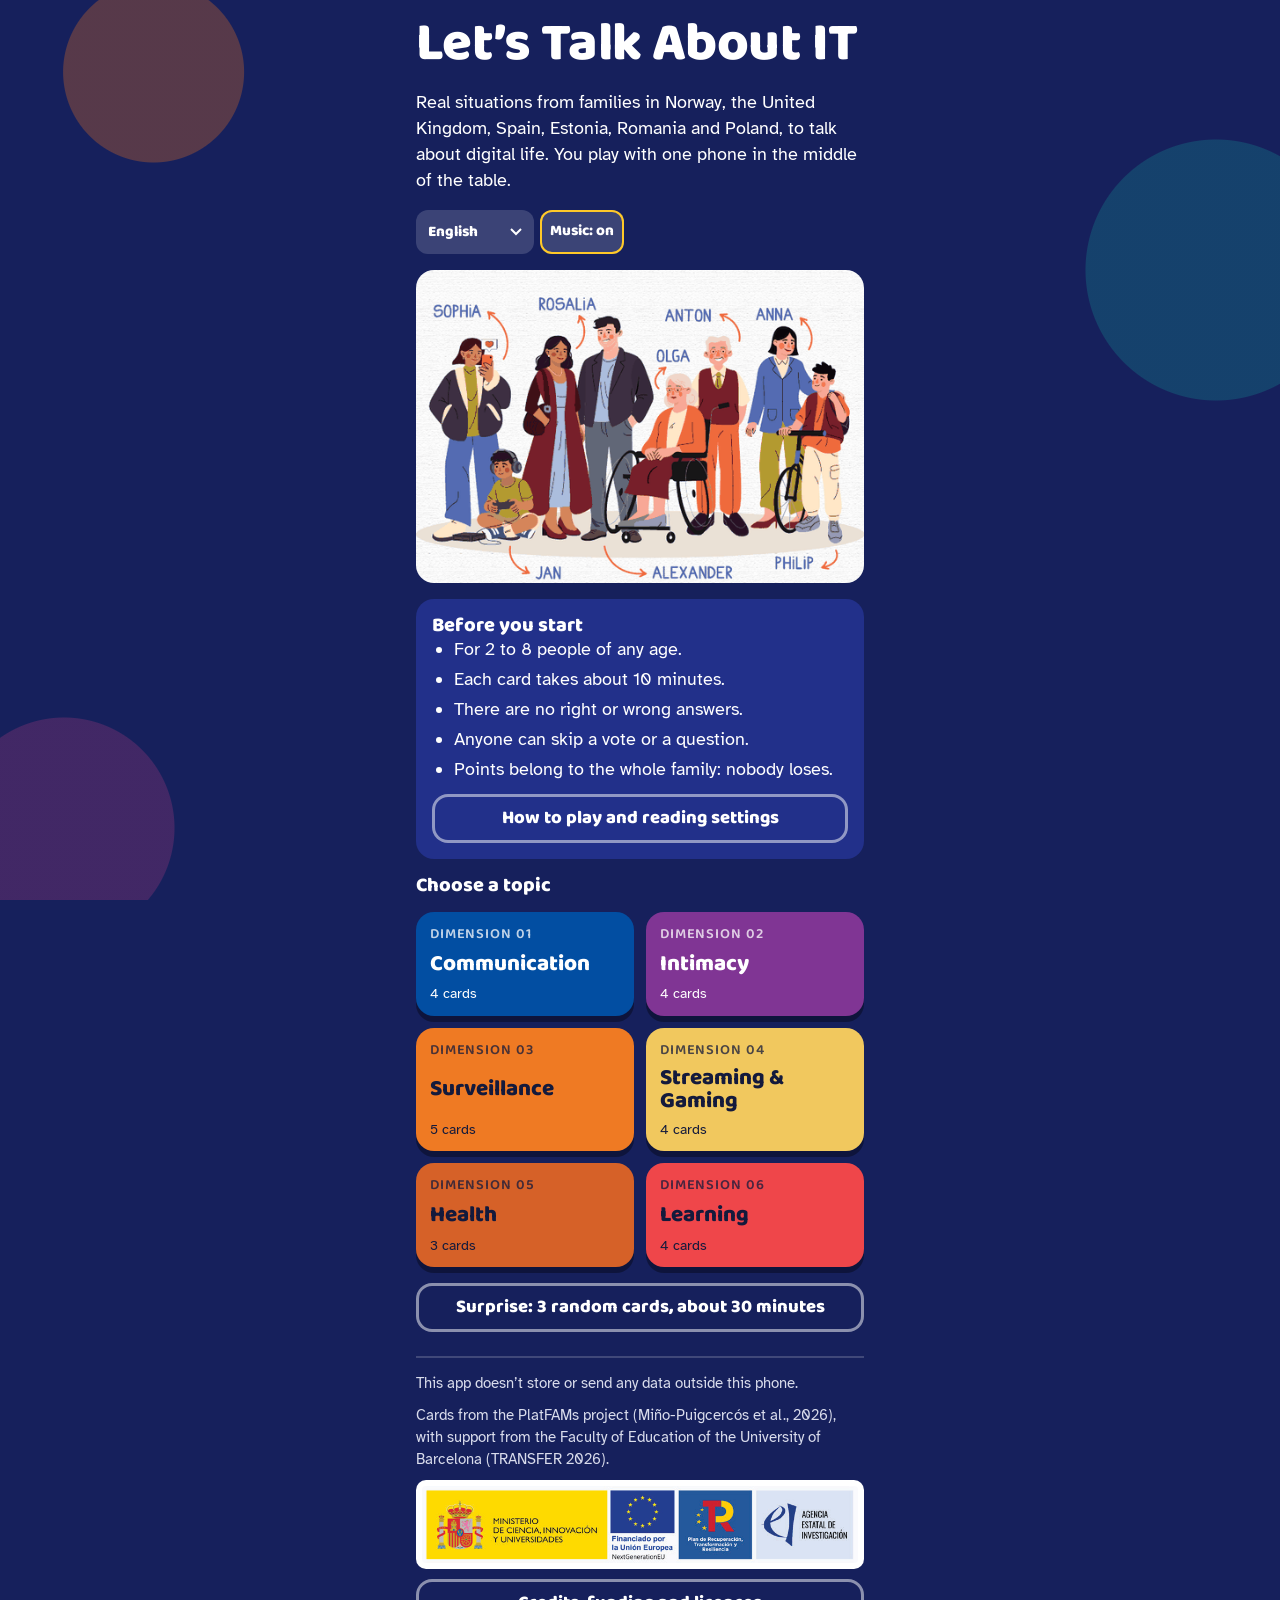
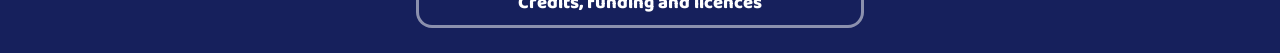
==== commit 798b8bdb: "Hablemos: agrega el inglés (Let's Talk About IT) Selector de tres idiomas (castellano, catalán, ingl" ====
--- a/cartastransfer/index.html
+++ b/cartastransfer/index.html
@@ -147,6 +147,10 @@
 h1:focus,h2:focus{outline:none}
 label{display:block}
 .instalar{box-shadow:inset 0 0 0 3px var(--amarillo)}
+.lg select{font-family:var(--display);font-weight:800;font-size:.95rem;min-height:44px;padding:8px 34px 8px 12px;border-radius:12px;border:0;color:#fff;cursor:pointer;-webkit-appearance:none;appearance:none;
+  background:rgba(255,255,255,.16) url("data:image/svg+xml,%3Csvg xmlns='http://www.w3.org/2000/svg' viewBox='0 0 12 8'%3E%3Cpath d='M1 1l5 5 5-5' fill='none' stroke='%23fff' stroke-width='2'/%3E%3C/svg%3E") no-repeat right 12px center/12px 8px}
+.lg select:focus-visible{outline:4px solid var(--amarillo);outline-offset:3px}
+.lg select option{color:#141A3C;background:#fff}
 .botones{display:flex;gap:6px;flex-wrap:wrap;align-items:center}
 .pie-inicio{display:flex;flex-direction:column;gap:10px;margin-top:8px;padding-top:14px;border-top:2px solid rgba(255,255,255,.18)}
 img.logos{display:block;width:100%;height:auto;background:#fff;border-radius:10px;padding:6px}
@@ -173,7 +177,7 @@
    SPDX-License-Identifier: GPL-3.0-or-later
    Textos e ilustraciones de las cartas: Miño-Puigcercós et al. (2026), CC BY-NC-SA 4.0. */
 "use strict";
-/* ---------- Contenido: las seis áreas del mazo (castellano; el catalán va en CA, más abajo) ----------
+/* ---------- Contenido: las seis áreas del mazo (castellano; el catalán va en CA y el inglés en EN, más abajo) ----------
    Situaciones, preguntas e ilustraciones: texto literal e imágenes del mazo "Tarjetas familiares
    conversacionales de PlatFAMs: Hablemos" (CC BY-NC-SA 4.0; diseño de Sarc Estudio Creativo).
    Los títulos y las votaciones ("titulo", "vota", "ops") son un añadido de esta app. */
@@ -830,6 +834,525 @@
 ]
 }
 };
+const NOMEN={"Carmen": "Sophia", "Teresa": "Rosalía", "Luis": "Alexander", "Antonio": "Anton", "Ana": "Anna", "Olga": "Olga", "Juan": "Jan", "Felipe": "Philip"};
+/* Textos en inglés: situaciones y preguntas literales de "PlatFAMs Conversational Family Cards: Let’s Talk About IT"
+   (Zenodo, CC BY 4.0). Títulos y votaciones: traducción de los añadidos de la app. */
+const EN={
+"6 y 7": {
+"n": "",
+"titulo": "Three phones on the sofa",
+"sit": "Sophia, mum Rosalía and dad Alexander are sat on the sofa in the living room, each spending time on their phone.\nSophia’s friend just found out that some of her friends have a group chat without her, now Sophia is consoling her over text. Mum Rosalía is frustrated that she has been added to another birthday party group chat. She can’t attend it and wonders whether she can leave the group chat immediately. Dad Alexander just heard about an upcoming school disco, and wonders whether he should put it on the chat for the immediate family, or the one with grandparents too.",
+"vota": "You get added to a group chat you’re not interested in. What do you do?",
+"ops": [
+"I leave right away",
+"I mute it and stay",
+"I say so, then leave",
+"I stay out of politeness"
+],
+"pregs": [
+"What is the purpose of having different chats?",
+"If you were added into lots of different chats, would it frustrate you or do you prefer to be included?",
+"How do you feel when the family is on their phones in a shared space?"
+],
+"quien": [
+"Carmen",
+"Teresa",
+"Luis"
+]
+},
+"8 y 9": {
+"n": "",
+"titulo": "The weekly video call",
+"sit": "Anna has an idea for the whole family to have a half an hour video call every Monday. She suggests a new video call app, which has lots of cool background features. This is best for her son, Philip, as he can get bored in long calls. Grandad Anton spends an hour trying to work out how to log into the calling app and feels embarrassed that he can’t get it working. He doesn’t want to ask for the family to help him, because he knows that they can get frustrated.",
+"vota": "If you were Anton, what would you do?",
+"ops": [
+"Ask for help even if it’s hard",
+"Keep trying on my own",
+"Suggest a phone call instead",
+"Skip the video call"
+],
+"pregs": [
+"How do you feel about regular calls with the whole family?",
+"Do you like experimenting with new platforms?",
+"Is it easy to ask other people when we find technology difficult?",
+"In this situation, how can the family compromise?"
+],
+"quien": [
+"Antonio",
+"Ana",
+"Felipe"
+]
+},
+"10 y 11": {
+"n": "",
+"titulo": "Grandma Olga’s dance",
+"sit": "Grandma Olga shows off some embarrassing dance moves in the kitchen. The family is visiting, everyone is laughing with her, and some family members are filming. Father Alexander later shares his video on his social media, expressing how much he loved his family. Mother Rosalía has seen the post and feels unsure of how Grandma Olga would feel if she could access social media.",
+"vota": "Before posting the video, Alexander should…",
+"ops": [
+"Ask Olga’s permission",
+"Send it only to the family chat",
+"Post it: it’s a lovely memory",
+"Not post it"
+],
+"pregs": [
+"How do you share information about important relationships in your life?",
+"Do you share funny things about the family online? Is intention important?",
+"Does it matter which platform he used to share the video?",
+"How would you feel if you saw a similar video of someone else’s family?"
+],
+"quien": [
+"Teresa",
+"Luis",
+"Olga"
+]
+},
+"12 y 13": {
+"n": "",
+"titulo": "Sophia wins the league",
+"sit": "Sophia’s basketball team has just finished top of the league, and even though she knows everyone is either at work or busy, she still wants to tell the family right away. She texts her father that she’s got exciting news to tell him.\nShe sees that he’s read the message straight away, and after a few minutes he reacts a thumbs up to it. She sends a message to her aunt, and although she can see that her aunt is online, she does not respond straight away. She also messages her grandparents. Her grandfather calls immediately, but Sophia doesn’t really want to talk to him and wishes he messaged instead. She feels a bit deflated.",
+"vota": "Good news: how do you prefer to share it?",
+"ops": [
+"By message",
+"By phone call",
+"In person",
+"It depends who to"
+],
+"pregs": [
+"Do you look to see when people have seen messages, or are online? Why/Why not?",
+"How do you communicate when you are busy?",
+"How do you like to share big news?",
+"How would you react if you were Sophia?"
+],
+"quien": [
+"Carmen"
+]
+},
+"15 y 16": {
+"n": "",
+"titulo": "Sophia’s exam results",
+"sit": "Sophia has just aced her exams. Feeling proud, she posts a celebratory photo on Instagram with the caption “Finally did it!”.\nHer grandmother Olga, who isn’t on social media, hears the news from a neighbour who saw the post. Later that evening, Olga asks: “Why didn’t you tell me first?” Sophia looks guilty but also defensive: “I wanted to share it quickly… everyone posts things online.”\nSophia’s mum, Rosalía, tries to calm things down but doesn’t know whose side she should be on.",
+"vota": "Who is more right?",
+"ops": [
+"Olga",
+"Sophia",
+"Both",
+"Neither: it was a misunderstanding"
+],
+"pregs": [
+"How do you prefer to hear important news from others in the family?",
+"How do you prefer to share your own news?",
+"What kinds of news would you like to share with each other privately before posting?",
+"What might help people in our family to feel more included in the future?"
+],
+"quien": [
+"Carmen",
+"Teresa",
+"Olga"
+]
+},
+"17 y 18": {
+"n": "",
+"titulo": "The interrupted dinner",
+"sit": "At the Fernandez family dinner, the table is full of chatter. Jan and Granddad Anton are laughing as they play a quick quiz game with Alexa. Dad Alexander sits nearby and tries to tell everyone a funny story from work. Meanwhile, Mum Rosalía glances down repeatedly at her phone as work messages keep popping up. She tries to listen in, but the group moves on without her.\nDad Alexander eventually stops mid-story, unsure who is paying attention. Rosalía feels pulled in different directions: wanting to join in, but also feeling pressure to respond to work. Jan and grandad stop the game a bit disappointed.",
+"vota": "At our meals, technology should be…",
+"ops": [
+"Off the table",
+"Only for emergencies",
+"Allowed if we use it together",
+"No rules"
+],
+"pregs": [
+"What helps each of you feel included during shared time like meals?",
+"When does a message feel important enough to answer straight away?",
+"What kinds of digital interruptions feel fine to you, and which ones feel disruptive?",
+"Would you enjoy having any shared mealtime rules and why? If yes, what might they look like?"
+],
+"quien": [
+"Teresa",
+"Luis",
+"Antonio",
+"Juan"
+]
+},
+"19 y 20": {
+"n": "",
+"titulo": "The meeting by video call",
+"sit": "Jan goes to his parent-teacher meeting with Granddad Anton, while his dad Alexander joins by video call from work. The connection keeps freezing, and Alexander misses parts of the conversation. Jan is glad he tried to be there, but also wishes he could talk to his dad in the same room like other families.",
+"vota": "Joining an important moment by video call is…",
+"ops": [
+"Being there",
+"Better than nothing",
+"Not the same",
+"It depends on the moment"
+],
+"pregs": [
+"What does “being present” mean to each of you during important moments?",
+"When does joining by video feel good enough, and when does it feel disappointing?",
+"If someone can only join remotely, what could help make that feel more connected?",
+"How do you each want to be supported during big school or family events?"
+],
+"quien": [
+"Luis",
+"Antonio",
+"Juan"
+]
+},
+"21 y 22": {
+"n": "",
+"titulo": "After the argument",
+"sit": "After a disagreement about chores, sixteen-year-old Sophia heads straight to her room and lies on her bed, scrolling through videos instead of doing what she was asked. Her mum Rosalía, feels frustrated - she wants the chores done, but she also wonders if pushing her right now will make things worse.\nShe stands at the doorway, unsure whether to give her a bit of space or insist she gets started. Grandma Olga, listening from the living room, quietly wonders whether the screen is helping Sophia unwind or keeping her from talking about what’s really bothering her. She wonders if she should message her to make sure she is OK.",
+"vota": "After an argument, what do you need?",
+"ops": [
+"Space",
+"To talk to someone",
+"Some distraction",
+"Someone to come and find me"
+],
+"pregs": [
+"What do each of you need after an argument — space, talking, distraction, something else?",
+"When does going on a device help you calm down? When does it feel unhelpful or lonely?",
+"How can you let others know when you need time alone?",
+"How would you like someone to check in with you after a disagreement?"
+],
+"quien": [
+"Carmen",
+"Teresa",
+"Olga"
+]
+},
+"24 y 25": {
+"n": "",
+"titulo": "Sophia’s party",
+"sit": "Sophia is 16 years old and she went to a party. She agreed to come home at 23h, but she hasn’t returned yet. Rosalía, her mother, is concerned and she is considering using an app that tracks location to see where Sophia is.",
+"vota": "If you were Rosalía, what would you do?",
+"ops": [
+"Install the app without telling her",
+"Ask Sophia first",
+"Call her and wait",
+"Trust her and do nothing"
+],
+"pregs": [
+"How do you think Sophia would feel if her mum decided to track her location?",
+"Have you ever talked about the possibility of using geolocation apps to know where other family members are?",
+"If you know where each of you are all the time, does that mean the platform owners know as well? If so, how does that make you feel?",
+"As a family, would you like to have an agreement about using these apps?"
+],
+"quien": [
+"Carmen",
+"Teresa"
+]
+},
+"26 y 27": {
+"n": "",
+"titulo": "Philip goes out with friends",
+"sit": "Philip is 11 years old. Philip’s grandmother wants to track him through an app on his phone when Philip goes outside while he is visiting his grandmother. Philip does not want his grandmother to track him.",
+"vota": "Who do you agree with more?",
+"ops": [
+"His grandmother",
+"Philip",
+"A bit of both",
+"It depends where he goes"
+],
+"pregs": [
+"Why do you think Philip’s grandmother wants to track him?",
+"Why do you think Philip does not want to be tracked?",
+"What do you think Philip feels when he is being tracked?"
+],
+"quien": [
+"Felipe"
+]
+},
+"28 y 29": {
+"n": "",
+"titulo": "The account the school requires",
+"sit": "Alexander is doing everything he can to avoid using Google, but his son’s school has required his 8-year-old son Jan to create a Google account in order to use Google Classroom.",
+"vota": "If you were Alexander, what would you do?",
+"ops": [
+"Create the account and move on",
+"Talk to the school first",
+"Ask for an alternative",
+"Team up with other families"
+],
+"pregs": [
+"Why do you think Alexander doesn’t want to use Google?",
+"Should schools be allowed to require minors to create accounts with corporations like Google?",
+"What possibilities are for parents to do something about this?"
+],
+"quien": [
+"Luis",
+"Juan"
+]
+},
+"30 y 31": {
+"n": "",
+"titulo": "The playground alert",
+"sit": "Alexander has defined a circle on the map of a geolocation app on his phone, which sends him an alarm if his son Jan leaves the playground in the park nearby.\nAlexander thinks this is very practical, because he can do other things in the house while Jan is playing in the park. He uses the app because it is safer for Jan.",
+"vota": "To you, the alert on the map is…",
+"ops": [
+"Care",
+"Control",
+"Both",
+"It depends on whether Jan knows"
+],
+"pregs": [
+"What do you think changes in Alexander and Jan’s relationship due to the use of the geolocation platform?",
+"What would you do in this situation?"
+],
+"quien": [
+"Luis",
+"Juan"
+]
+},
+"32 y 33": {
+"n": "",
+"titulo": "Where is Grandma Olga?",
+"sit": "Grandma Olga has Alzheimer’s, and her two children, Alexander and Anna, want to keep her tracked 24/7 using Google Maps, but Alexander prefers not to use geolocation.",
+"vota": "Who should decide?",
+"ops": [
+"Olga",
+"Alexander and Anna",
+"The whole family together",
+"Whoever looks after her every day"
+],
+"pregs": [
+"Why do you think Alexander doesn’t want to use geolocation?",
+"Who should make the decision in this situation, if Grandma Olga is unable to do so?"
+],
+"quien": [
+"Luis",
+"Ana",
+"Olga"
+]
+},
+"35 y 36": {
+"n": "",
+"titulo": "Film, video or conversation?",
+"sit": "In the afternoon, Grandfather Anton was looking after his youngest grandson, Jan. When Jan’s father Alexander comes home from work, Anton suggests that the three of them watch a film from his youth, which he recently managed to find in a streaming platform’s library.\nHowever, Jan would prefer that they watch a new video from his favourite YouTuber together. Alexander, on the other hand, argues that since they so rarely have the chance to spend an evening together, it would be more valuable to talk.",
+"vota": "What would you choose for that evening?",
+"ops": [
+"The old film",
+"The YouTuber’s video",
+"Talking",
+"A bit of everything"
+],
+"pregs": [
+"Why do you think Alexander prefers talking over watching something together? Why might grandfather care about watching an old film? And what might make the grandson want to watch his favourite YouTuber with his dad and grandfather?",
+"How could they reach an agreement on how to spend time together?",
+"What is important for your own family when you spend time together?"
+],
+"quien": [
+"Luis",
+"Antonio",
+"Juan"
+]
+},
+"37 y 38": {
+"n": "",
+"titulo": "Console or board game",
+"sit": "A family decides to play games together on a Wednesday after school. Philip suggests they play a multiplayer game on the Nintendo in the living room. His mother Anna believes they should play a boardgame and proposes that that’s better for them.",
+"vota": "To play as a family, what do you prefer?",
+"ops": [
+"Video game",
+"Board game",
+"Both, taking turns",
+"Whoever didn’t choose last time picks"
+],
+"pregs": [
+"Games can be both digital and non-digital. Is one better than the other when it comes to family spending time together?"
+],
+"quien": [
+"Ana",
+"Felipe"
+]
+},
+"39 y 40": {
+"n": "",
+"titulo": "Anna’s YouTube account",
+"sit": "A few years ago, when Philip wanted to watch YouTube videos about his favourite game, his mother, Anna, allowed him to use her account on the platform.\nHowever, now she is starting to get annoyed that the platform, instead of suggesting her favourite yoga channels, recommends videos similar to those subscribed to by her son. She is considering letting her 11-year-old create his own YouTube account. What are the advantages and disadvantages of this solution?",
+"vota": "Children’s and teenagers’ access to video platforms should be…",
+"ops": [
+"Prohibited",
+"Regulated",
+"Allowed",
+"It depends on age"
+],
+"pregs": [
+"Which option is safer? Which is more convenient? Why?",
+"What are the advantages (aside from safety issues) and disadvantages of the mother seeing the channels her son subscribes to?",
+"What are the advantages (apart from more personalised recommendations) and disadvantages of allowing the son to create his own YouTube account?",
+"In your opinion, what should the regulations look like regarding allowing teenagers to create their own accounts on platforms like YouTube? Should it be prohibited or allowed?"
+],
+"quien": [
+"Ana",
+"Felipe"
+]
+},
+"41 y 42": {
+"n": "",
+"titulo": "Music in the car",
+"sit": "Alexander, Rosalia, Sophia and Jan are driving on holiday. Sophia connects her Spotify account to the car speakers and plays rap music. Her mother likes it too, but Alexander and Jan can’t stand it.\nThe women suggest that father and son put on headphones and listen to their favourite music or podcasts instead.",
+"vota": "Who should choose the music in the car?",
+"ops": [
+"The driver",
+"One song each",
+"We vote together",
+"Everyone with their own headphones"
+],
+"pregs": [
+"Do you think this is a good solution? What advantages and disadvantages do you see in it?",
+"What other solution could this family come up with?",
+"Who do you think should decide what to listen to in the car, and how?",
+"What could help your family find a good solution if you found yourselves in a similar situation?"
+],
+"quien": [
+"Carmen",
+"Teresa",
+"Luis",
+"Juan"
+]
+},
+"44 y 45": {
+"n": "",
+"titulo": "Sophia’s health account",
+"sit": "Sophia has turned 16 years old, and is now automatically assigned the responsibility for her own health in the governmental health platform. This means her parents no longer have access to her health data.\nSophia would like her parents to continue to have access and have the opportunity to book doctor’s appointments for her.\nHer mum Rosalía, however, believes Sophia should do so herself now that the platform has mandated that she should be in charge herself.",
+"vota": "Who should book Sophia’s medical appointments?",
+"ops": [
+"Sophia on her own",
+"Her parents, as before",
+"Sophia, with help at first",
+"Whatever Sophia decides"
+],
+"pregs": [
+"Family members’ wishes and what platforms suggest families should do, don’t necessarily align. How can your family deal with this?",
+"How can the above situation be related to an 11-year-old who wants Snapchat before they are old enough?"
+],
+"quien": [
+"Carmen",
+"Teresa"
+]
+},
+"46 y 47": {
+"n": "",
+"titulo": "Following each other on the fitness app",
+"sit": "Both Anton (grandfather), Alexander (father), and Sophia (daughter) use a fitness platform that allows them to share fitness-related activities.\nAlexander and Sophia follow each other on the platform, allowing them to share information about how fast they have run certain routes etc. Alexander and Sophia want to follow Anton and have him follow them, but Anton prefers not to follow nor be followed by the younger generations in the family.",
+"vota": "Would you like your family to see your exercise data?",
+"ops": [
+"Yes, it motivates me",
+"Only some data",
+"No, it’s mine",
+"Only if I can see theirs"
+],
+"pregs": [
+"What can be the advantages of following each other on fitness platforms?",
+"Why might Anton not want to follow or be followed by his son and granddaughter?"
+],
+"quien": [
+"Carmen",
+"Luis",
+"Antonio"
+]
+},
+"48 y 49": {
+"n": "",
+"titulo": "The chat to care for Olga",
+"sit": "When Olga started to show symptoms of Alzheimer’s, the family wanted to create a group chat to discuss how to best help her and who should help her how and when.\nThe family, however, are struggling to decide which platform they should use for this.",
+"vota": "Where would you share family health information?",
+"ops": [
+"In our usual chat",
+"In a more private app",
+"By phone or in person",
+"In a notebook at home"
+],
+"pregs": [
+"Which platform might be ideal for sharing health-related information, and which platforms should the family avoid using?"
+],
+"quien": [
+"Olga"
+]
+},
+"51 y 52": {
+"n": "",
+"titulo": "Olga calls Anna again",
+"sit": "Anna has a mother named Olga. Olga does not like that so many things have become technological, because she does not feel that she can master them.\nOlga will often call Anna to have her help her do things like log into her bank, set up her phone or order a doctor’s appointment. Anna is a part time single mother. In addition, Anna works a fulltime job. Sometimes Anna gets annoyed when her mother calls for help.",
+"vota": "Who should help Olga with technology?",
+"ops": [
+"Anna, she’s her daughter",
+"The whole family, taking turns",
+"Another trusted person",
+"A local workshop or service"
+],
+"pregs": [
+"What do you think Olga is feeling when she calls Anna?",
+"How do you think it feels for Olga that so many things have become technological?",
+"Why do you think Anna sometimes gets annoyed when Olga calls her for help?",
+"Who should help Olga navigate all the technology she has to deal with?"
+],
+"quien": [
+"Ana",
+"Olga"
+]
+},
+"53 y 54": {
+"n": "",
+"titulo": "Philip’s first phone",
+"sit": "Until now Philip has been using the family tablet, but now that he has turned 11 he is asking for a mobile phone, so that his parents cannot see what he watches on YouTube.",
+"vota": "What do you think of Philip’s request?",
+"ops": [
+"Yes to the phone",
+"A phone, with parental controls",
+"Not yet",
+"Talk it through and set rules"
+],
+"pregs": [
+"What do you think about Philip’s proposal?",
+"What can be done so that Philip has privacy when browsing the internet, but the family can still support him?"
+],
+"quien": [
+"Felipe"
+]
+},
+"55 y 56": {
+"n": "",
+"titulo": "The recycling homework",
+"sit": "Philip is doing homework at home. He’s studying recycling and wildlife conservation. His teacher used an app to facilitate communication between school and family. She asked parents to identify the recycling practices at home during a week.",
+"vota": "Apps for communicating with school…",
+"ops": [
+"Help a lot",
+"Help, but there are too many",
+"I’d rather talk in person",
+"It depends what data they ask for"
+],
+"pregs": [
+"What do you think of these kinds of practices that suppose a collaboration between school and family?",
+"How can families support school?",
+"Are you using digital platforms to communicate with school? What do you think about that? What’s the main strengths and limitations according to your experience?"
+],
+"quien": [
+"Felipe"
+]
+},
+"57 y 58": {
+"n": "",
+"titulo": "English on the tablet",
+"sit": "The Fernandez family bought a tablet recently. The father, Alexander, discovered a digital platform linked to language and literacy educational content. They are very interested in learning English, and decided to use it with his daughter Sophia. They really enjoyed learning together.",
+"vota": "Who should choose the apps for learning?",
+"ops": [
+"The adults",
+"Whoever is going to use it",
+"The whole family",
+"The school"
+],
+"pregs": [
+"What do you think about Sophia’s decision?",
+"Have you ever used digital platforms to learn things together in the family?"
+],
+"quien": [
+"Carmen",
+"Luis"
+]
+}
+};
+const AREA_EN={com:["Dimension 01","Communication"],int:["Dimension 02","Intimacy"],vig:["Dimension 03","Surveillance"],str:["Dimension 04","Streaming & Gaming"],sal:["Dimension 05","Health"],apr:["Dimension 06","Learning"]};
 const AREA_CA={com:["Joc 01","Comunicació"],int:["Joc 02","Intimitat"],vig:["Joc 03","Vigilància"],str:["Joc 04","Estríming i jocs"],sal:["Joc 05","Salut"],apr:["Joc 06","Aprenentatge"]};
 const FORMAS=[
  '<svg viewBox="0 0 40 40"><path fill="#141A3C" d="M20 2l5.3 11.4 12.3 1.5-9.1 8.5 2.4 12.2L20 29.5 9.1 35.6l2.4-12.2-9.1-8.5 12.3-1.5z"/></svg>',
@@ -841,18 +1364,19 @@
 const FORMS_URL="";
 const PASO_DE={situacion:1,pase:2,voto:2,resultado:2,pregunta:3,acuerdo:4};
 
-/* ---------- Idioma: castellano (es) o catalán (ca) ---------- */
+/* ---------- Idioma: castellano (es), catalán (ca) o inglés (en) ---------- */
 let LG="es";
-try{const g=localStorage.getItem(K_LG);LG=g==="ca"||g==="es"?g:((navigator.language||"").toLowerCase().startsWith("ca")?"ca":"es")}catch(e){LG=(navigator.language||"").toLowerCase().startsWith("ca")?"ca":"es"}
-const L=(es,ca)=>LG==="ca"?ca:es;
-const nom=p=>LG==="ca"?NOMCA[p]:p;
-const anom=a=>L(a.nombre,AREA_CA[a.id][1]);
-const ajuego=a=>L(a.juego,AREA_CA[a.id][0]);
-const cc=c=>LG==="ca"?Object.assign({},c,CA[c.n]):c;
-const PASOS=()=>L(["Leer","Votar","Conversar","Acordar"],["Llegir","Votar","Conversar","Acordar"]);
-const SUGERIDOS=()=>L(["Mamá","Papá","Abuela","Abuelo"],["Mare","Pare","Àvia","Avi"]);
-const MED={dist:["Opiniones distintas","Opinions diferents"],ac:["Familia con acuerdo","Família amb acord"],area:["Área completa","Àrea completa"],mazo:["Mazo completo","Joc complet"],mesa:["Mesa conversadora","Taula conversadora"]};
-function idioma(){document.documentElement.lang=LG;document.title=L("Hablemos: cartas conversacionales","Parlem-ne: cartes conversacionals")}
+function idiomaEquipo(){const n=(navigator.language||"es").toLowerCase();return n.startsWith("ca")?"ca":/^(es|gl|eu)/.test(n)?"es":"en"}
+try{const g=localStorage.getItem(K_LG);LG=["es","ca","en"].includes(g)?g:idiomaEquipo()}catch(e){LG=idiomaEquipo()}
+const L=(es,ca,en)=>LG==="ca"?ca:LG==="en"?en:es;
+const nom=p=>LG==="ca"?NOMCA[p]:LG==="en"?NOMEN[p]:p;
+const anom=a=>L(a.nombre,AREA_CA[a.id][1],AREA_EN[a.id][1]);
+const ajuego=a=>L(a.juego,AREA_CA[a.id][0],AREA_EN[a.id][0]);
+const cc=c=>LG==="ca"?Object.assign({},c,CA[c.n]):LG==="en"?Object.assign({},c,EN[c.n]):c;
+const PASOS=()=>L(["Leer","Votar","Conversar","Acordar"],["Llegir","Votar","Conversar","Acordar"],["Read", "Vote", "Talk", "Agree"]);
+const SUGERIDOS=()=>L(["Mamá","Papá","Abuela","Abuelo"],["Mare","Pare","Àvia","Avi"],["Mum", "Dad", "Grandma", "Grandad"]);
+const MED={dist:["Opiniones distintas","Opinions diferents","Different views"],ac:["Familia con acuerdo","Família amb acord","Family agreement"],area:["Área completa","Àrea completa","Topic complete"],mazo:["Mazo completo","Joc complet","Full deck"],mesa:["Mesa conversadora","Taula conversadora","Talkative table"]};
+function idioma(){document.documentElement.lang=LG;document.title=L("Hablemos: cartas conversacionales","Parlem-ne: cartes conversacionals","Let’s Talk About IT: conversation cards")}
 
 /* ---------- Estado ---------- */
 let S={pantalla:"inicio",jug:[],modo:"",orden:[],i:0,votos:[],q:0,empieza:"",prem:{},pts:0,acuerdos:[],medallas:[],reg:[],tipoAc:"no"};
@@ -941,21 +1465,21 @@
     if(!mus.reloj)mus.reloj=setInterval(compas,100);
   }catch(e){}
 }
-function botonMusica(){return '<button class="mini" data-a="musica" aria-pressed="'+A.musica+'" aria-label="'+L("Música de fondo","Música de fons")+'">'+L("Música: ","Música: ")+(A.musica?L("sí","sí"):L("no","no"))+'</button>'}
-function botonIdioma(){return LG==="ca"
-  ?'<button class="mini" data-a="idioma" lang="es" aria-label="Cambiar a castellano">Castellano</button>'
-  :'<button class="mini" data-a="idioma" lang="ca" aria-label="Canviar a català">Català</button>'}
+function botonMusica(){return '<button class="mini" data-a="musica" aria-pressed="'+A.musica+'" aria-label="'+L("Música de fondo","Música de fons","Background music")+'">'+L("Música: ","Música: ","Music: ")+(A.musica?L("sí","sí","on"):L("no","no","off"))+'</button>'}
+const IDIOMAS=[["es","Castellano"],["ca","Català"],["en","English"]];
+function botonIdioma(){ /* selector de idioma: el nombre de cada idioma va en ese idioma */
+  return '<label class="lg"><span class="sr">Idioma / Language</span><select data-lg aria-label="Idioma · Llengua · Language">'+IDIOMAS.map(([v,t])=>'<option value="'+v+'" lang="'+v+'"'+(v===LG?" selected":"")+'>'+t+'</option>').join("")+'</select></label>'}
 function calla(){hablando=false;if(puedeHablar){try{speechSynthesis.cancel()}catch(e){}}}
 function habla(t,b){
-  const oir=L("Escuchar","Escoltar");
+  const oir=L("Escuchar","Escoltar","Listen");
   if(hablando){calla();musica();b.textContent=oir;return}
-  try{const u=new SpeechSynthesisUtterance(t);u.lang=L("es-ES","ca-ES");u.rate=.92;
+  try{const u=new SpeechSynthesisUtterance(t);u.lang=L("es-ES","ca-ES","en-GB");u.rate=.92;
     const v=speechSynthesis.getVoices().find(x=>x.lang&&x.lang.toLowerCase().startsWith(LG));if(v)u.voice=v;
     u.onend=u.onerror=()=>{hablando=false;musica();if(b.isConnected)b.textContent=oir};
-    speechSynthesis.cancel();speechSynthesis.speak(u);hablando=true;musica();b.textContent=L("Detener la lectura","Atura la lectura")}catch(e){b.textContent=L("Este teléfono no puede leer en voz alta","Aquest telèfon no pot llegir en veu alta")}
+    speechSynthesis.cancel();speechSynthesis.speak(u);hablando=true;musica();b.textContent=L("Detener la lectura","Atura la lectura","Stop reading")}catch(e){b.textContent=L("Este teléfono no puede leer en voz alta","Aquest telèfon no pot llegir en veu alta","This phone can’t read aloud")}
 }
 function ir(p){S.pantalla=p;clearInterval(tick);calla();pinta(true);window.scrollTo(0,0)}
-function premio(k,v,msg){S.prem[k]=v;S.pts=Object.values(S.prem).reduce((a,b)=>a+b,0);if(v&&msg)voz.textContent=msg+" "+L("La familia lleva ","La família porta ")+S.pts+L(" puntos."," punts.")}
+function premio(k,v,msg){S.prem[k]=v;S.pts=Object.values(S.prem).reduce((a,b)=>a+b,0);if(v&&msg)voz.textContent=msg+" "+L("La familia lleva ","La família porta ","The family has ")+S.pts+L(" puntos."," punts."," points.")}
 function medalla(m){if(!S.medallas.includes(m))S.medallas.push(m)}
 const par=()=>S.orden[S.i];
 const area=()=>AREAS[par()[0]];
@@ -964,14 +1488,14 @@
 function hayAtras(){return S.pantalla!=="situacion"||S.i===0}
 function barra(){
   const n=PASO_DE[S.pantalla],P=PASOS();
-  return '<nav class="top" aria-label="'+L("Navegación de la partida","Navegació de la partida")+'">'+(hayAtras()?'<button class="mini" data-a="atras">← '+L("Atrás","Enrere")+'</button>':'')
-  +'<button class="mini" data-a="inicio">'+L("Inicio","Inici")+'</button><button class="mini" data-a="ayuda">'+L("Ayuda","Ajuda")+'</button>'
-  +'<div class="puntos" aria-label="'+L("Puntos de la familia: ","Punts de la família: ")+S.pts+'">'+S.pts+' '+L("pts","punts")+'</div></nav>'
-  +'<div class="fila-etq"><p class="paso"><b>'+L("Carta ","Carta ")+(S.i+1)+L(" de "," de ")+S.orden.length+'</b> · '+L("Paso ","Pas ")+n+L(" de 4: "," de 4: ")+P[n-1]+'</p><span class="botones">'+botonIdioma()+botonMusica()+'</span></div>'
+  return '<nav class="top" aria-label="'+L("Navegación de la partida","Navegació de la partida","Game navigation")+'">'+(hayAtras()?'<button class="mini" data-a="atras">← '+L("Atrás","Enrere","Back")+'</button>':'')
+  +'<button class="mini" data-a="inicio">'+L("Inicio","Inici","Home")+'</button><button class="mini" data-a="ayuda">'+L("Ayuda","Ajuda","Help")+'</button>'
+  +'<div class="puntos" aria-label="'+L("Puntos de la familia: ","Punts de la família: ","Family points: ")+S.pts+'">'+S.pts+' '+L("pts","punts","pts")+'</div></nav>'
+  +'<div class="fila-etq"><p class="paso"><b>'+L("Carta ","Carta ","Card ")+(S.i+1)+L(" de "," de "," of ")+S.orden.length+'</b> · '+L("Paso ","Pas ","Step ")+n+L(" de 4: "," de 4: "," of 4: ")+P[n-1]+'</p><span class="botones">'+botonIdioma()+botonMusica()+'</span></div>'
   +'<div class="pasos" aria-hidden="true">'+P.map((_,k)=>'<i class="'+(k<n-1?"ya":k===n-1?"ok":"")+'"></i>').join("")+'</div>';
 }
-function escuchar(){return puedeHablar?'<button class="mini osc" data-a="escucha">'+L("Escuchar","Escoltar")+'</button>':''}
-function personas(c){return '<ul class="gente" aria-label="'+L("Personas que aparecen en esta situación","Persones que apareixen en aquesta situació")+'">'+c.quien.map(p=>'<li class="pers"><b aria-hidden="true" style="background:'+FAMILIA[p][1]+'">'+nom(p)[0]+'</b>'+nom(p)+'</li>').join("")+'</ul>'}
+function escuchar(){return puedeHablar?'<button class="mini osc" data-a="escucha">'+L("Escuchar","Escoltar","Listen")+'</button>':''}
+function personas(c){return '<ul class="gente" aria-label="'+L("Personas que aparecen en esta situación","Persones que apareixen en aquesta situació","People in this situation")+'">'+c.quien.map(p=>'<li class="pers"><b aria-hidden="true" style="background:'+FAMILIA[p][1]+'">'+nom(p)[0]+'</b>'+nom(p)+'</li>').join("")+'</ul>'}
 function comoSeJuega(){
   return L('<ol class="guia"><li><b>Lean.</b> Alguien lee la situación en voz alta, o tocan “Escuchar”. Miren juntos la ilustración.</li>'
   +'<li><b>Voten.</b> Cada persona elige una respuesta en secreto y pasa el teléfono. Quien no quiera votar, pasa.</li>'
@@ -980,118 +1504,137 @@
   '<ol class="guia"><li><b>Llegiu.</b> Algú llegeix la situació en veu alta, o toqueu “Escoltar”. Mireu junts la il·lustració.</li>'
   +'<li><b>Voteu.</b> Cada persona tria una resposta en secret i passa el telèfon. Qui no vulgui votar, passa.</li>'
   +'<li><b>Converseu.</b> L’app tria qui comença a cada pregunta. Després opina la resta.</li>'
-  +'<li><b>Acordeu.</b> Si de la conversa en surt un acord per a casa, l’anoteu o el deixeu de paraula.</li></ol>');
+  +'<li><b>Acordeu.</b> Si de la conversa en surt un acord per a casa, l’anoteu o el deixeu de paraula.</li></ol>',"<ol class=\"guia\"><li><b>Read.</b> Someone reads the situation aloud, or tap “Listen”. Look at the picture together.</li><li><b>Vote.</b> Each person picks an answer in secret and passes the phone on. Anyone who doesn’t want to vote can skip.</li><li><b>Talk.</b> The app picks who starts each question. Then everyone else shares their view.</li><li><b>Agree.</b> If the conversation leads to an agreement for home, write it down or just agree out loud.</li></ol>");
 }
 const ALT_LOGOS=()=>L("Logos de financiación: Ministerio de Ciencia, Innovación y Universidades; Financiado por la Unión Europea, NextGenerationEU; Plan de Recuperación, Transformación y Resiliencia; Agencia Estatal de Investigación",
-  "Logotips de finançament: Ministeri de Ciència, Innovació i Universitats; Finançat per la Unió Europea, NextGenerationEU; Pla de Recuperació, Transformació i Resiliència; Agència Estatal d’Investigació");
+  "Logotips de finançament: Ministeri de Ciència, Innovació i Universitats; Finançat per la Unió Europea, NextGenerationEU; Pla de Recuperació, Transformació i Resiliència; Agència Estatal d’Investigació","Funding logos: Spanish Ministry of Science, Innovation and Universities; Funded by the European Union, NextGenerationEU; Recovery, Transformation and Resilience Plan; State Research Agency");
 
 /* ---------- Pantallas ---------- */
 const V={
  inicio(){
   const ac=lee(K_AC),hechas=lee(K_AR);
-  return '<div class="cuerpo"><h1 tabindex="-1">'+L("Hablemos","Parlem-ne")+'</h1><p>'+L("Situaciones reales de familias de Noruega, Reino Unido, España, Estonia, Rumanía y Polonia para conversar sobre la vida digital. Se juega con un solo teléfono al centro de la mesa.",
-    "Situacions reals de famílies de Noruega, el Regne Unit, Espanya, Estònia, Romania i Polònia per conversar sobre la vida digital. Es juga amb un sol telèfon al mig de la taula.")+'</p><div class="botones">'+botonIdioma()+botonMusica()+'</div>'
-  +'<img class="fam" src="'+L("img/familia.png","img/familia_ca.png")+'" alt="'+L("La familia Fernández, protagonista de las cartas: Carmen, Teresa, Antonio, Ana, Olga, Juan, Luis y Felipe","La família Fernández, protagonista de les cartes: Júlia, Rosalía, Anton, Anna, Olga, Jan, Arnau i Felip")+'">'
-  +'<div class="panel"><h2 class="sub">'+L("Antes de empezar","Abans de començar")+'</h2>'+L('<ul class="simple"><li>Para 2 a 8 personas de cualquier edad.</li><li>Cada carta toma unos 10 minutos.</li><li>No hay respuestas correctas o incorrectas.</li><li>Se puede pasar cualquier voto o pregunta.</li><li>Los puntos son de toda la familia: nadie pierde.</li></ul>',
-    '<ul class="simple"><li>Per a 2 a 8 persones de qualsevol edat.</li><li>Cada carta dura uns 10 minuts.</li><li>No hi ha respostes correctes o incorrectes.</li><li>Es pot passar qualsevol vot o pregunta.</li><li>Els punts són de tota la família: ningú no perd.</li></ul>')
-  +'<button class="btn sec" data-a="ayuda" style="margin-top:12px">'+L("Cómo se juega y ajustes de lectura","Com es juga i ajustos de lectura")+'</button></div>'
-  +(INST.tipo?'<div class="panel instalar"><h2 class="sub">'+L("Instálala en este computador","Instal·la-la en aquest ordinador")+'</h2><p>'+L("Queda como una aplicación más de tu Mac o Windows, con su propio ícono y ventana. Funciona sin conexión.","Queda com una aplicació més del teu Mac o Windows, amb la seva icona i finestra. Funciona sense connexió.")+'</p><button class="btn" data-a="instalar" style="margin-top:12px">'+L("Instalar la app","Instal·lar l’app")+'</button><p class="nota" id="aviso-instalar" role="status"></p></div>':'')
-  +'<h2 class="sub">'+L("Elijan un área","Trieu una àrea")+(hechas.length?' · '+hechas.length+L(" de 6 jugadas"," de 6 jugades"):'')+'</h2>'
-  +'<div class="areas">'+AREAS.map((a,k)=>'<button class="area" style="background:'+a.color+';color:'+a.tinta+'" data-a="area" data-k="'+k+'"><span class="j">'+ajuego(a)+'</span><span class="n">'+anom(a)+'</span><span class="c">'+a.cartas.length+L(" cartas"," cartes")+(hechas.includes(a.id)?L(" · ya jugada"," · ja jugada"):'')+'</span>'+(hechas.includes(a.id)?'<span class="hecho" aria-hidden="true">✓</span>':'')+'</button>').join("")+'</div>'
-  +'<button class="btn sec" data-a="sorpresa">'+L("Sorpresa: 3 cartas al azar, unos 30 minutos","Sorpresa: 3 cartes a l’atzar, uns 30 minuts")+'</button>'
-  +(ac.length?'<div class="panel"><h2 class="sub">'+L("Nuestros acuerdos","Els nostres acords")+'</h2><ul class="lista" style="margin-top:8px">'+ac.map(a=>'<li>'+esc(a)+'</li>').join("")+'</ul></div>':'')
-  +'<footer class="pie-inicio"><p class="nota">'+L("Esta app no guarda ni envía datos fuera de este teléfono.","Aquesta app no desa ni envia dades fora d’aquest telèfon.")+'</p>'
-  +'<p class="nota">'+L("Cartas del proyecto PlatFAMs (Miño-Puigcercós et al., 2026), con apoyo de la Facultat d’Educació de la Universitat de Barcelona (TRANSFER 2026).","Cartes del projecte PlatFAMs (Miño-Puigcercós et al., 2026), amb el suport de la Facultat d’Educació de la Universitat de Barcelona (TRANSFER 2026).")+'</p>'
+  return '<div class="cuerpo"><h1 tabindex="-1">'+L("Hablemos","Parlem-ne","Let’s Talk About IT")+'</h1><p>'+L("Situaciones reales de familias de Noruega, Reino Unido, España, Estonia, Rumanía y Polonia para conversar sobre la vida digital. Se juega con un solo teléfono al centro de la mesa.",
+    "Situacions reals de famílies de Noruega, el Regne Unit, Espanya, Estònia, Romania i Polònia per conversar sobre la vida digital. Es juga amb un sol telèfon al mig de la taula.","Real situations from families in Norway, the United Kingdom, Spain, Estonia, Romania and Poland, to talk about digital life. You play with one phone in the middle of the table.")+'</p><div class="botones">'+botonIdioma()+botonMusica()+'</div>'
+  +'<img class="fam" src="'+L("img/familia.png","img/familia_ca.png","img/familia_en.png")+'" alt="'+L("La familia Fernández, protagonista de las cartas: Carmen, Teresa, Antonio, Ana, Olga, Juan, Luis y Felipe","La família Fernández, protagonista de les cartes: Júlia, Rosalía, Anton, Anna, Olga, Jan, Arnau i Felip","The Fernandez family, the characters on the cards: Sophia, Rosalía, Anton, Anna, Olga, Jan, Alexander and Philip")+'">'
+  +'<div class="panel"><h2 class="sub">'+L("Antes de empezar","Abans de començar","Before you start")+'</h2>'+L('<ul class="simple"><li>Para 2 a 8 personas de cualquier edad.</li><li>Cada carta toma unos 10 minutos.</li><li>No hay respuestas correctas o incorrectas.</li><li>Se puede pasar cualquier voto o pregunta.</li><li>Los puntos son de toda la familia: nadie pierde.</li></ul>',
+    '<ul class="simple"><li>Per a 2 a 8 persones de qualsevol edat.</li><li>Cada carta dura uns 10 minuts.</li><li>No hi ha respostes correctes o incorrectes.</li><li>Es pot passar qualsevol vot o pregunta.</li><li>Els punts són de tota la família: ningú no perd.</li></ul>',"<ul class=\"simple\"><li>For 2 to 8 people of any age.</li><li>Each card takes about 10 minutes.</li><li>There are no right or wrong answers.</li><li>Anyone can skip a vote or a question.</li><li>Points belong to the whole family: nobody loses.</li></ul>")
+  +'<button class="btn sec" data-a="ayuda" style="margin-top:12px">'+L("Cómo se juega y ajustes de lectura","Com es juga i ajustos de lectura","How to play and reading settings")+'</button></div>'
+  +(INST.tipo?'<div class="panel instalar"><h2 class="sub">'+L("Instálala en este computador","Instal·la-la en aquest ordinador","Install it on this computer")+'</h2><p>'+L("Queda como una aplicación más de tu Mac o Windows, con su propio ícono y ventana. Funciona sin conexión.","Queda com una aplicació més del teu Mac o Windows, amb la seva icona i finestra. Funciona sense connexió.","It becomes an app on your Mac or Windows computer, with its own icon and window. It works offline.")+'</p><button class="btn" data-a="instalar" style="margin-top:12px">'+L("Instalar la app","Instal·lar l’app","Install the app")+'</button><p class="nota" id="aviso-instalar" role="status"></p></div>':'')
+  +'<h2 class="sub">'+L("Elijan un área","Trieu una àrea","Choose a topic")+(hechas.length?' · '+hechas.length+L(" de 6 jugadas"," de 6 jugades"," of 6 played"):'')+'</h2>'
+  +'<div class="areas">'+AREAS.map((a,k)=>'<button class="area" style="background:'+a.color+';color:'+a.tinta+'" data-a="area" data-k="'+k+'"><span class="j">'+ajuego(a)+'</span><span class="n">'+anom(a)+'</span><span class="c">'+a.cartas.length+L(" cartas"," cartes"," cards")+(hechas.includes(a.id)?L(" · ya jugada"," · ja jugada"," · played"):'')+'</span>'+(hechas.includes(a.id)?'<span class="hecho" aria-hidden="true">✓</span>':'')+'</button>').join("")+'</div>'
+  +'<button class="btn sec" data-a="sorpresa">'+L("Sorpresa: 3 cartas al azar, unos 30 minutos","Sorpresa: 3 cartes a l’atzar, uns 30 minuts","Surprise: 3 random cards, about 30 minutes")+'</button>'
+  +(ac.length?'<div class="panel"><h2 class="sub">'+L("Nuestros acuerdos","Els nostres acords","Our agreements")+'</h2><ul class="lista" style="margin-top:8px">'+ac.map(a=>'<li>'+esc(a)+'</li>').join("")+'</ul></div>':'')
+  +'<footer class="pie-inicio"><p class="nota">'+L("Esta app no guarda ni envía datos fuera de este teléfono.","Aquesta app no desa ni envia dades fora d’aquest telèfon.","This app doesn’t store or send any data outside this phone.")+'</p>'
+  +'<p class="nota">'+L("Cartas del proyecto PlatFAMs (Miño-Puigcercós et al., 2026), con apoyo de la Facultat d’Educació de la Universitat de Barcelona (TRANSFER 2026).","Cartes del projecte PlatFAMs (Miño-Puigcercós et al., 2026), amb el suport de la Facultat d’Educació de la Universitat de Barcelona (TRANSFER 2026).","Cards from the PlatFAMs project (Miño-Puigcercós et al., 2026), with support from the Faculty of Education of the University of Barcelona (TRANSFER 2026).")+'</p>'
   +'<img class="logos" src="img/financiacion.png" alt="'+ALT_LOGOS()+'">'
-  +'<button class="btn sec" data-a="creditos">'+L("Créditos, financiación y licencias","Crèdits, finançament i llicències")+'</button></footer></div>';
+  +'<button class="btn sec" data-a="creditos">'+L("Créditos, financiación y licencias","Crèdits, finançament i llicències","Credits, funding and licences")+'</button></footer></div>';
  },
  jugadores(){
   const libres=SUGERIDOS().filter(n=>!S.jug.includes(n));
-  return '<nav class="top" aria-label="'+L("Navegación","Navegació")+'"><button class="mini" data-a="otra">← '+L("Volver a las áreas","Tornar a les àrees")+'</button><button class="mini" data-a="ayuda">'+L("Ayuda","Ajuda")+'</button>'+botonIdioma()+botonMusica()+'</nav>'
-  +'<div class="cuerpo"><div><span class="etq">'+(S.modo==="mix"?L("Sorpresa","Sorpresa"):ajuego(area())+' · '+anom(area()))+'</span></div><h2 tabindex="-1">'+L("¿Quiénes juegan?","Qui hi juga?")+'</h2>'
-  +'<p>'+L("Anoten a cada persona, de 2 a 8. Pueden escribir un nombre y tocar “Sumar”, o tocar uno de la lista. Para quitar a alguien, toquen su nombre.","Apunteu cada persona, de 2 a 8. Podeu escriure un nom i tocar “Afegir”, o tocar-ne un de la llista. Per treure algú, toqueu el seu nom.")+'</p>'
-  +'<div class="chips" role="group" aria-label="'+L("Personas anotadas","Persones apuntades")+'">'+(S.jug.length?S.jug.map((j,k)=>'<button class="chip" data-a="quita" data-k="'+k+'" aria-label="'+L("Quitar a ","Treure ")+esc(j)+'">'+esc(j)+'<span class="x" aria-hidden="true">✕</span></button>').join(""):'<span class="nota">'+L("Todavía no hay nadie anotado.","Encara no hi ha ningú apuntat.")+'</span>')+'</div>'
-  +'<form class="fila" id="f-nombre"><label class="sr" for="nombre">'+L("Nombre de quien juega","Nom de qui juga")+'</label><input type="text" id="nombre" maxlength="14" placeholder="'+L("Nombre","Nom")+'" autocomplete="off"><button class="btn" type="submit">'+L("Sumar","Afegir")+'</button></form>'
-  +(libres.length&&S.jug.length<8?'<div class="chips" role="group" aria-label="'+L("Nombres sugeridos","Noms suggerits")+'">'+libres.map(n=>'<button class="chip mas" data-a="pon" data-n="'+n+'">+ '+n+'</button>').join("")+'</div>':'')
-  +'<div class="pie">'+(S.jug.length<2?'<p class="nota centro">'+(S.jug.length===1?L("Falta anotar al menos 1 persona para empezar.","Falta apuntar almenys 1 persona per començar."):L("Falta anotar al menos 2 personas para empezar.","Falta apuntar almenys 2 persones per començar."))+'</p>':'')
-  +'<button class="btn" data-a="partir"'+(S.jug.length<2?" disabled":"")+'>'+L("Sacar la primera carta","Treure la primera carta")+'</button></div></div>';
+  return '<nav class="top" aria-label="'+L("Navegación","Navegació","Navigation")+'"><button class="mini" data-a="otra">← '+L("Volver a las áreas","Tornar a les àrees","Back to topics")+'</button><button class="mini" data-a="ayuda">'+L("Ayuda","Ajuda","Help")+'</button>'+botonIdioma()+botonMusica()+'</nav>'
+  +'<div class="cuerpo"><div><span class="etq">'+(S.modo==="mix"?L("Sorpresa","Sorpresa","Surprise"):ajuego(area())+' · '+anom(area()))+'</span></div><h2 tabindex="-1">'+L("¿Quiénes juegan?","Qui hi juga?","Who’s playing?")+'</h2>'
+  +'<p>'+L("Anoten a cada persona, de 2 a 8. Pueden escribir un nombre y tocar “Sumar”, o tocar uno de la lista. Para quitar a alguien, toquen su nombre.","Apunteu cada persona, de 2 a 8. Podeu escriure un nom i tocar “Afegir”, o tocar-ne un de la llista. Per treure algú, toqueu el seu nom.","Add each player, from 2 to 8. Type a name and tap “Add”, or tap one from the list. To remove someone, tap their name.")+'</p>'
+  +'<div class="chips" role="group" aria-label="'+L("Personas anotadas","Persones apuntades","Players added")+'">'+(S.jug.length?S.jug.map((j,k)=>'<button class="chip" data-a="quita" data-k="'+k+'" aria-label="'+L("Quitar a ","Treure ","Remove ")+esc(j)+'">'+esc(j)+'<span class="x" aria-hidden="true">✕</span></button>').join(""):'<span class="nota">'+L("Todavía no hay nadie anotado.","Encara no hi ha ningú apuntat.","No one has been added yet.")+'</span>')+'</div>'
+  +'<form class="fila" id="f-nombre"><label class="sr" for="nombre">'+L("Nombre de quien juega","Nom de qui juga","Player’s name")+'</label><input type="text" id="nombre" maxlength="14" placeholder="'+L("Nombre","Nom","Name")+'" autocomplete="off"><button class="btn" type="submit">'+L("Sumar","Afegir","Add")+'</button></form>'
+  +(libres.length&&S.jug.length<8?'<div class="chips" role="group" aria-label="'+L("Nombres sugeridos","Noms suggerits","Suggested names")+'">'+libres.map(n=>'<button class="chip mas" data-a="pon" data-n="'+n+'">+ '+n+'</button>').join("")+'</div>':'')
+  +'<div class="pie">'+(S.jug.length<2?'<p class="nota centro">'+(S.jug.length===1?L("Falta anotar al menos 1 persona para empezar.","Falta apuntar almenys 1 persona per començar.","Add at least 1 more person to start."):L("Falta anotar al menos 2 personas para empezar.","Falta apuntar almenys 2 persones per començar.","Add at least 2 people to start."))+'</p>':'')
+  +'<button class="btn" data-a="partir"'+(S.jug.length<2?" disabled":"")+'>'+L("Sacar la primera carta","Treure la primera carta","Draw the first card")+'</button></div></div>';
  },
  situacion(){
   const c=carta();
-  return barra()+'<div class="cuerpo"><article class="carta"><div class="fila-etq"><span class="etq">'+L("Situación","Situació")+'</span>'+escuchar()+'</div><h2 tabindex="-1">'+c.titulo+'</h2>'
-  +'<img class="ilu" src="'+c.img+'" alt="'+L("Ilustración de la carta: ","Il·lustració de la carta: ")+esc(c.titulo)+'">'
+  return barra()+'<div class="cuerpo"><article class="carta"><div class="fila-etq"><span class="etq">'+L("Situación","Situació","Situation")+'</span>'+escuchar()+'</div><h2 tabindex="-1">'+c.titulo+'</h2>'
+  +'<img class="ilu" src="'+c.img+'" alt="'+L("Ilustración de la carta: ","Il·lustració de la carta: ","Card illustration: ")+esc(c.titulo)+'">'
   +'<p class="sit">'+c.sit.split("\n").join('</p><p class="sit">')+'</p>'+personas(c)
-  +'<span class="num">'+L("Cartas ","Cartes ")+c.n+' · '+anom(area())+'</span></article>'
-  +'<p class="centro">'+L("Léanla en voz alta y miren la ilustración. Cuando todos la entiendan, pasen a votar.","Llegiu-la en veu alta i mireu la il·lustració. Quan tothom l’entengui, passeu a votar.")+'</p>'
-  +'<div class="pie"><button class="btn" data-a="avotar">'+L("Ahora votamos","Ara votem")+'</button><button class="btn sec" data-a="saltavoto">'+L("Saltar la votación e ir a las preguntas","Saltar la votació i anar a les preguntes")+'</button></div></div>';
+  +'<span class="num">'+(c.n?L("Cartas ","Cartes ","Cards ")+c.n+' · ':'')+anom(area())+'</span></article>'
+  +'<p class="centro">'+L("Léanla en voz alta y miren la ilustración. Cuando todos la entiendan, pasen a votar.","Llegiu-la en veu alta i mireu la il·lustració. Quan tothom l’entengui, passeu a votar.","Read it aloud and look at the picture. When everyone has understood it, move on to the vote.")+'</p>'
+  +'<div class="pie"><button class="btn" data-a="avotar">'+L("Ahora votamos","Ara votem","Time to vote")+'</button><button class="btn sec" data-a="saltavoto">'+L("Saltar la votación e ir a las preguntas","Saltar la votació i anar a les preguntes","Skip the vote and go to the questions")+'</button></div></div>';
  },
  pase(){
   const j=esc(S.jug[S.votos.length]);
-  return barra()+'<div class="cuerpo centro" style="justify-content:center"><p>'+L("Voto ","Vot ")+(S.votos.length+1)+L(" de "," de ")+S.jug.length+'</p><h2 tabindex="-1">'+L("Pásenle el teléfono a ","Passeu el telèfon a ")+'<span class="turno">'+j+'</span></h2><p>'
-  +L("El voto es secreto: que nadie más mire la pantalla. Si "+j+" necesita ayuda para leer, que elija a alguien de confianza.","El vot és secret: que ningú més no miri la pantalla. Si "+j+" necessita ajuda per llegir, que triï algú de confiança.")+'</p>'
-  +'<div class="pie"><button class="btn" data-a="veo">'+L("Soy "+j+", quiero votar","Soc "+j+", vull votar")+'</button></div></div>';
+  return barra()+'<div class="cuerpo centro" style="justify-content:center"><p>'+L("Voto ","Vot ","Vote ")+(S.votos.length+1)+L(" de "," de "," of ")+S.jug.length+'</p><h2 tabindex="-1">'+L("Pásenle el teléfono a ","Passeu el telèfon a ","Pass the phone to ")+'<span class="turno">'+j+'</span></h2><p>'
+  +L("El voto es secreto: que nadie más mire la pantalla. Si "+j+" necesita ayuda para leer, que elija a alguien de confianza.","El vot és secret: que ningú més no miri la pantalla. Si "+j+" necessita ajuda per llegir, que triï algú de confiança.","The vote is secret: nobody else should look at the screen. If "+j+" needs help reading, they can pick someone they trust.")+'</p>'
+  +'<div class="pie"><button class="btn" data-a="veo">'+L("Soy "+j+", quiero votar","Soc "+j+", vull votar","I’m "+j+", I want to vote")+'</button></div></div>';
  },
  voto(){
   const c=carta();
-  return barra()+'<div class="cuerpo"><div class="fila-etq"><p class="nota">'+L("Vota ","Vota ")+esc(S.jug[S.votos.length])+'</p>'+escuchar()+'</div><h2 class="preg" tabindex="-1">'+c.vota+'</h2>'
+  return barra()+'<div class="cuerpo"><div class="fila-etq"><p class="nota">'+L("Vota ","Vota ","Voting: ")+esc(S.jug[S.votos.length])+'</p>'+escuchar()+'</div><h2 class="preg" tabindex="-1">'+c.vota+'</h2>'
   +'<div class="opc">'+c.ops.map((o,k)=>'<button class="op c'+k+'" data-a="vota" data-k="'+k+'"><span aria-hidden="true">'+FORMAS[k]+'</span><span>'+o+'</span></button>').join("")+'</div>'
-  +'<p class="nota centro">'+L("No hay respuestas correctas. Toquen una opción.","No hi ha respostes correctes. Toqueu una opció.")+'</p><div class="pie"><button class="btn sec" data-a="novota">'+L("Prefiero no votar esta vez","Prefereixo no votar aquesta vegada")+'</button></div></div>';
+  +'<p class="nota centro">'+L("No hay respuestas correctas. Toquen una opción.","No hi ha respostes correctes. Toqueu una opció.","There are no right answers. Tap an option.")+'</p><div class="pie"><button class="btn sec" data-a="novota">'+L("Prefiero no votar esta vez","Prefereixo no votar aquesta vegada","I’d rather not vote this time")+'</button></div></div>';
  },
  resultado(){
   const c=carta(),dist=new Set(validos()).size,sin=S.jug.filter((_,x)=>S.votos[x]<0);
   const filas=c.ops.map((o,k)=>{const q=S.jug.filter((_,x)=>S.votos[x]===k);
-    return '<li class="r c'+k+(q.length?"":" cero")+'" style="animation-delay:'+(k*.12)+'s"><span class="t"><span aria-hidden="true" class="fm">'+FORMAS[k]+'</span>'+o+'</span><span class="q">'+(q.length?q.map(n=>'<span>'+esc(n)+'</span>').join(""):'<span>'+L("Sin votos","Sense vots")+'</span>')+'</span></li>'}).join("");
-  const premio=dist>1?'<div class="premio">'+L("+200 por pensar distinto","+200 per pensar diferent")+'<small>'+L("Hay "+dist+" opiniones en la mesa. De ahí sale la conversación.","Hi ha "+dist+" opinions a la taula. D’aquí surt la conversa.")+'</small></div>'
-    :'<div class="premio">'+L("+100 por coincidir","+100 per coincidir")+'<small>'+L("Votaron lo mismo. ¿Por las mismas razones?","Heu votat el mateix. Per les mateixes raons?")+'</small></div>';
-  return barra()+'<div class="cuerpo"><h2 tabindex="-1">'+L("Así votó la familia","Així ha votat la família")+'</h2><p>'+c.vota+'</p><ul class="res">'+filas+'</ul>'
-  +(sin.length?'<p class="nota">'+L("No votaron esta vez: ","No han votat aquesta vegada: ")+sin.map(esc).join(", ")+'.</p>':'')+premio
-  +'<div class="pie"><button class="btn" data-a="apregs">'+L("Conversar las preguntas","Conversar les preguntes")+'</button></div></div>';
+    return '<li class="r c'+k+(q.length?"":" cero")+'" style="animation-delay:'+(k*.12)+'s"><span class="t"><span aria-hidden="true" class="fm">'+FORMAS[k]+'</span>'+o+'</span><span class="q">'+(q.length?q.map(n=>'<span>'+esc(n)+'</span>').join(""):'<span>'+L("Sin votos","Sense vots","No votes")+'</span>')+'</span></li>'}).join("");
+  const premio=dist>1?'<div class="premio">'+L("+200 por pensar distinto","+200 per pensar diferent","+200 for thinking differently")+'<small>'+L("Hay "+dist+" opiniones en la mesa. De ahí sale la conversación.","Hi ha "+dist+" opinions a la taula. D’aquí surt la conversa.","There are "+dist+" different views at the table. That’s where the conversation starts.")+'</small></div>'
+    :'<div class="premio">'+L("+100 por coincidir","+100 per coincidir","+100 for agreeing")+'<small>'+L("Votaron lo mismo. ¿Por las mismas razones?","Heu votat el mateix. Per les mateixes raons?","You all voted the same. For the same reasons?")+'</small></div>';
+  return barra()+'<div class="cuerpo"><h2 tabindex="-1">'+L("Así votó la familia","Així ha votat la família","How the family voted")+'</h2><p>'+c.vota+'</p><ul class="res">'+filas+'</ul>'
+  +(sin.length?'<p class="nota">'+L("No votaron esta vez: ","No han votat aquesta vegada: ","Didn’t vote this time: ")+sin.map(esc).join(", ")+'.</p>':'')+premio
+  +'<div class="pie"><button class="btn" data-a="apregs">'+L("Conversar las preguntas","Conversar les preguntes","Talk about the questions")+'</button></div></div>';
  },
  pregunta(){
   const c=carta(),p=c.pregs[S.q];
-  return barra()+'<div class="cuerpo"><article class="carta conq"><div class="fila-etq"><span class="etq">'+L("Pregunta ","Pregunta ")+(S.q+1)+L(" de "," de ")+c.pregs.length+'</span>'+escuchar()+'</div>'
+  return barra()+'<div class="cuerpo"><article class="carta conq"><div class="fila-etq"><span class="etq">'+L("Pregunta ","Pregunta ","Question ")+(S.q+1)+L(" de "," de "," of ")+c.pregs.length+'</span>'+escuchar()+'</div>'
   +'<h2 class="preg'+(p.length>150?" larga":"")+'" tabindex="-1">'+p+'</h2>'+(A.tiempo?'<div class="reloj" aria-hidden="true"><i></i></div>':'')
-  +(c.imgq?'<img class="ilu" src="'+c.imgq+'" alt="'+L("Ilustración de la carta de preguntas: ","Il·lustració de la carta de preguntes: ")+esc(c.titulo)+'">':'')+'</article>'
-  +'<div class="centro"><p>'+L("Parte respondiendo","Comença responent")+'</p><p class="turno" id="ruleta" aria-live="polite">'+esc(S.empieza||"…")+'</p>'
-  +'<p class="nota">'+L("Después opina el resto, de a una persona. Se puede responder hablando, con un ejemplo o con un gesto.","Després opina la resta, d’una en una. Es pot respondre parlant, amb un exemple o amb un gest.")+'</p><button class="mini" data-a="otrapersona">'+L("Que parta otra persona","Que comenci una altra persona")+'</button></div>'
-  +'<div class="pie"><button class="btn" data-a="hablado">'+L("Ya lo conversamos (+100)","Ja ho hem parlat (+100)")+'</button><button class="btn sec" data-a="salta">'+L("Pasar esta pregunta","Passar aquesta pregunta")+'</button></div></div>';
+  +(c.imgq?'<img class="ilu" src="'+c.imgq+'" alt="'+L("Ilustración de la carta de preguntas: ","Il·lustració de la carta de preguntes: ","Question card illustration: ")+esc(c.titulo)+'">':'')+'</article>'
+  +'<div class="centro"><p>'+L("Parte respondiendo","Comença responent","Answering first")+'</p><p class="turno" id="ruleta" aria-live="polite">'+esc(S.empieza||"…")+'</p>'
+  +'<p class="nota">'+L("Después opina el resto, de a una persona. Se puede responder hablando, con un ejemplo o con un gesto.","Després opina la resta, d’una en una. Es pot respondre parlant, amb un exemple o amb un gest.","Then everyone else, one at a time. You can answer by talking, with an example or with a gesture.")+'</p><button class="mini" data-a="otrapersona">'+L("Que parta otra persona","Que comenci una altra persona","Let someone else start")+'</button></div>'
+  +'<div class="pie"><button class="btn" data-a="hablado">'+L("Ya lo conversamos (+100)","Ja ho hem parlat (+100)","We’ve talked about it (+100)")+'</button><button class="btn sec" data-a="salta">'+L("Pasar esta pregunta","Passar aquesta pregunta","Skip this question")+'</button></div></div>';
  },
  acuerdo(){
-  return barra()+'<div class="cuerpo"><h2 tabindex="-1">'+L("¿Quedamos en algo?","Ens posem d’acord en alguna cosa?")+'</h2><p>'+L("Un acuerdo es algo concreto que la familia decide hacer en la casa. Vale 300 puntos, escrito o de palabra. Si lo escriben, queda guardado solo en este teléfono.","Un acord és una cosa concreta que la família decideix fer a casa. Val 300 punts, escrit o de paraula. Si l’escriviu, queda desat només en aquest telèfon.")+'</p>'
-  +'<label for="txt-acuerdo"><b>'+L("Nuestro acuerdo","El nostre acord")+'</b> '+L("(opcional)","(opcional)")+'</label><textarea id="txt-acuerdo" maxlength="200" placeholder="'+L("Por ejemplo: pedimos permiso antes de subir una foto de otra persona","Per exemple: demanem permís abans de penjar una foto d’una altra persona")+'"></textarea><p class="nota" id="aviso-acuerdo" role="status"></p>'
-  +'<div class="pie"><button class="btn" data-a="acuerda">'+L("Guardar el acuerdo escrito","Desar l’acord escrit")+'</button><button class="btn sec" data-a="depalabra">'+L("Lo acordamos de palabra","Ho acordem de paraula")+'</button><button class="btn sec" data-a="sinacuerdo">'+L("Hoy no hay acuerdo, y está bien","Avui no hi ha acord, i està bé")+'</button></div></div>';
+  return barra()+'<div class="cuerpo"><h2 tabindex="-1">'+L("¿Quedamos en algo?","Ens posem d’acord en alguna cosa?","Did you agree on anything?")+'</h2><p>'+L("Un acuerdo es algo concreto que la familia decide hacer en la casa. Vale 300 puntos, escrito o de palabra. Si lo escriben, queda guardado solo en este teléfono.","Un acord és una cosa concreta que la família decideix fer a casa. Val 300 punts, escrit o de paraula. Si l’escriviu, queda desat només en aquest telèfon.","An agreement is something specific the family decides to do at home. It’s worth 300 points, written down or agreed out loud. If you write it, it’s saved only on this phone.")+'</p>'
+  +'<label for="txt-acuerdo"><b>'+L("Nuestro acuerdo","El nostre acord","Our agreement")+'</b> '+L("(opcional)","(opcional)","(optional)")+'</label><textarea id="txt-acuerdo" maxlength="200" placeholder="'+L("Por ejemplo: pedimos permiso antes de subir una foto de otra persona","Per exemple: demanem permís abans de penjar una foto d’una altra persona","For example: we ask before posting a photo of someone else")+'"></textarea><p class="nota" id="aviso-acuerdo" role="status"></p>'
+  +'<div class="pie"><button class="btn" data-a="acuerda">'+L("Guardar el acuerdo escrito","Desar l’acord escrit","Save the written agreement")+'</button><button class="btn sec" data-a="depalabra">'+L("Lo acordamos de palabra","Ho acordem de paraula","We agreed out loud")+'</button><button class="btn sec" data-a="sinacuerdo">'+L("Hoy no hay acuerdo, y está bien","Avui no hi ha acord, i està bé","No agreement today, and that’s fine")+'</button></div></div>';
  },
  final(){
-  const m=S.medallas.map(x=>'<li class="chip">'+(MED[x]?L(MED[x][0],MED[x][1]):esc(x))+'</li>').join("");
-  return '<div class="cuerpo centro"><div><span class="etq">'+(S.modo==="mix"?L("Sorpresa","Sorpresa"):anom(AREAS[S.orden[0][0]]))+L(" · terminado"," · acabat")+'</span></div><div class="botones" style="justify-content:center">'+botonIdioma()+'</div><h2 tabindex="-1">'+L("Puntos de la familia","Punts de la família")+'</h2><p class="grande" id="cuenta" aria-label="'+S.pts+L(" puntos"," punts")+'">0</p>'
-  +(m?'<ul class="chips" style="justify-content:center;list-style:none;padding:0" aria-label="'+L("Medallas","Medalles")+'">'+m+'</ul>':'')
-  +(S.acuerdos.length?'<div class="panel" style="text-align:left"><h2 class="sub">'+L("Acuerdos de hoy","Acords d’avui")+'</h2><ul class="lista" style="margin-top:8px">'+S.acuerdos.map(a=>'<li>'+esc(a)+'</li>').join("")+'</ul></div>'
-    :'<p>'+L("Hoy no quedaron acuerdos escritos. Conversar ya cuenta.","Avui no hi ha acords escrits. Conversar ja compta.")+'</p>')
-  +'<div class="panel" style="text-align:left"><h2 class="sub">'+L("Resumen de la partida","Resum de la partida")+'</h2><p class="nota">'+L("No incluye los nombres de quienes jugaron. Queda solo en este teléfono, salvo que ustedes lo copien y lo compartan.","No inclou els noms de qui ha jugat. Queda només en aquest telèfon, llevat que el copieu i el compartiu.")+'</p>'
-  +'<pre class="resumen" id="resumen" tabindex="0">'+esc(resumen())+'</pre><button class="btn sec" data-a="copia">'+L("Copiar el resumen","Copiar el resum")+'</button></div>'
-  +(FORMS_URL?'<div class="panel" style="text-align:left"><h2 class="sub">'+L("¿Nos cuentan cómo les fue?","Ens expliqueu com us ha anat?")+'</h2><p>'+L("Es voluntario. Un cuestionario breve de la Universitat de Barcelona, sin nombres, para mejorar el juego. Si quieren, copien el resumen y péguenlo en la primera pregunta.","És voluntari. Un qüestionari breu de la Universitat de Barcelona, sense noms, per millorar el joc. Si voleu, copieu el resum i enganxeu-lo a la primera pregunta.")+'</p>'
-    +'<a class="btn" style="margin-top:12px;text-align:center;text-decoration:none" href="'+FORMS_URL+'" target="_blank" rel="noopener">'+L("Abrir el cuestionario","Obrir el qüestionari")+'</a></div>':'')
-  +'<div class="pie"><button class="btn" data-a="otra">'+L("Volver al inicio y elegir otra área","Tornar a l’inici i triar una altra àrea")+'</button></div></div>';
+  const m=S.medallas.map(x=>'<li class="chip">'+(MED[x]?L(MED[x][0],MED[x][1],MED[x][2]):esc(x))+'</li>').join("");
+  return '<div class="cuerpo centro"><div><span class="etq">'+(S.modo==="mix"?L("Sorpresa","Sorpresa","Surprise"):anom(AREAS[S.orden[0][0]]))+L(" · terminado"," · acabat"," · finished")+'</span></div><div class="botones" style="justify-content:center">'+botonIdioma()+'</div><h2 tabindex="-1">'+L("Puntos de la familia","Punts de la família","Family points")+'</h2><p class="grande" id="cuenta" aria-label="'+S.pts+L(" puntos"," punts"," points")+'">0</p>'
+  +(m?'<ul class="chips" style="justify-content:center;list-style:none;padding:0" aria-label="'+L("Medallas","Medalles","Medals")+'">'+m+'</ul>':'')
+  +(S.acuerdos.length?'<div class="panel" style="text-align:left"><h2 class="sub">'+L("Acuerdos de hoy","Acords d’avui","Today’s agreements")+'</h2><ul class="lista" style="margin-top:8px">'+S.acuerdos.map(a=>'<li>'+esc(a)+'</li>').join("")+'</ul></div>'
+    :'<p>'+L("Hoy no quedaron acuerdos escritos. Conversar ya cuenta.","Avui no hi ha acords escrits. Conversar ja compta.","No written agreements today. Talking already counts.")+'</p>')
+  +'<div class="panel" style="text-align:left"><h2 class="sub">'+L("Resumen de la partida","Resum de la partida","Game summary")+'</h2><p class="nota">'+L("No incluye los nombres de quienes jugaron. Queda solo en este teléfono, salvo que ustedes lo copien y lo compartan.","No inclou els noms de qui ha jugat. Queda només en aquest telèfon, llevat que el copieu i el compartiu.","It doesn’t include the players’ names. It stays only on this phone unless you copy and share it.")+'</p>'
+  +'<pre class="resumen" id="resumen" tabindex="0">'+esc(resumen())+'</pre><button class="btn sec" data-a="copia">'+L("Copiar el resumen","Copiar el resum","Copy the summary")+'</button></div>'
+  +(FORMS_URL?'<div class="panel" style="text-align:left"><h2 class="sub">'+L("¿Nos cuentan cómo les fue?","Ens expliqueu com us ha anat?","Will you tell us how it went?")+'</h2><p>'+L("Es voluntario. Un cuestionario breve de la Universitat de Barcelona, sin nombres, para mejorar el juego. Si quieren, copien el resumen y péguenlo en la primera pregunta.","És voluntari. Un qüestionari breu de la Universitat de Barcelona, sense noms, per millorar el joc. Si voleu, copieu el resum i enganxeu-lo a la primera pregunta.","It’s optional. A short questionnaire from the University of Barcelona, with no names, to improve the game. If you like, copy the summary and paste it into the first question.")+'</p>'
+    +'<a class="btn" style="margin-top:12px;text-align:center;text-decoration:none" href="'+FORMS_URL+'" target="_blank" rel="noopener">'+L("Abrir el cuestionario","Obrir el qüestionari","Open the questionnaire")+'</a></div>':'')
+  +'<div class="pie"><button class="btn" data-a="otra">'+L("Volver al inicio y elegir otra área","Tornar a l’inici i triar una altra àrea","Back to the start to choose another topic")+'</button></div></div>';
  }
 };
 const AUTORIA="Raquel Miño-Puigcercós, Ola Erstad, Kristinn Hegna, Maja Nordtug, Victoria de Leon Born, Paula Lozano-Mulet, Mariya Stoilova, Bogumiła Mateja-Jaworska, Sonia Livingstone, Moisès Esteban-Guitart, Pau Jarne Soler, Marisa Lyons Longworth, Judith Jacovkis, Gustavo Herrera-Urízar, Carlota Rodríguez-Silva, Veronika Kalmus, Signe Opermann, Elisabeth Staksrud, Seffetullah Kuldas, Oana Negru-Subtirica, Pablo Rivera, Lluís Parcerisa, Sara Malo Cerrato, Antonio Membrive Ruiz, Mariana Largo, Andra Siibak, Jo Fosby Jaavall, Oana Benga, Maris Männiste, Kaidi Meus, Georgiana Susa-Erdogan, Ionut Mone, Flavia Medrea, Iulia Domocus, Xavier Giró Gràcia ";
 const D={
  ayuda(){
   const seg=(k,ops)=>'<div class="seg" role="group">'+ops.map((o,x)=>'<button data-a="aj" data-k="'+k+'" data-v="'+x+'" aria-pressed="'+(Number(A[k])===x)+'">'+o+'</button>').join("")+'</div>';
-  return '<h2 tabindex="-1">'+L("Cómo se juega","Com es juga")+'</h2>'+comoSeJuega()
-  +'<h3>'+L("Reglas de la mesa","Normes de la taula")+'</h3>'+L('<ul class="simple"><li>No hay respuestas correctas o incorrectas.</li><li>Se escucha sin interrumpir.</li><li>Nadie está obligado a responder: se puede pasar.</li><li>Los botones “Atrás” e “Inicio” están arriba en todas las pantallas.</li></ul>',
-    '<ul class="simple"><li>No hi ha respostes correctes o incorrectes.</li><li>S’escolta sense interrompre.</li><li>Ningú no està obligat a respondre: es pot passar.</li><li>Els botons “Enrere” i “Inici” són a dalt a totes les pantalles.</li></ul>')
-  +'<h3>'+L("Idioma","Idioma")+'</h3><div class="seg" role="group"><button data-a="idioma" data-v="es" lang="es" aria-pressed="'+(LG==="es")+'">Castellano</button><button data-a="idioma" data-v="ca" lang="ca" aria-pressed="'+(LG==="ca")+'">Català</button></div>'
-  +'<h3>'+L("Instalar en Mac o Windows","Instal·lar en Mac o Windows")+'</h3>'+L('<ul class="simple"><li>En Chrome o Edge: botón “Instalar” en la barra de direcciones, o en el menú, “Instalar Hablemos”.</li><li>En Safari (Mac): menú Archivo, “Añadir al Dock”.</li><li>En el teléfono: “Añadir a pantalla de inicio”.</li></ul>',
-    '<ul class="simple"><li>A Chrome o Edge: botó “Instal·lar” a la barra d’adreces, o al menú, “Instal·lar Hablemos”.</li><li>A Safari (Mac): menú Arxiu, “Afegeix al Dock”.</li><li>Al telèfon: “Afegeix a la pantalla d’inici”.</li></ul>')
-  +'<h3>'+L("Ajustes de lectura","Ajustos de lectura")+'</h3><p id="l-letra">'+L("Tamaño de la letra","Mida de la lletra")+'</p>'+seg("letra",L(["Normal","Grande","Muy grande"],["Normal","Gran","Molt gran"]))
-  +'<p>'+L("Barra de tiempo en las preguntas (dura un minuto y medio, y no quita puntos)","Barra de temps a les preguntes (dura un minut i mig, i no treu punts)")+'</p>'+seg("tiempo",L(["Sin barra","Con barra"],["Sense barra","Amb barra"]))
-  +'<p>'+L("Sonidos al tocar los botones y al sumar puntos","Sons en tocar els botons i en sumar punts")+'</p>'+seg("sonido",L(["Sin sonido","Con sonido"],["Sense so","Amb so"]))
-  +'<p>'+L("Música de fondo (una melodía para el inicio y otra para cada área; baja de volumen al conversar y se detiene con “Escuchar”)","Música de fons (una melodia per a l’inici i una altra per a cada àrea; baixa de volum quan converseu i s’atura amb “Escoltar”)")+'</p>'+seg("musica",L(["Sin música","Con música"],["Sense música","Amb música"]))
-  +(puedeHablar?'<p class="nota">'+L("El botón “Escuchar” lee en voz alta la situación, la votación o la pregunta.","El botó “Escoltar” llegeix en veu alta la situació, la votació o la pregunta. En català, cal que el dispositiu tingui una veu catalana.")+'</p>':'')
-  +'<button class="btn" data-a="cierra">'+L("Entendido","Entesos")+'</button><button class="btn sec" data-a="creditos">'+L("Créditos, financiación y licencias","Crèdits, finançament i llicències")+'</button>';
+  return '<h2 tabindex="-1">'+L("Cómo se juega","Com es juga","How to play")+'</h2>'+comoSeJuega()
+  +'<h3>'+L("Reglas de la mesa","Normes de la taula","Table rules")+'</h3>'+L('<ul class="simple"><li>No hay respuestas correctas o incorrectas.</li><li>Se escucha sin interrumpir.</li><li>Nadie está obligado a responder: se puede pasar.</li><li>Los botones “Atrás” e “Inicio” están arriba en todas las pantallas.</li></ul>',
+    '<ul class="simple"><li>No hi ha respostes correctes o incorrectes.</li><li>S’escolta sense interrompre.</li><li>Ningú no està obligat a respondre: es pot passar.</li><li>Els botons “Enrere” i “Inici” són a dalt a totes les pantalles.</li></ul>',"<ul class=\"simple\"><li>There are no right or wrong answers.</li><li>Listen without interrupting.</li><li>Nobody has to answer: you can skip.</li><li>The “Back” and “Home” buttons are at the top of every screen.</li></ul>")
+  +'<h3>'+L("Idioma","Idioma","Language")+'</h3><div class="seg" role="group">'+IDIOMAS.map(([v,t])=>'<button data-a="idioma" data-v="'+v+'" lang="'+v+'" aria-pressed="'+(LG===v)+'">'+t+'</button>').join("")+'</div>'
+  +'<h3>'+L("Instalar en Mac o Windows","Instal·lar en Mac o Windows","Install on Mac or Windows")+'</h3>'+L('<ul class="simple"><li>En Chrome o Edge: botón “Instalar” en la barra de direcciones, o en el menú, “Instalar Hablemos”.</li><li>En Safari (Mac): menú Archivo, “Añadir al Dock”.</li><li>En el teléfono: “Añadir a pantalla de inicio”.</li></ul>',
+    '<ul class="simple"><li>A Chrome o Edge: botó “Instal·lar” a la barra d’adreces, o al menú, “Instal·lar Hablemos”.</li><li>A Safari (Mac): menú Arxiu, “Afegeix al Dock”.</li><li>Al telèfon: “Afegeix a la pantalla d’inici”.</li></ul>',"<ul class=\"simple\"><li>In Chrome or Edge: the “Install” button in the address bar, or “Install Hablemos” in the menu.</li><li>In Safari (Mac): File menu, “Add to Dock”.</li><li>On a phone: “Add to Home Screen”.</li></ul>")
+  +'<h3>'+L("Ajustes de lectura","Ajustos de lectura","Reading settings")+'</h3><p id="l-letra">'+L("Tamaño de la letra","Mida de la lletra","Text size")+'</p>'+seg("letra",L(["Normal","Grande","Muy grande"],["Normal","Gran","Molt gran"],["Normal", "Large", "Extra large"]))
+  +'<p>'+L("Barra de tiempo en las preguntas (dura un minuto y medio, y no quita puntos)","Barra de temps a les preguntes (dura un minut i mig, i no treu punts)","Timer bar on the questions (lasts a minute and a half and doesn’t take away points)")+'</p>'+seg("tiempo",L(["Sin barra","Con barra"],["Sense barra","Amb barra"],["No bar", "With bar"]))
+  +'<p>'+L("Sonidos al tocar los botones y al sumar puntos","Sons en tocar els botons i en sumar punts","Sounds when tapping buttons and scoring points")+'</p>'+seg("sonido",L(["Sin sonido","Con sonido"],["Sense so","Amb so"],["No sound", "With sound"]))
+  +'<p>'+L("Música de fondo (una melodía para el inicio y otra para cada área; baja de volumen al conversar y se detiene con “Escuchar”)","Música de fons (una melodia per a l’inici i una altra per a cada àrea; baixa de volum quan converseu i s’atura amb “Escoltar”)","Background music (one tune for the start screen and another for each topic; it gets quieter while you talk and stops with “Listen”)")+'</p>'+seg("musica",L(["Sin música","Con música"],["Sense música","Amb música"],["No music", "With music"]))
+  +(puedeHablar?'<p class="nota">'+L("El botón “Escuchar” lee en voz alta la situación, la votación o la pregunta.","El botó “Escoltar” llegeix en veu alta la situació, la votació o la pregunta. En català, cal que el dispositiu tingui una veu catalana.","The “Listen” button reads the situation, the vote or the question aloud. For English, the device needs an English voice.")+'</p>':'')
+  +'<button class="btn" data-a="cierra">'+L("Entendido","Entesos","Got it")+'</button><button class="btn sec" data-a="creditos">'+L("Créditos, financiación y licencias","Crèdits, finançament i llicències","Credits, funding and licences")+'</button>';
  },
  creditos(){
+  if(LG==="en")return '<h2 tabindex="-1">Credits</h2>'
+  +'<h3>This app</h3><p>Hablemos (Let’s Talk About IT) is the digital version of the PlatFAMs conversation cards, for families to play without the printed deck. App development: Gustavo Herrera Urízar (University of Barcelona). Built with help from Claude, an AI assistant made by Anthropic; the card content is that of the original deck.</p>'
+  +'<h3>The PlatFAMs project</h3><p>The cards were created based on real situations from Norway, Spain, the United Kingdom, Estonia, Romania and Poland. These situations emerged from fieldwork carried out as part of the European research project PlatFAMs (Platforming Families: Tracing digital transformations in everyday life across generations), funded by CHANSE/Horizon Europe. More at <a href="https://digitalfamilies.eu/" target="_blank" rel="noopener">digitalfamilies.eu</a>.</p>'
+  +'<h3>Card authors</h3><p class="chica">'+AUTORIA+'and Ole Smørdal.</p>'
+  +'<h3>Universities</h3><ul class="simple chica"><li><b>University of Oslo</b> (Norway). Department of Education and Department of Media and Communication.</li><li><b>The London School of Economics and Political Science</b> (United Kingdom). Department of Media and Communication.</li><li><b>University of Barcelona</b> (Catalonia, Spain). Department of Didactics and Educational Organisation.</li><li><b>University of Girona</b> (Catalonia, Spain). Institute of Educational Research.</li><li><b>University of Tartu</b> (Estonia). Department of Psychology.</li><li><b>Babeș-Bolyai University</b> (Romania). Department of Psychology.</li><li><b>Adam Mickiewicz University</b> (Poland). Department of Theory and Research on Social Practices.</li></ul>'
+  +'<h3>Card design</h3><p>Sarc Creative Studio.</p>'
+  +'<h3>Funding</h3><p class="chica">This project has received funding from the European Union, Horizon 2020 research and innovation programme under grant agreement No 101004509. The project PCI2022-135025-2 has received funding from the MCIN/AEI/10.13039/501100011033 and the European Union “NextGenerationEU”/PRTR. The work with families and this app also had support from the Faculty of Education of the University of Barcelona through its TRANSFER 2026 call.</p>'
+  +'<img class="logos" src="img/financiacion.png" alt="'+ALT_LOGOS()+'">'
+  +'<p class="chica">Views and opinions expressed are however those of the author(s) only and do not necessarily reflect those of the European Union or the European Research Council Executive Agency. Neither the European Union nor the granting authority can be held responsible for them.</p>'
+  +'<h3>Licences</h3><ul class="simple chica">'
+  +'<li><b>English card texts:</b> <a href="https://creativecommons.org/licenses/by/4.0/" target="_blank" rel="noopener">Creative Commons Attribution 4.0 International (CC BY 4.0)</a>, as published on Zenodo.</li>'
+  +'<li><b>Card illustrations, and the Spanish and Catalan texts:</b> <a href="https://creativecommons.org/licenses/by-nc-sa/4.0/" target="_blank" rel="noopener">CC BY-NC-SA 4.0</a>. They can be copied and adapted with attribution, for non-commercial purposes and under the same licence.</li>'
+  +'<li><b>Situation titles and votes</b>, added by the app: an adaptation of the cards, shared under CC BY-NC-SA 4.0.</li>'
+  +'<li><b>App code:</b> © 2026 Gustavo Herrera Urízar (University of Barcelona), under the <a href="https://www.gnu.org/licenses/gpl-3.0.html" target="_blank" rel="noopener">GNU GPL version 3 or later</a>. You can use, study, modify and redistribute it under the same licence.</li>'
+  +'<li><b>Fonts:</b> Baloo 2 and Atkinson Hyperlegible, under the SIL Open Font License 1.1.</li>'
+  +'<li><b>Music and sounds:</b> generated by the app itself.</li></ul>'
+  +'<h3>How to cite</h3><p class="chica">Miño Puigcercós, R., et al. (2026). <i>PlatFAMs Conversational Family Cards: Let’s Talk About IT</i> (1.0). Zenodo. <a href="https://doi.org/10.5281/zenodo.18713343" target="_blank" rel="noopener">https://doi.org/10.5281/zenodo.18713343</a></p>'
+  +'<p class="chica">Herrera Urízar, G. (2026). <i>Hablemos / Parlem-ne / Let’s Talk About IT: conversation cards</i> [Web app]. University of Barcelona. <a href="https://gustavoh13.github.io/Proyecto1/cartastransfer/" target="_blank" rel="noopener">https://gustavoh13.github.io/Proyecto1/cartastransfer/</a></p>'
+  +'<button class="btn" data-a="cierra">Close</button>';
   if(LG==="ca")return '<h2 tabindex="-1">Crèdits</h2>'
   +'<h3>Aquesta app</h3><p>Parlem-ne és la versió digital de les cartes conversacionals de PlatFAMs, per jugar en família sense el joc imprès. Desenvolupament de l’app: Gustavo Herrera Urízar (Universitat de Barcelona). Programada amb l’ajuda de Claude, un assistent d’intel·ligència artificial d’Anthropic; el contingut de les cartes és el del joc original.</p>'
   +'<h3>El projecte PlatFAMs</h3><p>Les cartes estan basades en situacions recollides de famílies de Noruega, Espanya, el Regne Unit, Estònia, Romania i Polònia, i van sorgir del treball de camp realitzat dins del projecte de recerca europeu PlatFAMs (Platforming Families: Tracing digital transformations in everyday life across generations). Més informació a <a href="https://digitalfamilies.eu/" target="_blank" rel="noopener">digitalfamilies.eu</a>.</p>'
@@ -1108,7 +1651,7 @@
   +'<li><b>Tipografies:</b> Baloo 2 i Atkinson Hyperlegible, amb llicència SIL Open Font License 1.1.</li>'
   +'<li><b>Música i sons:</b> generats per la mateixa app.</li></ul>'
   +'<h3>Com citar</h3><p class="chica">Miño-Puigcercós, R., et al. (2026). <i>Targetes familiars conversacionals de PlatFAMs: Parlem-ne</i>. Dipòsit Digital de la Universitat de Barcelona. <a href="https://hdl.handle.net/2445/231126" target="_blank" rel="noopener">https://hdl.handle.net/2445/231126</a></p>'
-  +'<p class="chica">Herrera Urízar, G. (2026). <i>Hablemos / Parlem-ne: cartes conversacionals</i> [Aplicació web]. Universitat de Barcelona. <a href="https://gustavoh13.github.io/Proyecto1/cartastransfer/" target="_blank" rel="noopener">https://gustavoh13.github.io/Proyecto1/cartastransfer/</a></p>'
+  +'<p class="chica">Herrera Urízar, G. (2026). <i>Hablemos / Parlem-ne / Let’s Talk About IT: cartes conversacionals</i> [Aplicació web]. Universitat de Barcelona. <a href="https://gustavoh13.github.io/Proyecto1/cartastransfer/" target="_blank" rel="noopener">https://gustavoh13.github.io/Proyecto1/cartastransfer/</a></p>'
   +'<button class="btn" data-a="cierra">Tancar</button>';
   return '<h2 tabindex="-1">Créditos</h2>'
   +'<h3>Esta app</h3><p>Hablemos es la versión digital de las cartas conversacionales de PlatFAMs, para jugar en familia sin el mazo impreso. Desarrollo de la app: Gustavo Herrera Urízar (Universitat de Barcelona). Programada con ayuda de Claude, un asistente de inteligencia artificial de Anthropic; el contenido de las cartas es el del mazo original.</p>'
@@ -1126,12 +1669,12 @@
   +'<li><b>Tipografías:</b> Baloo 2 y Atkinson Hyperlegible, con licencia SIL Open Font License 1.1.</li>'
   +'<li><b>Música y sonidos:</b> generados por la propia app.</li></ul>'
   +'<h3>Cómo citar</h3><p class="chica">Miño-Puigcercós, R., et al. (2026). <i>Tarjetas familiares conversacionales de PlatFAMs: Hablemos</i>. Dipòsit Digital de la Universitat de Barcelona. <a href="https://hdl.handle.net/2445/231128" target="_blank" rel="noopener">https://hdl.handle.net/2445/231128</a></p>'
-  +'<p class="chica">Herrera Urízar, G. (2026). <i>Hablemos / Parlem-ne: cartas conversacionales</i> [Aplicación web]. Universitat de Barcelona. <a href="https://gustavoh13.github.io/Proyecto1/cartastransfer/" target="_blank" rel="noopener">https://gustavoh13.github.io/Proyecto1/cartastransfer/</a></p>'
+  +'<p class="chica">Herrera Urízar, G. (2026). <i>Hablemos / Parlem-ne / Let’s Talk About IT: cartas conversacionales</i> [Aplicación web]. Universitat de Barcelona. <a href="https://gustavoh13.github.io/Proyecto1/cartastransfer/" target="_blank" rel="noopener">https://gustavoh13.github.io/Proyecto1/cartastransfer/</a></p>'
   +'<button class="btn" data-a="cierra">Cerrar</button>';
  },
  salir(){
-  return '<h2 tabindex="-1">'+L("¿Volver al inicio?","Tornar a l’inici?")+'</h2><p>'+L("Se termina esta partida y se pierden sus puntos. Los acuerdos que ya guardaron se mantienen.","S’acaba aquesta partida i se’n perden els punts. Els acords que ja heu desat es mantenen.")+'</p>'
-  +'<button class="btn" data-a="cierra">'+L("Seguir jugando","Continuar jugant")+'</button><button class="btn sec" data-a="otra">'+L("Sí, volver al inicio","Sí, tornar a l’inici")+'</button>';
+  return '<h2 tabindex="-1">'+L("¿Volver al inicio?","Tornar a l’inici?","Back to the start?")+'</h2><p>'+L("Se termina esta partida y se pierden sus puntos. Los acuerdos que ya guardaron se mantienen.","S’acaba aquesta partida i se’n perden els punts. Els acords que ja heu desat es mantenen.","This game will end and its points will be lost. The agreements you already saved are kept.")+'</p>'
+  +'<button class="btn" data-a="cierra">'+L("Seguir jugando","Continuar jugant","Keep playing")+'</button><button class="btn sec" data-a="otra">'+L("Sí, volver al inicio","Sí, tornar a l’inici","Yes, back to the start")+'</button>';
  }
 };
 function pinta(foco){
@@ -1146,10 +1689,10 @@
   if(foco){const h=app.querySelector("h1,h2");if(h)h.focus({preventScroll:true})}
   musica();
 }
-function abre(v){velo=v;calla();capa.innerHTML='<div class="velo"><div class="dialogo" role="dialog" aria-modal="true" aria-label="'+({ayuda:L("Ayuda y ajustes","Ajuda i ajustos"),creditos:L("Créditos, financiación y licencias","Crèdits, finançament i llicències"),salir:L("Confirmar salida","Confirmar la sortida")})[v]+'">'+D[v]()+'</div></div>';
+function abre(v){velo=v;calla();capa.innerHTML='<div class="velo"><div class="dialogo" role="dialog" aria-modal="true" aria-label="'+({ayuda:L("Ayuda y ajustes","Ajuda i ajustos","Help and settings"),creditos:L("Créditos, financiación y licencias","Crèdits, finançament i llicències","Credits, funding and licences"),salir:L("Confirmar salida","Confirmar la sortida","Confirm leaving")})[v]+'">'+D[v]()+'</div></div>';
   app.inert=true;const h=capa.querySelector("h2");if(h)h.focus()}
 function cierra(){velo="";capa.innerHTML="";app.inert=false;const h=app.querySelector("h1,h2");if(h)h.focus({preventScroll:true})}
-function agrega(n){n=n.trim();if(!n||S.jug.length>=8||S.jug.includes(n))return;S.jug.push(n);suena("suma");voz.textContent=n+L(" se suma al juego."," s’afegeix al joc.");pinta();const i=document.getElementById("nombre");if(i)i.focus()}
+function agrega(n){n=n.trim();if(!n||S.jug.length>=8||S.jug.includes(n))return;S.jug.push(n);suena("suma");voz.textContent=n+L(" se suma al juego."," s’afegeix al joc."," joins the game.");pinta();const i=document.getElementById("nombre");if(i)i.focus()}
 function gira(){
   const el=document.getElementById("ruleta");let k=0;
   const otros=S.jug.filter(j=>j!==el.dataset.antes),fin=(otros.length?otros:S.jug)[Math.floor(Math.random()*(otros.length||S.jug.length))];
@@ -1183,7 +1726,7 @@
   const v=validos();
   if(!v.length){premio("c"+S.i+"v",0);S.q=0;S.empieza="";ir("pregunta");return}
   const distinto=new Set(v).size>1;if(distinto)medalla("dist");
-  premio("c"+S.i+"v",50*v.length+(distinto?200:100),L("Votación terminada.","Votació acabada."));ir("resultado");setTimeout(()=>suena("resultado"),260);
+  premio("c"+S.i+"v",50*v.length+(distinto?200:100),L("Votación terminada.","Votació acabada.","Vote finished."));ir("resultado");setTimeout(()=>suena("resultado"),260);
 }
 function anota(){ /* registro de la carta recién jugada, sin nombres de personas */
   const c=carta(),v=validos();let hab=0;
@@ -1191,15 +1734,15 @@
   S.reg.push({k:par(),votos:c.ops.map((o,k)=>v.filter(x=>x===k).length),sin:S.votos.length?S.votos.length-v.length:S.jug.length,hab:hab,de:c.pregs.length,ac:S.tipoAc});
 }
 function resumen(){ /* se arma en el idioma activo, a partir de lo registrado */
-  const f=new Date(),Lr=[L("Hablemos: resumen de la partida","Parlem-ne: resum de la partida"),L("Fecha: ","Data: ")+f.getDate()+"/"+(f.getMonth()+1)+"/"+f.getFullYear(),
-    L("Área: ","Àrea: ")+(S.modo==="mix"?L("Sorpresa (cartas de varias áreas)","Sorpresa (cartes de diverses àrees)"):anom(AREAS[S.orden[0][0]])),L("Personas que jugaron: ","Persones que han jugat: ")+S.jug.length,""];
+  const f=new Date(),Lr=[L("Hablemos: resumen de la partida","Parlem-ne: resum de la partida","Let’s Talk About IT: game summary"),L("Fecha: ","Data: ","Date: ")+f.getDate()+"/"+(f.getMonth()+1)+"/"+f.getFullYear(),
+    L("Área: ","Àrea: ","Topic: ")+(S.modo==="mix"?L("Sorpresa (cartas de varias áreas)","Sorpresa (cartes de diverses àrees)","Surprise (cards from several topics)"):anom(AREAS[S.orden[0][0]])),L("Personas que jugaron: ","Persones que han jugat: ","Players: ")+S.jug.length,""];
   S.reg.forEach(r=>{const a=AREAS[r.k[0]],c=cc(a.cartas[r.k[1]]);
-    Lr.push(L("Cartas ","Cartes ")+c.n+" ("+anom(a)+"): "+c.titulo);
-    Lr.push(L("  Votación “","  Votació “")+c.vota+"”: "+(r.sin===S.jug.length?L("no se votó","no s’ha votat"):c.ops.map((o,k)=>o+" "+r.votos[k]).join("; ")+(r.sin?L("; sin votar ","; sense votar ")+r.sin:"")));
-    Lr.push(L("  Preguntas conversadas: ","  Preguntes conversades: ")+r.hab+L(" de "," de ")+r.de);
-    Lr.push(L("  Acuerdo: ","  Acord: ")+({escrito:L("sí, escrito","sí, escrit"),palabra:L("sí, de palabra","sí, de paraula"),no:"no"})[r.ac]);});
-  Lr.push("");if(S.acuerdos.length){Lr.push(L("Acuerdos escritos:","Acords escrits:"));S.acuerdos.forEach(a=>Lr.push("  • "+a))}
-  Lr.push(L("Puntos de la familia: ","Punts de la família: ")+S.pts);
+    Lr.push((c.n?L("Cartas ","Cartes ","Cards ")+c.n+" ("+anom(a)+")":anom(a))+": "+c.titulo);
+    Lr.push(L("  Votación “","  Votació “","  Vote “")+c.vota+"”: "+(r.sin===S.jug.length?L("no se votó","no s’ha votat","no vote"):c.ops.map((o,k)=>o+" "+r.votos[k]).join("; ")+(r.sin?L("; sin votar ","; sense votar ","; didn’t vote ")+r.sin:"")));
+    Lr.push(L("  Preguntas conversadas: ","  Preguntes conversades: ","  Questions discussed: ")+r.hab+L(" de "," de "," of ")+r.de);
+    Lr.push(L("  Acuerdo: ","  Acord: ","  Agreement: ")+({escrito:L("sí, escrito","sí, escrit","yes, written"),palabra:L("sí, de palabra","sí, de paraula","yes, out loud"),no:"no"})[r.ac]);});
+  Lr.push("");if(S.acuerdos.length){Lr.push(L("Acuerdos escritos:","Acords escrits:","Written agreements:"));S.acuerdos.forEach(a=>Lr.push("  • "+a))}
+  Lr.push(L("Puntos de la familia: ","Punts de la família: ","Family points: ")+S.pts);
   return Lr.join("\n");
 }
 function tras(){ /* después del acuerdo: siguiente carta o cierre */
@@ -1221,20 +1764,21 @@
 function textoParaOir(){
   const c=carta();
   if(S.pantalla==="situacion")return c.titulo+". "+c.sit;
-  if(S.pantalla==="voto")return c.vota+" "+L("Opciones: ","Opcions: ")+c.ops.join(". ")+".";
+  if(S.pantalla==="voto")return c.vota+" "+L("Opciones: ","Opcions: ","Options: ")+c.ops.join(". ")+".";
   return c.pregs[S.q];
 }
 function cambiaIdioma(v){
-  const antes=LG;LG=v||(LG==="ca"?"es":"ca");if(LG===antes)return;
+  const antes=LG;if(!["es","ca","en"].includes(v)||v===antes)return;LG=v;
   try{localStorage.setItem(K_LG,LG)}catch(e){}
   calla();
   /* los nombres sugeridos ya anotados se pasan al otro idioma */
-  const de=LG==="ca"?["Mamá","Papá","Abuela","Abuelo"]:["Mare","Pare","Àvia","Avi"],a=SUGERIDOS();
+  const de=({es:["Mamá","Papá","Abuela","Abuelo"],ca:["Mare","Pare","Àvia","Avi"],en:["Mum","Dad","Grandma","Grandad"]})[antes],a=SUGERIDOS();
   S.jug=S.jug.map(j=>{const k=de.indexOf(j);return k>=0&&!S.jug.includes(a[k])?a[k]:j});
   if(velo){const v=velo;cierra();pinta();abre(v)}else pinta(true);
-  voz.textContent=L("Idioma: castellano.","Idioma: català.");
-  const m=(velo?capa:app).querySelector('[data-a="idioma"]');if(m&&!velo)m.focus();
-}
+  voz.textContent=L("Idioma: castellano.","Idioma: català.","Language: English.");
+  const m=app.querySelector('select[data-lg]');if(m&&!velo)m.focus();
+}
+document.addEventListener("change",e=>{const s=e.target.closest("select[data-lg]");if(s){suena("toque");cambiaIdioma(s.value)}});
 document.addEventListener("click",e=>{
   const b=e.target.closest("[data-a]");if(!b||b.disabled)return;const a=b.dataset.a;
   if(a==="vota")suena("voto"+b.dataset.k);else if(SON_DE[a])suena(SON_DE[a]);
@@ -1253,7 +1797,7 @@
   else if(a==="atras")atras();
   else if(a==="escucha")habla(textoParaOir(),b);
   else if(a==="pon")agrega(b.dataset.n);
-  else if(a==="quita"){const n=S.jug.splice(+b.dataset.k,1)[0];voz.textContent=L("Se quitó a ","S’ha tret ")+n+".";pinta(true)}
+  else if(a==="quita"){const n=S.jug.splice(+b.dataset.k,1)[0];voz.textContent=L("Se quitó a ","S’ha tret ","Removed ")+n+".";pinta(true)}
   else if(a==="partir")ir("situacion");
   else if(a==="avotar"){S.votos=[];ir("pase")}
   else if(a==="saltavoto"){S.votos=[];premio("c"+S.i+"v",0);S.q=0;S.empieza="";ir("pregunta")}
@@ -1261,15 +1805,15 @@
   else if(a==="vota"||a==="novota"){S.votos.push(a==="vota"?+b.dataset.k:-1);if(S.votos.length<S.jug.length)ir("pase");else cierraVoto()}
   else if(a==="apregs"){S.q=0;S.empieza="";ir("pregunta")}
   else if(a==="otrapersona"){const el=document.getElementById("ruleta");el.dataset.antes=S.empieza;S.empieza="";gira()}
-  else if(a==="hablado"||a==="salta"){premio("c"+S.i+"q"+S.q,a==="hablado"?100:0,L("Suman 100 puntos.","Sumeu 100 punts."));
+  else if(a==="hablado"||a==="salta"){premio("c"+S.i+"q"+S.q,a==="hablado"?100:0,L("Suman 100 puntos.","Sumeu 100 punts.","Plus 100 points."));
     if(S.q<carta().pregs.length-1){S.q++;S.empieza="";ir("pregunta")}else ir("acuerdo")}
   else if(a==="acuerda"){const t=document.getElementById("txt-acuerdo"),v=t.value.trim();
-    if(!v){suena("aviso");document.getElementById("aviso-acuerdo").textContent=L("Escriban el acuerdo en el recuadro, o elijan “Lo acordamos de palabra”.","Escriviu l’acord al requadre, o trieu “Ho acordem de paraula”.");t.focus();return}
-    suena("acuerdo");S.tipoAc="escrito";S.acuerdos.push(v);suma_a(K_AC,v);premio("c"+S.i+"a",300,L("Acuerdo guardado.","Acord desat."));medalla("ac");tras()}
-  else if(a==="depalabra"){S.tipoAc="palabra";premio("c"+S.i+"a",300,L("Acuerdo de palabra.","Acord de paraula."));medalla("ac");tras()}
+    if(!v){suena("aviso");document.getElementById("aviso-acuerdo").textContent=L("Escriban el acuerdo en el recuadro, o elijan “Lo acordamos de palabra”.","Escriviu l’acord al requadre, o trieu “Ho acordem de paraula”.","Write the agreement in the box, or choose “We agreed out loud”.");t.focus();return}
+    suena("acuerdo");S.tipoAc="escrito";S.acuerdos.push(v);suma_a(K_AC,v);premio("c"+S.i+"a",300,L("Acuerdo guardado.","Acord desat.","Agreement saved."));medalla("ac");tras()}
+  else if(a==="depalabra"){S.tipoAc="palabra";premio("c"+S.i+"a",300,L("Acuerdo de palabra.","Acord de paraula.","Agreement out loud."));medalla("ac");tras()}
   else if(a==="sinacuerdo"){S.tipoAc="no";premio("c"+S.i+"a",0);tras()}
   else if(a==="copia"){const t=resumen();
-    (navigator.clipboard?navigator.clipboard.writeText(t):Promise.reject()).then(()=>{b.textContent=L("Resumen copiado","Resum copiat")}).catch(()=>{b.textContent=L("No se pudo copiar. Mantengan el dedo sobre el texto para seleccionarlo.","No s’ha pogut copiar. Mantingueu el dit sobre el text per seleccionar-lo.")})}
+    (navigator.clipboard?navigator.clipboard.writeText(t):Promise.reject()).then(()=>{b.textContent=L("Resumen copiado","Resum copiat","Summary copied")}).catch(()=>{b.textContent=L("No se pudo copiar. Mantengan el dedo sobre el texto para seleccionarlo.","No s’ha pogut copiar. Mantingueu el dit sobre el text per seleccionar-lo.","Couldn’t copy. Press and hold the text to select it.")})}
 });
 ["pointerdown","keydown"].forEach(ev=>document.addEventListener(ev,()=>{if(!gesto){gesto=true;musica()}},true));
 document.addEventListener("visibilitychange",()=>{if(!ctx)return;try{if(document.hidden)ctx.suspend();else{ctx.resume();musica()}}catch(e){}});
@@ -1306,7 +1850,7 @@
 window.addEventListener("appinstalled",()=>{INST.tipo=null;INST.pwa=null;if(S.pantalla==="inicio"&&!velo)pinta()});
 async function instala(b){
   const aviso=document.getElementById("aviso-instalar");
-  const ok=L("Listo. Busca “Hablemos” entre tus aplicaciones.","Fet. Busca “Hablemos” entre les teves aplicacions."),no=L("No se instaló. Puedes volver a intentarlo cuando quieras.","No s’ha instal·lat. Pots tornar-ho a provar quan vulguis."),err=L("No se pudo instalar desde aquí. Revisa las instrucciones en “Ayuda”.","No s’ha pogut instal·lar des d’aquí. Mira les instruccions a “Ajuda”.");
+  const ok=L("Listo. Busca “Hablemos” entre tus aplicaciones.","Fet. Busca “Hablemos” entre les teves aplicacions.","Done. Look for “Hablemos” among your apps."),no=L("No se instaló. Puedes volver a intentarlo cuando quieras.","No s’ha instal·lat. Pots tornar-ho a provar quan vulguis.","It wasn’t installed. You can try again whenever you like."),err=L("No se pudo instalar desde aquí. Revisa las instrucciones en “Ayuda”.","No s’ha pogut instal·lar des d’aquí. Mira les instruccions a “Ajuda”.","It couldn’t be installed from here. See the instructions in “Help”.");
   try{
     if(INST.tipo==="claude"){
       const r=await INST.desk.install.request();
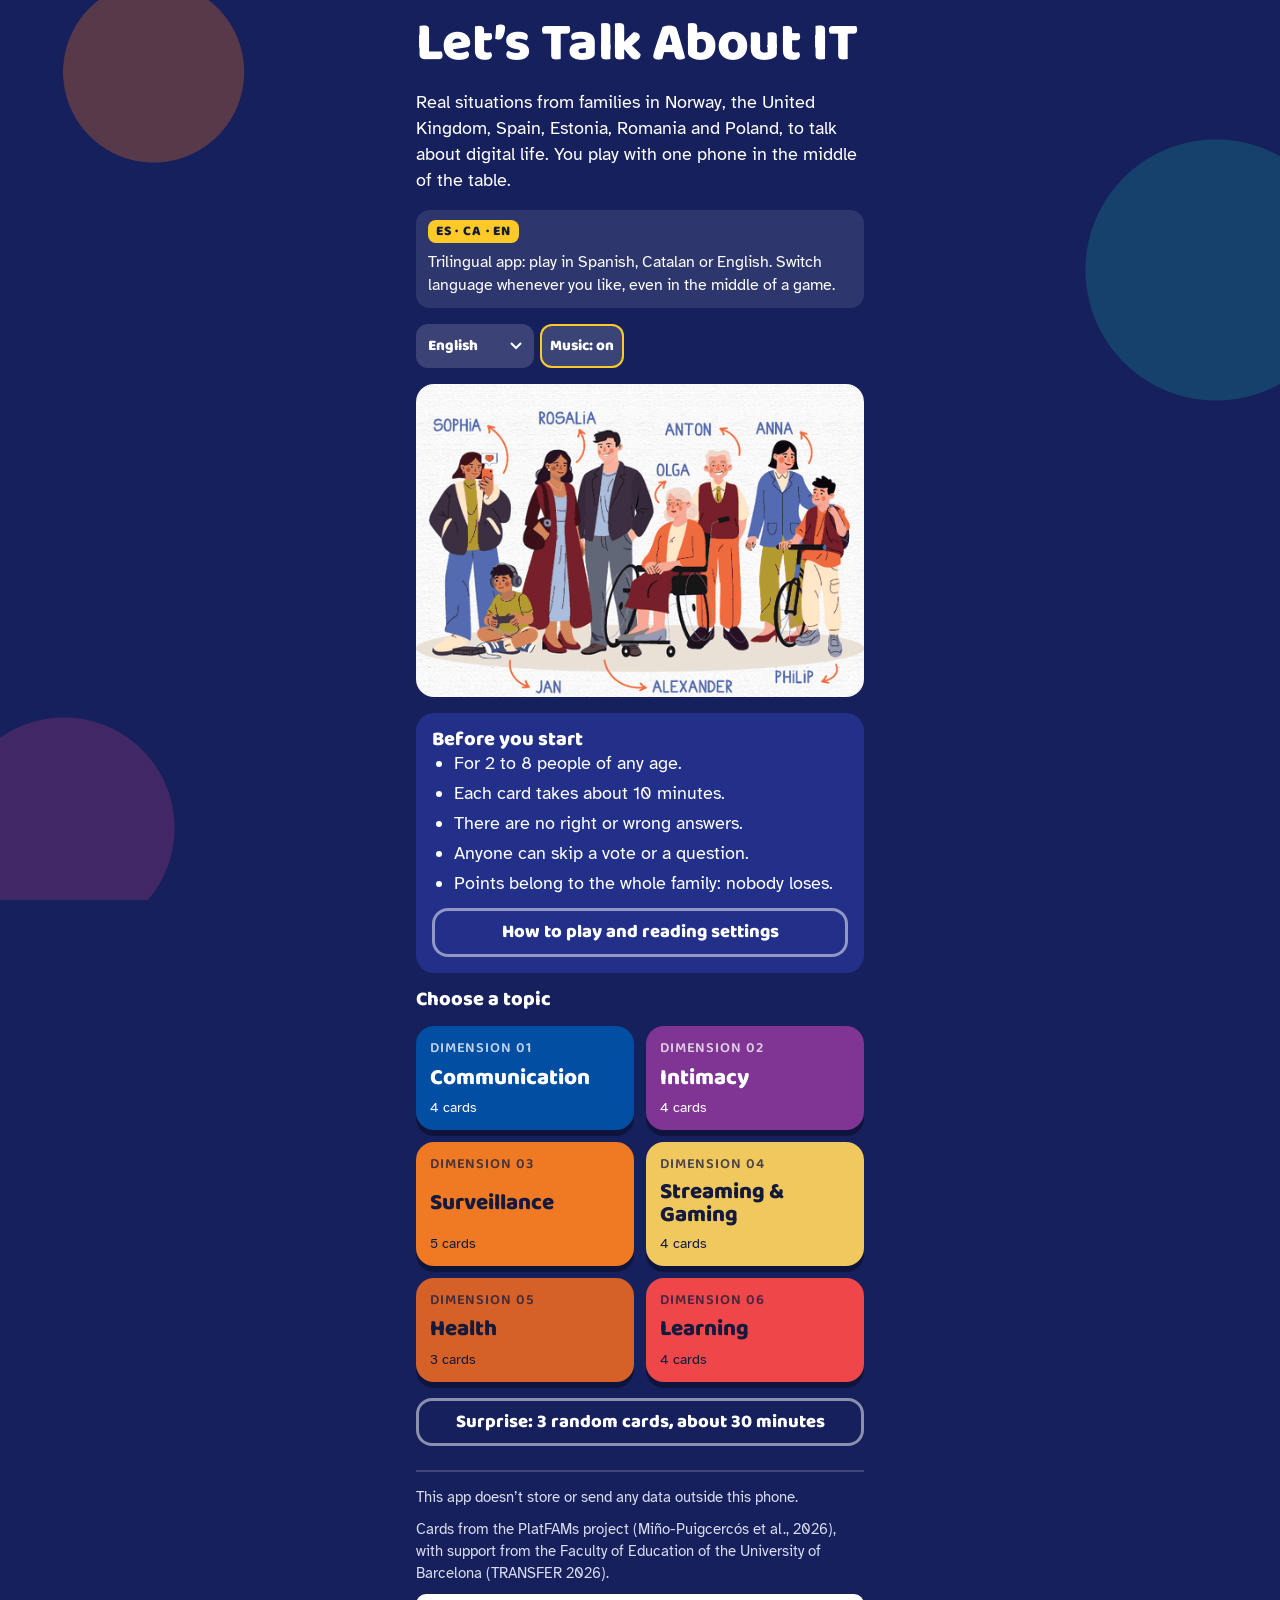
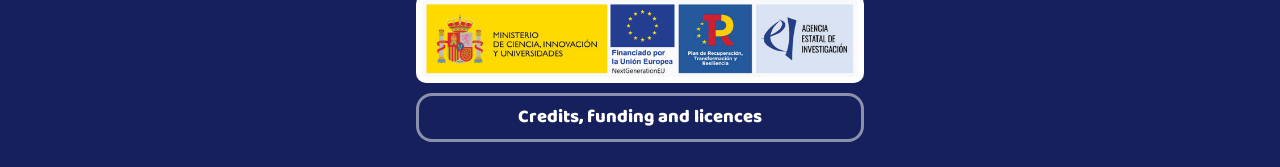
==== commit 4e9dd358: "Hablemos: aviso de app trilingüe en la portada y en Ayuda Co-Authored-By: Claude Opus 5.5 <noreply@a" ====
--- a/cartastransfer/index.html
+++ b/cartastransfer/index.html
@@ -151,6 +151,8 @@
   background:rgba(255,255,255,.16) url("data:image/svg+xml,%3Csvg xmlns='http://www.w3.org/2000/svg' viewBox='0 0 12 8'%3E%3Cpath d='M1 1l5 5 5-5' fill='none' stroke='%23fff' stroke-width='2'/%3E%3C/svg%3E") no-repeat right 12px center/12px 8px}
 .lg select:focus-visible{outline:4px solid var(--amarillo);outline-offset:3px}
 .lg select option{color:#141A3C;background:#fff}
+.trilingue{display:flex;flex-wrap:wrap;align-items:center;gap:8px;font-size:1rem;background:rgba(255,255,255,.1);border-radius:14px;padding:10px 12px}
+.tri-ico{font-family:var(--display);font-weight:800;font-size:.85rem;letter-spacing:.06em;background:var(--amarillo);color:var(--tinta);border-radius:8px;padding:2px 8px}
 .botones{display:flex;gap:6px;flex-wrap:wrap;align-items:center}
 .pie-inicio{display:flex;flex-direction:column;gap:10px;margin-top:8px;padding-top:14px;border-top:2px solid rgba(255,255,255,.18)}
 img.logos{display:block;width:100%;height:auto;background:#fff;border-radius:10px;padding:6px}
@@ -1514,7 +1516,7 @@
  inicio(){
   const ac=lee(K_AC),hechas=lee(K_AR);
   return '<div class="cuerpo"><h1 tabindex="-1">'+L("Hablemos","Parlem-ne","Let’s Talk About IT")+'</h1><p>'+L("Situaciones reales de familias de Noruega, Reino Unido, España, Estonia, Rumanía y Polonia para conversar sobre la vida digital. Se juega con un solo teléfono al centro de la mesa.",
-    "Situacions reals de famílies de Noruega, el Regne Unit, Espanya, Estònia, Romania i Polònia per conversar sobre la vida digital. Es juga amb un sol telèfon al mig de la taula.","Real situations from families in Norway, the United Kingdom, Spain, Estonia, Romania and Poland, to talk about digital life. You play with one phone in the middle of the table.")+'</p><div class="botones">'+botonIdioma()+botonMusica()+'</div>'
+    "Situacions reals de famílies de Noruega, el Regne Unit, Espanya, Estònia, Romania i Polònia per conversar sobre la vida digital. Es juga amb un sol telèfon al mig de la taula.","Real situations from families in Norway, the United Kingdom, Spain, Estonia, Romania and Poland, to talk about digital life. You play with one phone in the middle of the table.")+'</p><p class="trilingue"><span class="tri-ico" aria-hidden="true">ES · CA · EN</span>'+L("App trilingüe: pueden jugar en castellano, catalán o inglés. Cambien el idioma cuando quieran, incluso a mitad de la partida.","App trilingüe: podeu jugar en castellà, català o anglès. Canvieu l’idioma quan vulgueu, fins i tot a mitja partida.","Trilingual app: play in Spanish, Catalan or English. Switch language whenever you like, even in the middle of a game.")+'</p><div class="botones">'+botonIdioma()+botonMusica()+'</div>'
   +'<img class="fam" src="'+L("img/familia.png","img/familia_ca.png","img/familia_en.png")+'" alt="'+L("La familia Fernández, protagonista de las cartas: Carmen, Teresa, Antonio, Ana, Olga, Juan, Luis y Felipe","La família Fernández, protagonista de les cartes: Júlia, Rosalía, Anton, Anna, Olga, Jan, Arnau i Felip","The Fernandez family, the characters on the cards: Sophia, Rosalía, Anton, Anna, Olga, Jan, Alexander and Philip")+'">'
   +'<div class="panel"><h2 class="sub">'+L("Antes de empezar","Abans de començar","Before you start")+'</h2>'+L('<ul class="simple"><li>Para 2 a 8 personas de cualquier edad.</li><li>Cada carta toma unos 10 minutos.</li><li>No hay respuestas correctas o incorrectas.</li><li>Se puede pasar cualquier voto o pregunta.</li><li>Los puntos son de toda la familia: nadie pierde.</li></ul>',
     '<ul class="simple"><li>Per a 2 a 8 persones de qualsevol edat.</li><li>Cada carta dura uns 10 minuts.</li><li>No hi ha respostes correctes o incorrectes.</li><li>Es pot passar qualsevol vot o pregunta.</li><li>Els punts són de tota la família: ningú no perd.</li></ul>',"<ul class=\"simple\"><li>For 2 to 8 people of any age.</li><li>Each card takes about 10 minutes.</li><li>There are no right or wrong answers.</li><li>Anyone can skip a vote or a question.</li><li>Points belong to the whole family: nobody loses.</li></ul>")
@@ -1605,7 +1607,7 @@
   return '<h2 tabindex="-1">'+L("Cómo se juega","Com es juga","How to play")+'</h2>'+comoSeJuega()
   +'<h3>'+L("Reglas de la mesa","Normes de la taula","Table rules")+'</h3>'+L('<ul class="simple"><li>No hay respuestas correctas o incorrectas.</li><li>Se escucha sin interrumpir.</li><li>Nadie está obligado a responder: se puede pasar.</li><li>Los botones “Atrás” e “Inicio” están arriba en todas las pantallas.</li></ul>',
     '<ul class="simple"><li>No hi ha respostes correctes o incorrectes.</li><li>S’escolta sense interrompre.</li><li>Ningú no està obligat a respondre: es pot passar.</li><li>Els botons “Enrere” i “Inici” són a dalt a totes les pantalles.</li></ul>',"<ul class=\"simple\"><li>There are no right or wrong answers.</li><li>Listen without interrupting.</li><li>Nobody has to answer: you can skip.</li><li>The “Back” and “Home” buttons are at the top of every screen.</li></ul>")
-  +'<h3>'+L("Idioma","Idioma","Language")+'</h3><div class="seg" role="group">'+IDIOMAS.map(([v,t])=>'<button data-a="idioma" data-v="'+v+'" lang="'+v+'" aria-pressed="'+(LG===v)+'">'+t+'</button>').join("")+'</div>'
+  +'<h3>'+L("Idioma","Idioma","Language")+'</h3><p>'+L("La app es trilingüe: castellano, catalán e inglés. Las cartas usan el texto de cada mazo oficial, así que los nombres de la familia y algunas preguntas cambian según el idioma.","L’app és trilingüe: castellà, català i anglès. Les cartes fan servir el text de cada joc oficial, de manera que els noms de la família i algunes preguntes canvien segons l’idioma.","The app is trilingual: Spanish, Catalan and English. The cards use the text of each official deck, so the family’s names and some questions change with the language.")+'</p><div class="seg" role="group">'+IDIOMAS.map(([v,t])=>'<button data-a="idioma" data-v="'+v+'" lang="'+v+'" aria-pressed="'+(LG===v)+'">'+t+'</button>').join("")+'</div>'
   +'<h3>'+L("Instalar en Mac o Windows","Instal·lar en Mac o Windows","Install on Mac or Windows")+'</h3>'+L('<ul class="simple"><li>En Chrome o Edge: botón “Instalar” en la barra de direcciones, o en el menú, “Instalar Hablemos”.</li><li>En Safari (Mac): menú Archivo, “Añadir al Dock”.</li><li>En el teléfono: “Añadir a pantalla de inicio”.</li></ul>',
     '<ul class="simple"><li>A Chrome o Edge: botó “Instal·lar” a la barra d’adreces, o al menú, “Instal·lar Hablemos”.</li><li>A Safari (Mac): menú Arxiu, “Afegeix al Dock”.</li><li>Al telèfon: “Afegeix a la pantalla d’inici”.</li></ul>',"<ul class=\"simple\"><li>In Chrome or Edge: the “Install” button in the address bar, or “Install Hablemos” in the menu.</li><li>In Safari (Mac): File menu, “Add to Dock”.</li><li>On a phone: “Add to Home Screen”.</li></ul>")
   +'<h3>'+L("Ajustes de lectura","Ajustos de lectura","Reading settings")+'</h3><p id="l-letra">'+L("Tamaño de la letra","Mida de la lletra","Text size")+'</p>'+seg("letra",L(["Normal","Grande","Muy grande"],["Normal","Gran","Molt gran"],["Normal", "Large", "Extra large"]))
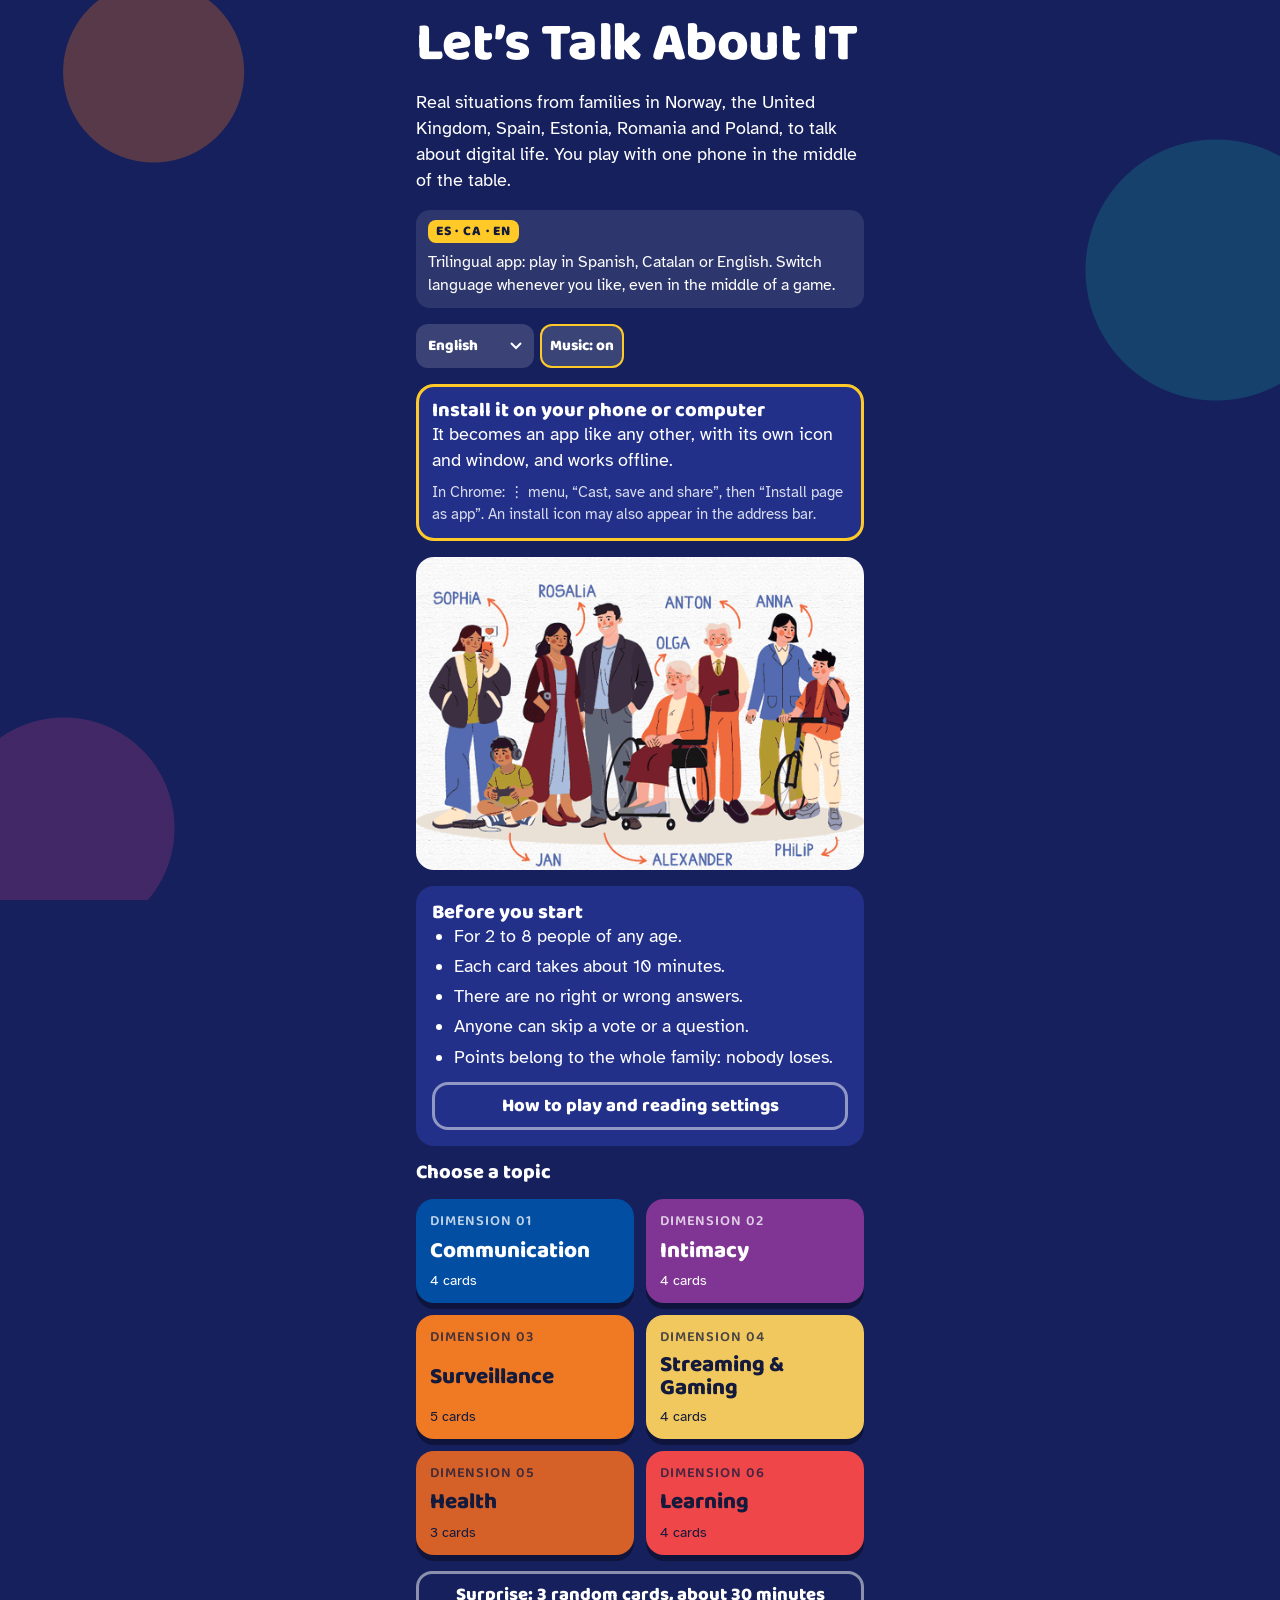
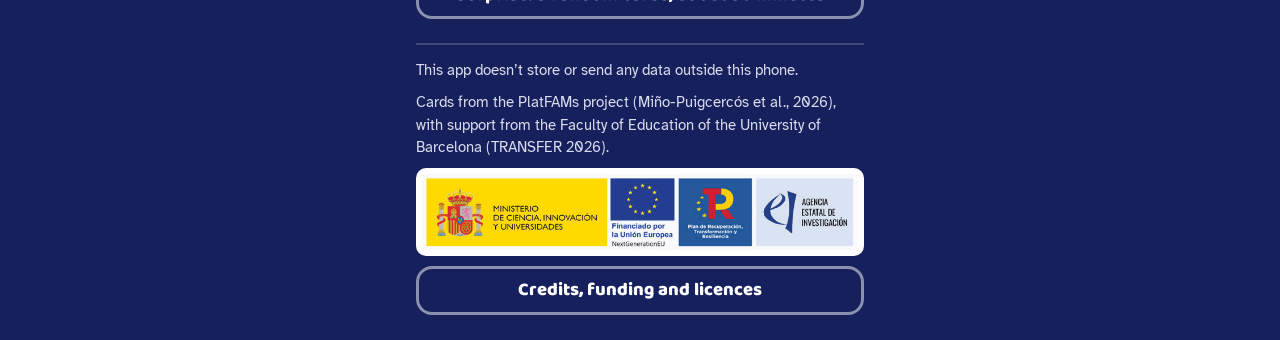
==== commit 44cc2284: "Hablemos: recuadro de instalación siempre visible Arriba en la portada; muestra el botón cuando el n" ====
--- a/cartastransfer/index.html
+++ b/cartastransfer/index.html
@@ -147,6 +147,7 @@
 h1:focus,h2:focus{outline:none}
 label{display:block}
 .instalar{box-shadow:inset 0 0 0 3px var(--amarillo)}
+.instalar a{color:#fff;text-decoration:underline;overflow-wrap:anywhere}
 .lg select{font-family:var(--display);font-weight:800;font-size:.95rem;min-height:44px;padding:8px 34px 8px 12px;border-radius:12px;border:0;color:#fff;cursor:pointer;-webkit-appearance:none;appearance:none;
   background:rgba(255,255,255,.16) url("data:image/svg+xml,%3Csvg xmlns='http://www.w3.org/2000/svg' viewBox='0 0 12 8'%3E%3Cpath d='M1 1l5 5 5-5' fill='none' stroke='%23fff' stroke-width='2'/%3E%3C/svg%3E") no-repeat right 12px center/12px 8px}
 .lg select:focus-visible{outline:4px solid var(--amarillo);outline-offset:3px}
@@ -1511,17 +1512,48 @@
 const ALT_LOGOS=()=>L("Logos de financiación: Ministerio de Ciencia, Innovación y Universidades; Financiado por la Unión Europea, NextGenerationEU; Plan de Recuperación, Transformación y Resiliencia; Agencia Estatal de Investigación",
   "Logotips de finançament: Ministeri de Ciència, Innovació i Universitats; Finançat per la Unió Europea, NextGenerationEU; Pla de Recuperació, Transformació i Resiliència; Agència Estatal d’Investigació","Funding logos: Spanish Ministry of Science, Innovation and Universities; Funded by the European Union, NextGenerationEU; Recovery, Transformation and Resilience Plan; State Research Agency");
 
+/* ---------- Recuadro para instalar la app ---------- */
+const GH="https://gustavoh13.github.io/Proyecto1/cartastransfer/";
+function entorno(){
+  const ua=navigator.userAgent||"",ios=/iPad|iPhone|iPod/.test(ua)||(navigator.platform==="MacIntel"&&navigator.maxTouchPoints>1),
+    android=/Android/.test(ua),edge=/Edg\//.test(ua),firefox=/Firefox\/|FxiOS/.test(ua),
+    chrome=/Chrome\/|CriOS/.test(ua)&&!edge,safari=/Safari\//.test(ua)&&!/Chrome|Chromium|CriOS|Edg|FxiOS/.test(ua);
+  return {ios,android,edge,firefox,chrome,safari,claude:!!(window.claude&&window.claude.use)};
+}
+function instalada(){try{return matchMedia("(display-mode: standalone)").matches||navigator.standalone===true||!!(INST.desk&&INST.desk.window)}catch(e){return false}}
+function pasosInstalar(){
+  const e=entorno();
+  if(e.claude)return L("Desde esta vista de Claude no se puede instalar. Dos opciones: ábrela en la aplicación de escritorio de Claude (Mac o Windows) y usa “Instalar la app”, o ábrela en Chrome, Edge o Safari desde este enlace: ",
+    "Des d’aquesta vista de Claude no es pot instal·lar. Dues opcions: obre-la a l’aplicació d’escriptori de Claude (Mac o Windows) i fes servir “Instal·lar l’app”, o obre-la a Chrome, Edge o Safari des d’aquest enllaç: ",
+    "It can’t be installed from this Claude view. Two options: open it in the Claude desktop app (Mac or Windows) and use “Install the app”, or open it in Chrome, Edge or Safari from this link: ")+'<a href="'+GH+'" target="_blank" rel="noopener">'+GH.replace("https://","")+'</a>';
+  if(e.ios)return L("En iPhone o iPad: en Safari, toca el botón Compartir y luego “Añadir a pantalla de inicio”.","A l’iPhone o l’iPad: a Safari, toca el botó Compartir i després “Afegeix a la pantalla d’inici”.","On iPhone or iPad: in Safari, tap the Share button, then “Add to Home Screen”.");
+  if(e.android)return L("En Android: abre el menú ⋮ del navegador y elige “Instalar aplicación” o “Añadir a pantalla de inicio”.","A Android: obre el menú ⋮ del navegador i tria “Instal·la l’aplicació” o “Afegeix a la pantalla d’inici”.","On Android: open the browser’s ⋮ menu and choose “Install app” or “Add to Home screen”.");
+  if(e.firefox)return L("Firefox no instala aplicaciones web. Abre este enlace en Chrome, Edge o Safari: ","Firefox no instal·la aplicacions web. Obre aquest enllaç a Chrome, Edge o Safari: ","Firefox doesn’t install web apps. Open this link in Chrome, Edge or Safari: ")+'<a href="'+GH+'" target="_blank" rel="noopener">'+GH.replace("https://","")+'</a>';
+  if(e.safari)return L("En Safari (Mac): menú Archivo y luego “Añadir al Dock”.","A Safari (Mac): menú Arxiu i després “Afegeix al Dock”.","In Safari (Mac): File menu, then “Add to Dock”.");
+  if(e.edge)return L("En Edge: menú ⋯, “Aplicaciones” y luego “Instalar este sitio como una aplicación”. También puede aparecer un ícono de instalar en la barra de direcciones.","A Edge: menú ⋯, “Aplicacions” i després “Instal·la aquest lloc com a aplicació”. També pot aparèixer una icona d’instal·lar a la barra d’adreces.","In Edge: ⋯ menu, “Apps”, then “Install this site as an app”. An install icon may also appear in the address bar.");
+  return L("En Chrome: menú ⋮, “Transmitir, guardar y compartir” y luego “Instalar página como aplicación”. También puede aparecer un ícono de instalar en la barra de direcciones.","A Chrome: menú ⋮, “Emet, desa i comparteix” i després “Instal·la la pàgina com a aplicació”. També pot aparèixer una icona d’instal·lar a la barra d’adreces.","In Chrome: ⋮ menu, “Cast, save and share”, then “Install page as app”. An install icon may also appear in the address bar.");
+}
+function panelInstalar(){
+  if(instalada())return "";
+  return '<div class="panel instalar"><h2 class="sub">'+L("Instálala en tu teléfono o computador","Instal·la-la al teu telèfon o ordinador","Install it on your phone or computer")+'</h2><p>'
+  +L("Queda como una aplicación más, con su propio ícono y ventana, y funciona sin conexión.","Queda com una aplicació més, amb la seva icona i finestra, i funciona sense connexió.","It becomes an app like any other, with its own icon and window, and works offline.")+'</p>'
+  +(INST.tipo?'<button class="btn" data-a="instalar" style="margin-top:12px">'+L("Instalar la app","Instal·lar l’app","Install the app")+'</button><p class="nota" id="aviso-instalar" role="status"></p>'
+    :'<p class="nota" style="margin-top:8px">'+pasosInstalar()+'</p>')
+  +'</div>';
+}
+
 /* ---------- Pantallas ---------- */
 const V={
  inicio(){
   const ac=lee(K_AC),hechas=lee(K_AR);
   return '<div class="cuerpo"><h1 tabindex="-1">'+L("Hablemos","Parlem-ne","Let’s Talk About IT")+'</h1><p>'+L("Situaciones reales de familias de Noruega, Reino Unido, España, Estonia, Rumanía y Polonia para conversar sobre la vida digital. Se juega con un solo teléfono al centro de la mesa.",
     "Situacions reals de famílies de Noruega, el Regne Unit, Espanya, Estònia, Romania i Polònia per conversar sobre la vida digital. Es juga amb un sol telèfon al mig de la taula.","Real situations from families in Norway, the United Kingdom, Spain, Estonia, Romania and Poland, to talk about digital life. You play with one phone in the middle of the table.")+'</p><p class="trilingue"><span class="tri-ico" aria-hidden="true">ES · CA · EN</span>'+L("App trilingüe: pueden jugar en castellano, catalán o inglés. Cambien el idioma cuando quieran, incluso a mitad de la partida.","App trilingüe: podeu jugar en castellà, català o anglès. Canvieu l’idioma quan vulgueu, fins i tot a mitja partida.","Trilingual app: play in Spanish, Catalan or English. Switch language whenever you like, even in the middle of a game.")+'</p><div class="botones">'+botonIdioma()+botonMusica()+'</div>'
+  +panelInstalar()
   +'<img class="fam" src="'+L("img/familia.png","img/familia_ca.png","img/familia_en.png")+'" alt="'+L("La familia Fernández, protagonista de las cartas: Carmen, Teresa, Antonio, Ana, Olga, Juan, Luis y Felipe","La família Fernández, protagonista de les cartes: Júlia, Rosalía, Anton, Anna, Olga, Jan, Arnau i Felip","The Fernandez family, the characters on the cards: Sophia, Rosalía, Anton, Anna, Olga, Jan, Alexander and Philip")+'">'
   +'<div class="panel"><h2 class="sub">'+L("Antes de empezar","Abans de començar","Before you start")+'</h2>'+L('<ul class="simple"><li>Para 2 a 8 personas de cualquier edad.</li><li>Cada carta toma unos 10 minutos.</li><li>No hay respuestas correctas o incorrectas.</li><li>Se puede pasar cualquier voto o pregunta.</li><li>Los puntos son de toda la familia: nadie pierde.</li></ul>',
     '<ul class="simple"><li>Per a 2 a 8 persones de qualsevol edat.</li><li>Cada carta dura uns 10 minuts.</li><li>No hi ha respostes correctes o incorrectes.</li><li>Es pot passar qualsevol vot o pregunta.</li><li>Els punts són de tota la família: ningú no perd.</li></ul>',"<ul class=\"simple\"><li>For 2 to 8 people of any age.</li><li>Each card takes about 10 minutes.</li><li>There are no right or wrong answers.</li><li>Anyone can skip a vote or a question.</li><li>Points belong to the whole family: nobody loses.</li></ul>")
   +'<button class="btn sec" data-a="ayuda" style="margin-top:12px">'+L("Cómo se juega y ajustes de lectura","Com es juga i ajustos de lectura","How to play and reading settings")+'</button></div>'
-  +(INST.tipo?'<div class="panel instalar"><h2 class="sub">'+L("Instálala en este computador","Instal·la-la en aquest ordinador","Install it on this computer")+'</h2><p>'+L("Queda como una aplicación más de tu Mac o Windows, con su propio ícono y ventana. Funciona sin conexión.","Queda com una aplicació més del teu Mac o Windows, amb la seva icona i finestra. Funciona sense connexió.","It becomes an app on your Mac or Windows computer, with its own icon and window. It works offline.")+'</p><button class="btn" data-a="instalar" style="margin-top:12px">'+L("Instalar la app","Instal·lar l’app","Install the app")+'</button><p class="nota" id="aviso-instalar" role="status"></p></div>':'')
+  
   +'<h2 class="sub">'+L("Elijan un área","Trieu una àrea","Choose a topic")+(hechas.length?' · '+hechas.length+L(" de 6 jugadas"," de 6 jugades"," of 6 played"):'')+'</h2>'
   +'<div class="areas">'+AREAS.map((a,k)=>'<button class="area" style="background:'+a.color+';color:'+a.tinta+'" data-a="area" data-k="'+k+'"><span class="j">'+ajuego(a)+'</span><span class="n">'+anom(a)+'</span><span class="c">'+a.cartas.length+L(" cartas"," cartes"," cards")+(hechas.includes(a.id)?L(" · ya jugada"," · ja jugada"," · played"):'')+'</span>'+(hechas.includes(a.id)?'<span class="hecho" aria-hidden="true">✓</span>':'')+'</button>').join("")+'</div>'
   +'<button class="btn sec" data-a="sorpresa">'+L("Sorpresa: 3 cartas al azar, unos 30 minutos","Sorpresa: 3 cartes a l’atzar, uns 30 minuts","Surprise: 3 random cards, about 30 minutes")+'</button>'
@@ -1844,6 +1876,7 @@
       return;
     }
     if(d&&d.install&&(await d.install.state())==="available"){INST.tipo="claude";if(S.pantalla==="inicio"&&!velo)pinta()}
+    else if(d&&d.install&&(await d.install.state())==="installed"){if(S.pantalla==="inicio"&&!velo)pinta()}
   }catch(e){}
 }
 window.addEventListener("beforeinstallprompt",e=>{ /* Chrome y Edge, en la versión publicada en GitHub */
